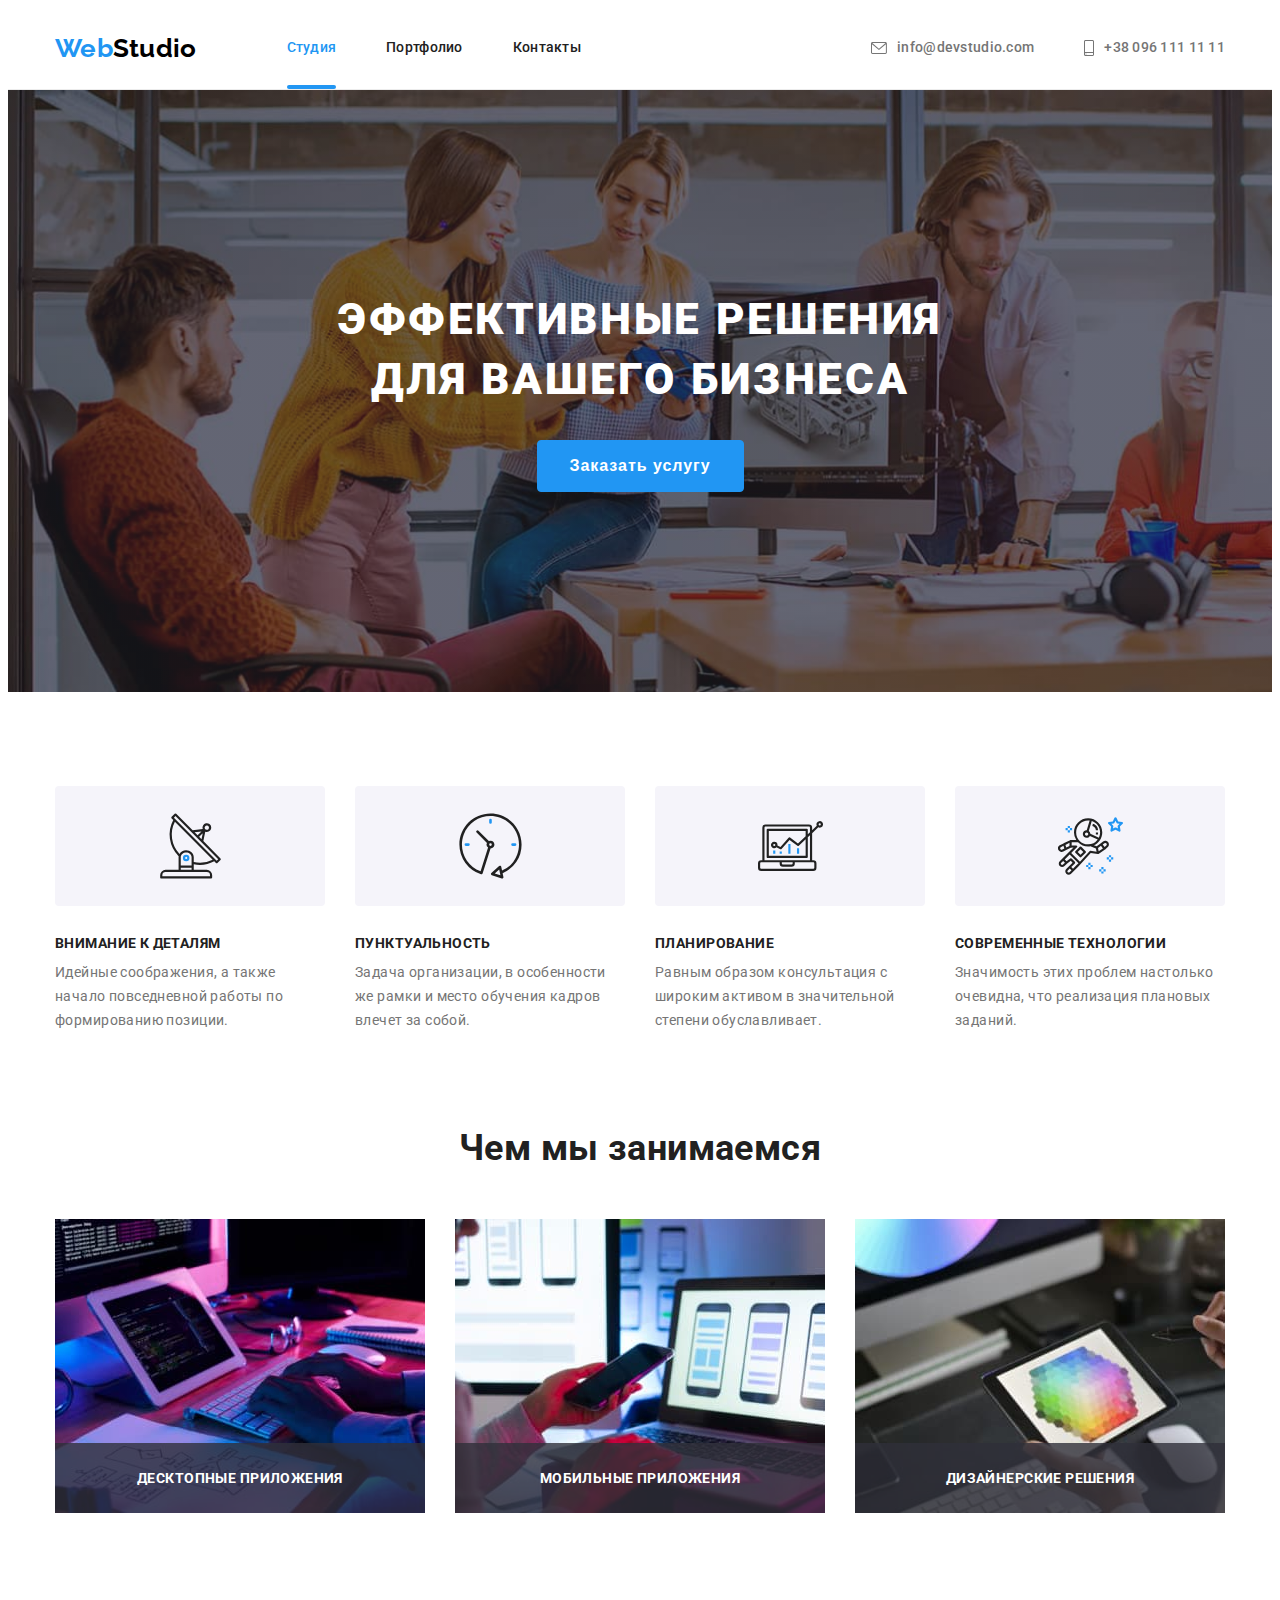
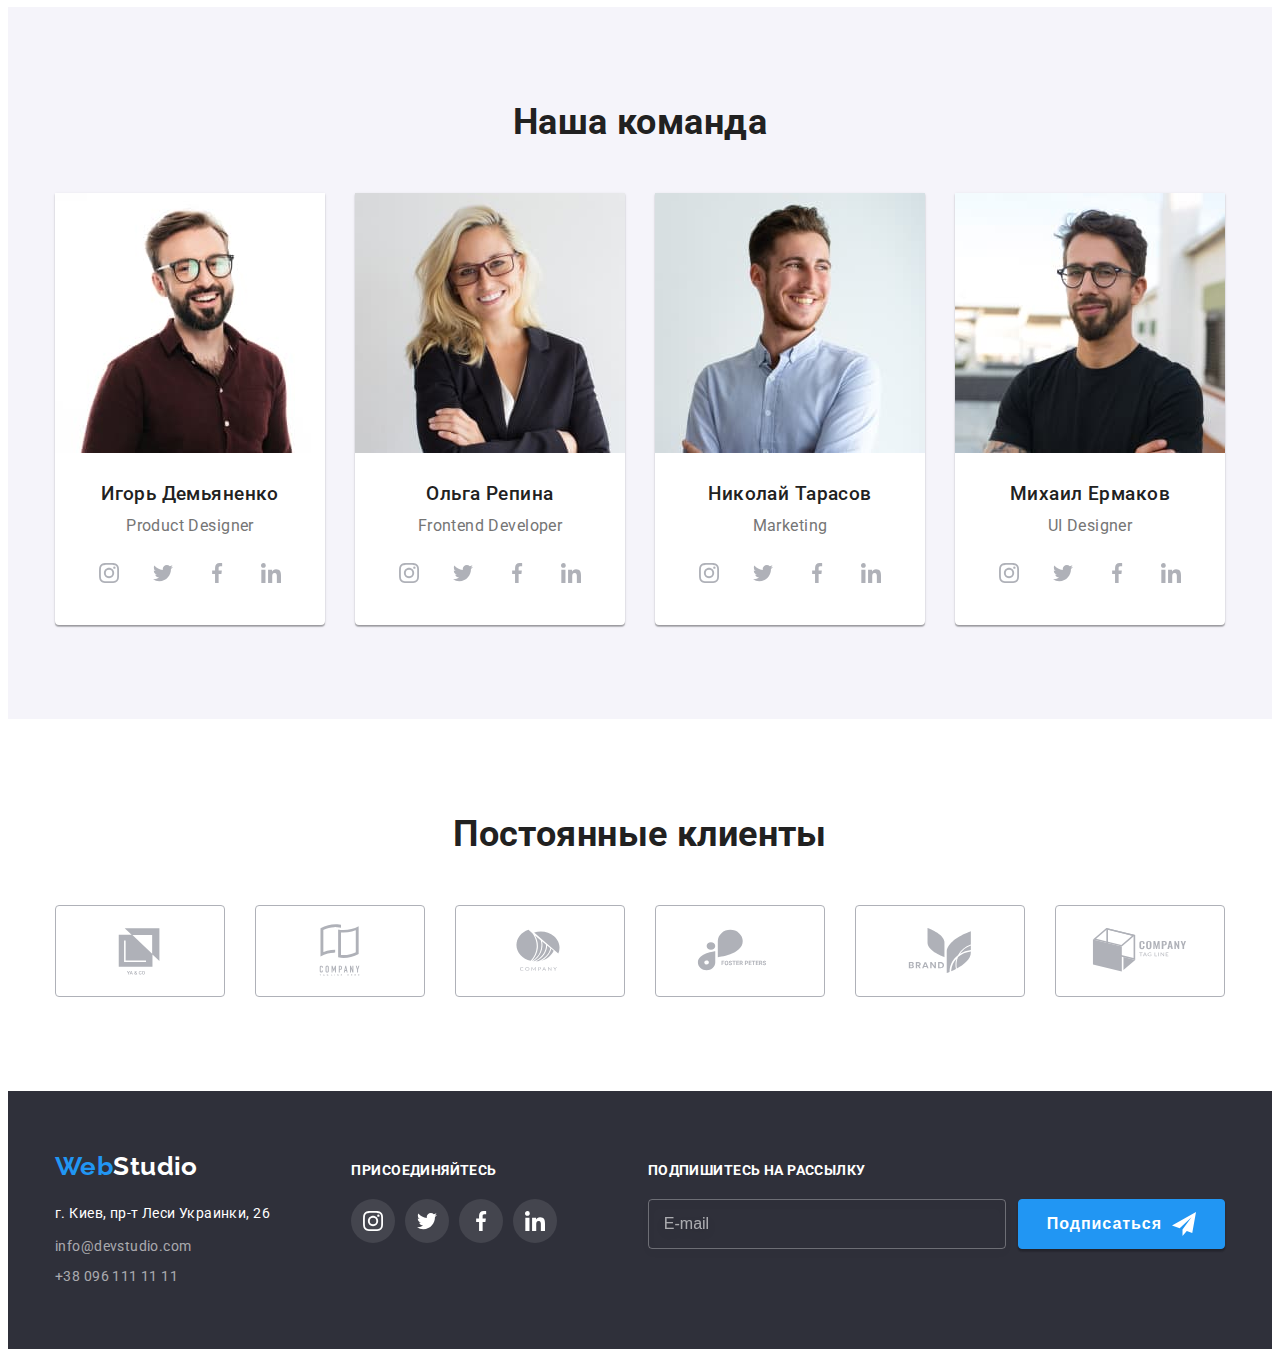
==== index.html @ da1058da "initial commit" ====
<!DOCTYPE html>
<html lang="ru">
  <head>
    <meta charset="UTF-8" />
    <meta http-equiv="X-UA-Compatible" content="IE=edge" />
    <meta name="viewport" content="width=device-width, initial-scale=1.0" />
    <link rel="preconnect" href="https://fonts.gstatic.com" />
    <link
      href="https://fonts.googleapis.com/css2?family=Raleway:wght@700&family=Roboto:wght@400;500;700;900&display=swap"
      rel="stylesheet"
    />
    <link
      rel="stylesheet"
      href="https://cdnjs.cloudflare.com/ajax/libs/modern-normalize/1.0.0/modern-normalize.min.css"
      integrity="sha512-ISS7cAi1PEhQ8jnbJpJZMd29NlhNj4AWYyLOSp2CE/CsHxTCu+r+t0D2yoJudVrd0/8fTVPUVDzY5Tvli75u/g=="
      crossorigin="anonymous"
    />
    <link rel="stylesheet" href="./css/styles.css" />
    <title>WebStudio | Студия</title>
  </head>
  <body>
    <header class="header">
      <div class="container">
        <nav class="navigation">
          <a class="logo link" href="./"
            ><span class="accent">Web</span>Studio</a
          >
          <ul class="list menu">
            <li class="menu-item">
              <a class="link header-link current" href="./index.html">Студия</a>
            </li>
            <li class="menu-item">
              <a class="link header-link" href="./portfolio.html">Портфолио</a>
            </li>
            <li class="menu-item">
              <a class="link header-link" href="">Контакты</a>
            </li>
          </ul>
        </nav>
        <ul class="list contacts">
          <li class="contacts-item">
            <a
              class="link header-link contacts-item-link"
              href="mailto:info@devstudio.com"
              ><svg
                width="16"
                height="12"
                class="icon contacts-icon icon-envelope"
              >
                <use href="./images/icons/icons-bundle.svg#icon-envelope"></use>
              </svg>
              info@devstudio.com</a
            >
          </li>
          <li class="contacts-item">
            <a
              class="link header-link contacts-item-link"
              href="tel:+380961111111"
              ><svg
                width="10"
                height="16"
                class="icon contacts-icon icon-smartphone"
              >
                <use
                  href="./images/icons/icons-bundle.svg#icon-smartphone"
                ></use>
              </svg>
              +38 096 111 11 11</a
            >
          </li>
        </ul>
      </div>
    </header>
    <main>
      <!--Hero -->
      <section class="hero">
        <div class="container">
          <h1 class="hero-title title">
            Эффективные решения для вашего бизнеса
          </h1>
          <button
            class="hero-button button primary"
            type="button"
            data-modal-open
          >
            Заказать услугу
          </button>
        </div>
      </section>
      <!--Characteristics-->
      <section class="qualities section">
        <div class="container">
          <h2 class="title section-title visually-hidden">Особенности</h2>
          <ul class="list flex-grid qualities-list">
            <li class="flex-grid-item qualities-list-item">
              <div class="qualities-icon-container">
                <svg width="65" height="70" class="icon qualities-icon">
                  <use
                    href="./images/icons/icons-bundle.svg#icon-antenna"
                  ></use>
                </svg>
              </div>
              <h3 class="qualities-list-item-title title">
                Внимание к деталям
              </h3>
              <p class="qualities-list-item-text">
                Идейные соображения, а также начало повседневной работы по
                формированию позиции.
              </p>
            </li>
            <li class="flex-grid-item qualities-list-item">
              <div class="qualities-icon-container">
                <svg width="65" height="70" class="icon qualities-icon">
                  <use href="./images/icons/icons-bundle.svg#icon-clock"></use>
                </svg>
              </div>
              <h3 class="qualities-list-item-title title">Пунктуальность</h3>
              <p class="qualities-list-item-text">
                Задача организации, в особенности же рамки и место обучения
                кадров влечет за собой.
              </p>
            </li>
            <li class="flex-grid-item qualities-list-item">
              <div class="qualities-icon-container">
                <svg width="65" height="70" class="icon qualities-icon">
                  <use
                    href="./images/icons/icons-bundle.svg#icon-diagram"
                  ></use>
                </svg>
              </div>
              <h3 class="qualities-list-item-title title">Планирование</h3>
              <p class="qualities-list-item-text">
                Равным образом консультация с широким активом в значительной
                степени обуславливает.
              </p>
            </li>
            <li class="flex-grid-item qualities-list-item">
              <div class="qualities-icon-container">
                <svg width="65" height="70" class="icon qualities-icon">
                  <use
                    href="./images/icons/icons-bundle.svg#icon-astronaut"
                  ></use>
                </svg>
              </div>
              <h3 class="qualities-list-item-title title">
                Современные технологии
              </h3>
              <p class="qualities-list-item-text">
                Значимость этих проблем настолько очевидна, что реализация
                плановых заданий.
              </p>
            </li>
          </ul>
        </div>
      </section>
      <!--What we do-->
      <section class="section">
        <div class="container">
          <h2 class="title section-title">Чем мы занимаемся</h2>
          <ul class="list flex-grid activities-list">
            <li class="flex-grid-item activities-list-item">
              <img src="./images/box1.jpg" alt="клавиатура" width="370" />
              <div class="activity-overlay">
                <h3 class="activity-title">Десктопные приложения</h3>
              </div>
            </li>
            <li class="flex-grid-item activities-list-item">
              <img src="./images/box2.jpg" alt="телефон" width="370" />
              <div class="activity-overlay">
                <h3 class="activity-title">Мобильные приложения</h3>
              </div>
            </li>
            <li class="flex-grid-item activities-list-item">
              <img src="./images/box3.jpg" alt="планшет" width="370" />
              <div class="activity-overlay">
                <h3 class="activity-title">Дизайнерские решения</h3>
              </div>
            </li>
          </ul>
        </div>
      </section>
      <!--Our team-->
      <section class="team section">
        <div class="container">
          <h2 class="title section-title">Наша команда</h2>
          <ul class="list flex-grid team-list">
            <li class="flex-grid-item team-list-item">
              <img
                class="person-portrait"
                src="./images/staff/igor-demianenko.jpg"
                alt="Игорь Демьяненко"
                width="270"
              />
              <div class="person-label">
                <h3 class="person-name title">Игорь Демьяненко</h3>
                <p class="person-position">Product Designer</p>

                <ul class="list person-socials-list">
                  <li class="socials-list-item">
                    <a
                      href="#"
                      target="_blank"
                      rel="noopener noreferer"
                      class="link social-icon-link"
                    >
                      <svg width="20" height="20" class="icon social-icon">
                        <use
                          href="./images/icons/icons-bundle.svg#icon-instagram"
                        ></use>
                      </svg>
                    </a>
                  </li>
                  <li class="socials-list-item">
                    <a
                      href="#"
                      target="_blank"
                      rel="noopener noreferer"
                      class="link social-icon-link"
                    >
                      <svg width="20" height="20" class="icon social-icon">
                        <use
                          href="./images/icons/icons-bundle.svg#icon-twitter"
                        ></use>
                      </svg>
                    </a>
                  </li>
                  <li class="socials-list-item">
                    <a
                      href="#"
                      target="_blank"
                      rel="noopener noreferer"
                      class="link social-icon-link"
                    >
                      <svg width="20" height="20" class="icon social-icon">
                        <use
                          href="./images/icons/icons-bundle.svg#icon-facebook"
                        ></use>
                      </svg>
                    </a>
                  </li>
                  <li class="socials-list-item">
                    <a
                      href="#"
                      target="_blank"
                      rel="noopener noreferer"
                      class="link social-icon-link"
                    >
                      <svg width="20" height="20" class="icon social-icon">
                        <use
                          href="./images/icons/icons-bundle.svg#icon-linkedin"
                        ></use>
                      </svg>
                    </a>
                  </li>
                </ul>
              </div>
            </li>
            <li class="flex-grid-item team-list-item">
              <img
                class="person-portrait"
                src="./images/staff/olga-repina.jpg"
                alt="Ольга Репина"
                width="270"
              />
              <div class="person-label">
                <h3 class="person-name title">Ольга Репина</h3>
                <p class="person-position">Frontend Developer</p>
                <ul class="list person-socials-list">
                  <li class="socials-list-item">
                    <a
                      href="#"
                      target="_blank"
                      rel="noopener noreferer"
                      class="link social-icon-link"
                    >
                      <svg width="20" height="20" class="icon social-icon">
                        <use
                          href="./images/icons/icons-bundle.svg#icon-instagram"
                        ></use>
                      </svg>
                    </a>
                  </li>
                  <li class="socials-list-item">
                    <a
                      href="#"
                      target="_blank"
                      rel="noopener noreferer"
                      class="link social-icon-link"
                    >
                      <svg width="20" height="20" class="icon social-icon">
                        <use
                          href="./images/icons/icons-bundle.svg#icon-twitter"
                        ></use>
                      </svg>
                    </a>
                  </li>
                  <li class="socials-list-item">
                    <a
                      href="#"
                      target="_blank"
                      rel="noopener noreferer"
                      class="link social-icon-link"
                    >
                      <svg width="20" height="20" class="icon social-icon">
                        <use
                          href="./images/icons/icons-bundle.svg#icon-facebook"
                        ></use>
                      </svg>
                    </a>
                  </li>
                  <li class="socials-list-item">
                    <a
                      href="#"
                      target="_blank"
                      rel="noopener noreferer"
                      class="link social-icon-link"
                    >
                      <svg width="20" height="20" class="icon social-icon">
                        <use
                          href="./images/icons/icons-bundle.svg#icon-linkedin"
                        ></use>
                      </svg>
                    </a>
                  </li>
                </ul>
              </div>
            </li>
            <li class="flex-grid-item team-list-item">
              <img
                class="person-portrait"
                src="./images/staff/nikolai-tarasov.jpg"
                alt="Николай Тарасов"
                width="270"
              />
              <div class="person-label">
                <h3 class="person-name title">Николай Тарасов</h3>
                <p class="person-position">Marketing</p>

                <ul class="list person-socials-list">
                  <li class="socials-list-item">
                    <a
                      href="#"
                      target="_blank"
                      rel="noopener noreferer"
                      class="link social-icon-link"
                    >
                      <svg width="20" height="20" class="icon social-icon">
                        <use
                          href="./images/icons/icons-bundle.svg#icon-instagram"
                        ></use>
                      </svg>
                    </a>
                  </li>
                  <li class="socials-list-item">
                    <a
                      href="#"
                      target="_blank"
                      rel="noopener noreferer"
                      class="link social-icon-link"
                    >
                      <svg width="20" height="20" class="icon social-icon">
                        <use
                          href="./images/icons/icons-bundle.svg#icon-twitter"
                        ></use>
                      </svg>
                    </a>
                  </li>
                  <li class="socials-list-item">
                    <a
                      href="#"
                      target="_blank"
                      rel="noopener noreferer"
                      class="link social-icon-link"
                    >
                      <svg width="20" height="20" class="icon social-icon">
                        <use
                          href="./images/icons/icons-bundle.svg#icon-facebook"
                        ></use>
                      </svg>
                    </a>
                  </li>
                  <li class="socials-list-item">
                    <a
                      href="#"
                      target="_blank"
                      rel="noopener noreferer"
                      class="link social-icon-link"
                    >
                      <svg width="20" height="20" class="icon social-icon">
                        <use
                          href="./images/icons/icons-bundle.svg#icon-linkedin"
                        ></use>
                      </svg>
                    </a>
                  </li>
                </ul>
              </div>
            </li>
            <li class="flex-grid-item team-list-item">
              <img
                class="person-portrait"
                src="./images/staff/mihail-ermakov.jpg"
                alt="Михаил Ермаков"
                width="270"
              />
              <div class="person-label">
                <h3 class="person-name title">Михаил Ермаков</h3>
                <p class="person-position">UI Designer</p>
                <ul class="list person-socials-list">
                  <li class="socials-list-item">
                    <a
                      href="#"
                      target="_blank"
                      rel="noopener noreferer"
                      class="link social-icon-link"
                    >
                      <svg width="20" height="20" class="icon social-icon">
                        <use
                          href="./images/icons/icons-bundle.svg#icon-instagram"
                        ></use>
                      </svg>
                    </a>
                  </li>
                  <li class="socials-list-item">
                    <a
                      href="#"
                      target="_blank"
                      rel="noopener noreferer"
                      class="link social-icon-link"
                    >
                      <svg width="20" height="20" class="icon social-icon">
                        <use
                          href="./images/icons/icons-bundle.svg#icon-twitter"
                        ></use>
                      </svg>
                    </a>
                  </li>
                  <li class="socials-list-item">
                    <a
                      href="#"
                      target="_blank"
                      rel="noopener noreferer"
                      class="link social-icon-link"
                    >
                      <svg width="20" height="20" class="icon social-icon">
                        <use
                          href="./images/icons/icons-bundle.svg#icon-facebook"
                        ></use>
                      </svg>
                    </a>
                  </li>
                  <li class="socials-list-item">
                    <a
                      href="#"
                      target="_blank"
                      rel="noopener noreferer"
                      class="link social-icon-link"
                    >
                      <svg width="20" height="20" class="icon social-icon">
                        <use
                          href="./images/icons/icons-bundle.svg#icon-linkedin"
                        ></use>
                      </svg>
                    </a>
                  </li>
                </ul>
              </div>
            </li>
          </ul>
        </div>
      </section>
      <section class="section clients-section">
        <div class="container">
          <h2 class="title section-title">Постоянные клиенты</h2>
          <ul class="list clients-list flex-grid">
            <li class="flex-grid-item clients-list-item">
              <a
                href="#"
                target="_blank"
                rel="noopener noreferer"
                class="link clients-logo-link"
                ><svg class="client-logo-icon" width="106" height="60">
                  <use href="./images/icons/icons-bundle.svg#icon-logo-1"></use>
                </svg>
              </a>
            </li>
            <li class="flex-grid-item clients-list-item">
              <a
                href="#"
                target="_blank"
                rel="noopener noreferer"
                class="link clients-logo-link"
                ><svg class="client-logo-icon" width="106" height="60">
                  <use href="./images/icons/icons-bundle.svg#icon-logo-2"></use>
                </svg>
              </a>
            </li>
            <li class="flex-grid-item clients-list-item">
              <a
                href="#"
                target="_blank"
                rel="noopener noreferer"
                class="link clients-logo-link"
                ><svg class="client-logo-icon" width="106" height="60">
                  <use href="./images/icons/icons-bundle.svg#icon-logo-3"></use>
                </svg>
              </a>
            </li>
            <li class="flex-grid-item clients-list-item">
              <a
                href="#"
                target="_blank"
                rel="noopener noreferer"
                class="link clients-logo-link"
                ><svg class="client-logo-icon" width="106" height="60">
                  <use href="./images/icons/icons-bundle.svg#icon-logo-4"></use>
                </svg>
              </a>
            </li>
            <li class="flex-grid-item clients-list-item">
              <a
                href="#"
                target="_blank"
                rel="noopener noreferer"
                class="link clients-logo-link"
                ><svg class="client-logo-icon" width="106" height="60">
                  <use href="./images/icons/icons-bundle.svg#icon-logo-5"></use>
                </svg>
              </a>
            </li>
            <li class="flex-grid-item clients-list-item">
              <a
                href="#"
                target="_blank"
                rel="noopener noreferer"
                class="link clients-logo-link"
                ><svg class="client-logo-icon" width="106" height="60">
                  <use href="./images/icons/icons-bundle.svg#icon-logo-6"></use>
                </svg>
              </a>
            </li>
          </ul>
        </div>
      </section>
    </main>
    <footer class="footer">
      <div class="container footer-container">
        <div class="address-container">
          <a class="logo link" href="./"
            ><span class="accent">Web</span>Studio</a
          >
          <address class="address">
            <p class="address-item">г. Киев, пр-т Леси Украинки, 26</p>
            <ul class="list contacts">
              <li class="contacts-item">
                <a class="link footer-link" href="mailto:info@devstudio.com"
                  >info@devstudio.com</a
                >
              </li>
              <li class="contacts-item">
                <a class="link footer-link" href="tel:+380961111111"
                  >+38 096 111 11 11</a
                >
              </li>
            </ul>
          </address>
        </div>
        <div class="join-us-container">
          <h2 class="footer-header">присоединяйтесь</h2>
          <ul class="list socials-list">
            <li class="socials-list-item">
              <a
                href="#"
                target="_blank"
                rel="noopener noreferer"
                class="link social-icon-link"
              >
                <svg width="20" height="20" class="icon social-icon">
                  <use
                    href="./images/icons/icons-bundle.svg#icon-instagram"
                  ></use>
                </svg>
              </a>
            </li>
            <li class="socials-list-item">
              <a
                href="#"
                target="_blank"
                rel="noopener noreferer"
                class="link social-icon-link"
              >
                <svg width="20" height="20" class="icon social-icon">
                  <use
                    href="./images/icons/icons-bundle.svg#icon-twitter"
                  ></use>
                </svg>
              </a>
            </li>
            <li class="socials-list-item">
              <a
                href="#"
                target="_blank"
                rel="noopener noreferer"
                class="link social-icon-link"
              >
                <svg width="20" height="20" class="icon social-icon">
                  <use
                    href="./images/icons/icons-bundle.svg#icon-facebook"
                  ></use>
                </svg>
              </a>
            </li>
            <li class="socials-list-item">
              <a
                href="#"
                target="_blank"
                rel="noopener noreferer"
                class="link social-icon-link"
              >
                <svg width="20" height="20" class="icon social-icon">
                  <use
                    href="./images/icons/icons-bundle.svg#icon-linkedin"
                  ></use>
                </svg>
              </a>
            </li>
          </ul>
        </div>
        <div class="subscribe-container">
          <h2 class="footer-header subscribe-header">
            Подпишитесь на рассылку
          </h2>
          <form
            name="contacts-form"
            action="javascript:void(0);"
            class="subscribe-form"
          >
            <input class="subscribe-input" type="email" placeholder="E-mail" />
            <button type="submit" class="button primary subscribe-button">
              <span class="subscribe-button-text">Подписаться</span>
              <svg width="24" height="24" class="icon subscribe-button-icon">
                <use href="./images/icons/icons-bundle.svg#icon-send"></use>
              </svg>
            </button>
          </form>
        </div>
      </div>
    </footer>
    <div class="backdrop is-hidden" data-modal>
      <div class="modal">
        <button type="button" class="modal-button-close" data-modal-close>
          <svg height="11" width="11" class="icon modal-icon-close">
            <use href="./images/icons/icons-bundle.svg#icon-close"></use>
          </svg>
        </button>
        <h2 class="modal-header">Оставьте свои данные, мы вам перезвоним</h2>
        <form name="order-form" action="javascript:void(0);" class="modal-form">
          <label class="modal-label">
            <span class="modal-label-text">Имя</span>
            <input class="modal-input" type="text" name="name" />
            <svg height="18" width="18" class="icon modal-label-icon">
              <use href="./images/icons/icons-bundle.svg#icon-person"></use>
            </svg>
          </label>
          <label class="modal-label">
            <span class="modal-label-text">Телефон</span>
            <input class="modal-input" type="tel" name="tel" />
            <svg height="18" width="18" class="icon modal-label-icon">
              <use href="./images/icons/icons-bundle.svg#icon-phone"></use>
            </svg>
          </label>
          <label class="modal-label">
            <span class="modal-label-text">Почта</span>
            <input class="modal-input" type="email" name="email" />
            <svg height="18" width="18" class="icon modal-label-icon">
              <use href="./images/icons/icons-bundle.svg#icon-email"></use>
            </svg>
          </label>
          <label class="modal-label">
            <span class="modal-label-text">Комментарий</span>
            <textarea
              class="modal-textarea-input"
              name="comment"
              placeholder="Введите текст"
            ></textarea>
          </label>
          <label class="modal-checkbox-label">
            <input
              class="checkbox-modal-input visually-hidden"
              type="checkbox"
              name="policy"
            />
            <span class="modal-checkbox-label-text"
              >Соглашаюсь с рассылкой и принимаю
              <a
                class="modal-policy-link"
                href="#"
                target="_blank"
                rel="noopener noreferer"
                >Условия договора</a
              >
            </span>
          </label>
          <button type="submit" class="button primary modal-send-button">
            <span class="modal-send-button-text">Отправить</span>
          </button>
        </form>
      </div>
    </div>
  </body>
  <script src="./js/modal.js"></script>
</html>
---- css/styles.css ----
:root {
  --accent-color: #2196f3;
  --logo-header-color: #000000;
  --title-text-color: #212121;
  --primary-text-color: #757575;
  --header-border-color: #ececec;
  --primary-icon-color: #afb1b8;
  --hero-overlay-background-color: rgba(47, 48, 58, 0.4);
  --portfolio-border-color: #eeeeee;
  --primary-button-text-color: #ffffff;
  --footer-secondary-text-color: rgba(255, 255, 255, 0.6);
  --footer-icon-background-color: rgba(255, 255, 255, 0.1);
  --backdrop-background-color: rgba(0, 0, 0, 0.2);
  --background-primary-color: #ffffff;
  --background-secondary-color: #f5f4fa;
  --background-dark-primary-text-color: #ffffff;
  --background-dark-color: #2f303a;
  --logo-font-family: "Raleway", sans-serif;
  --primary-font-family: "Roboto", sans-serif;
  --flex-grid-margin: 30px;
  --animate-color: color 250ms cubic-bezier(0.4, 0, 0.2, 1);
  --animate-background-color: background-color 250ms
    cubic-bezier(0.4, 0, 0.2, 1);
  --animate-border-color: border-color 250ms cubic-bezier(0.4, 0, 0.2, 1);
  --animate-shadow: box-shadow 250ms cubic-bezier(0.4, 0, 0.2, 1);
  --animate-transform: transform 250ms cubic-bezier(0.4, 0, 0.2, 1);
}

html {
  box-sizing: border-box;
}

*,
*::before,
*::after {
  box-sizing: inherit;
}

body {
  font-family: var(--primary-font-family);
  font-size: 14px;
  line-height: 1.71;
  letter-spacing: 0.03em;

  color: var(--primary-text-color);
  background-color: var(--background-primary-color);
}

h1,
h2,
h3,
h4,
h5,
h6,
p {
  margin: 0;
}

img {
  display: block;
  max-width: 100%;
  height: auto;
}

.container {
  width: 1200px;
  margin: 0 auto;
  padding-left: 15px;
  padding-right: 15px;
}

.visually-hidden {
  position: absolute !important;
  clip: rect(1px, 1px, 1px, 1px);
  padding: 0 !important;
  border: 0 !important;
  height: 1px !important;
  width: 1px !important;
  overflow: hidden;
}

.title {
  margin: 0;
  padding: 0;
  color: var(--title-text-color);
}

.button {
  font-size: 16px;
  line-height: 1.62;
  font-weight: 500;
  display: flex;
  align-items: center;
  justify-content: center;
  padding: 6px 22px;
  border: 1px solid transparent;
  border-radius: 4px;
  color: var(--title-text-color);
  background-color: var(--background-secondary-color);
  cursor: pointer;
  transition: var(--animate-color), var(--animate-background-color),
    var(--animate-border-color), var(--animate-shadow);
}

.button.primary,
.button:focus,
.button:hover {
  border-color: var(--accent-color);
  color: var(--primary-button-text-color);
  background-color: var(--accent-color);
  box-shadow: 0px 3px 1px rgba(0, 0, 0, 0.1), 0px 1px 2px rgba(0, 0, 0, 0.08),
    0px 2px 2px rgba(0, 0, 0, 0.12);
}

.link {
  color: inherit;
  text-decoration: none;
}

.link:hover,
.link:focus {
  color: var(--accent-color);
}

.list {
  list-style: none;
  padding-left: 0;
  margin: 0;
}

.logo {
  font-family: var(--logo-font-family);
  font-weight: 700;
  font-size: 26px;
  line-height: 1.19;

  color: var(--logo-header-color);
}

.accent,
.current {
  color: var(--accent-color);
}

.flex-grid {
  display: flex;
  flex-wrap: wrap;
  margin-top: calc(-1 * var(--flex-grid-margin));
  margin-left: calc(-1 * var(--flex-grid-margin));
}

.flex-grid-item {
  margin-top: var(--flex-grid-margin);
  margin-left: var(--flex-grid-margin);
}

.header {
  font-weight: 500;
  line-height: 1.14;
  letter-spacing: 0.02em;
  border-bottom: 1px solid var(--header-border-color);
}

.header > .container {
  display: flex;
  align-items: center;
  padding-top: 25px;
  padding-bottom: 25px;
}

.header-link,
.footer-link {
  transition: var(--animate-color);
}

.section {
  padding-top: 94px;
  padding-bottom: 94px;
}

.section-title {
  margin-bottom: 50px;
  font-size: 36px;
  line-height: 1.17;
  text-align: center;
}

.navigation {
  display: flex;
  margin-right: auto;
}

.navigation .logo {
  margin-right: 90px;
}
.menu {
  display: flex;
  align-items: center;
}

.menu-item {
  position: relative;
}

.menu-item .current::after {
  content: "";
  display: block;
  position: absolute;
  bottom: -33px;
  height: 4px;
  width: 100%;
  border-radius: 2px;
  background-color: var(--accent-color);
}

.contacts-item-link {
  display: flex;
  align-items: center;
}

.menu-item:not(:last-child),
.header .contacts-item:not(:last-child) {
  margin-right: 50px;
}

.header .contacts {
  display: flex;
  align-items: center;
}

.contacts-icon {
  --color3: currentColor;
  margin-right: 10px;
}

.logo.link:hover,
.logo.link:focus {
  color: inherit;
}
.navigation {
  color: var(--title-text-color);
}

.hero {
  padding-top: 200px;
  padding-bottom: 200px;
  max-width: 1600px;
  margin-left: auto;
  margin-right: auto;

  background-color: var(--background-dark-color);
  background-image: linear-gradient(
      to right,
      var(--hero-overlay-background-color),
      var(--hero-overlay-background-color)
    ),
    url("../images/hero-overlay.jpg");
  background-repeat: no-repeat;
  background-size: cover;
}

.hero .container {
  display: flex;
  flex-direction: column;
  justify-content: center;
  text-align: center;

  width: 700px;
}

.hero-title {
  margin-bottom: 30px;
  font-weight: 900;
  font-size: 44px;
  line-height: 1.36;
  letter-spacing: 0.06em;
  text-transform: uppercase;
  color: var(--background-dark-primary-text-color);
}

.button.hero-button {
  font-weight: 700;
  padding: 10px 32px;
  font-size: 16px;
  line-height: 1.87;
  letter-spacing: 0.06em;
  box-shadow: none;
  align-self: center;
}

.backdrop {
  position: fixed;
  top: 0;
  left: 0;
  height: 100vh;
  width: 100vw;
  opacity: 1;
  background-color: var(--backdrop-background-color);
  transition: opacity 250ms cubic-bezier(0.4, 0, 0.2, 1);
}

.backdrop.is-hidden {
  pointer-events: none;
  opacity: 0;
}

.modal {
  position: absolute;
  padding: 40px;
  top: 50%;
  left: 50%;
  transform: translate(-50%, -50%) scale(1);
  width: 530px;
  min-height: 580px;
  background-color: var(--background-primary-color);
  box-shadow: 0px 1px 3px rgba(0, 0, 0, 0.12), 0px 1px 1px rgba(0, 0, 0, 0.14),
    0px 2px 1px rgba(0, 0, 0, 0.2);
  border-radius: 4px;
  transition: transform 250ms cubic-bezier(0.4, 0, 0.2, 1);
}

.backdrop.is-hidden .modal {
  transform: translate(-50%, -50%) scale(0.9);
}

.modal-button-close {
  position: absolute;
  display: flex;
  align-items: center;
  justify-content: center;
  top: 8px;
  right: 8px;
  height: 30px;
  width: 30px;
  padding: 0;
  border-radius: 50%;
  border: 1px solid rgba(0, 0, 0, 0.1);
  background-color: transparent;
  cursor: pointer;
  transition: var(--animate-color);
}

.modal-button-close:hover,
.modal-button-close:focus {
  color: var(--accent-color);
}

.modal-icon-close {
  --color6: currentColor;
}

.modal-header {
  font-size: 20px;
  line-height: 1.15;
  text-align: center;
  margin-bottom: 12px;

  color: var(--title-text-color);
}

.modal-form {
  display: flex;
  flex-direction: column;
}

.modal-label {
  position: relative;
  margin-bottom: 10px;
}

.modal-label:last-child {
  margin-bottom: 20px;
}

.modal-label-text {
  display: block;
  margin-bottom: 4px;
  font-size: 12px;
  line-height: 1.167;
  letter-spacing: 0.01em;
}

.modal-input {
  height: 40px;
  width: 100%;
  padding: 12px;
  padding-left: 42px;

  color: var(--title-text-color);

  border: 1px solid rgba(33, 33, 33, 0.2);
  border-radius: 4px;
  transition: var(--animate-border-color);
  cursor: pointer;
}

.modal-textarea-input {
  height: 120px;
  width: 100%;
  resize: none;

  color: var(--title-text-color);

  padding: 12px 16px;

  border: 1px solid rgba(33, 33, 33, 0.2);
  border-radius: 4px;
  transition: var(--animate-border-color);
  cursor: pointer;
}

.modal-input:focus,
.modal-textarea-input:focus {
  border: 1px solid var(--accent-color);
  outline: none;
}

.modal-label-icon {
  --color1: currentColor;
  color: var(--title-text-color);
  display: block;
  position: absolute;
  top: 29px;
  left: 15px;
  transition: var(--animate-color);
}

.modal-input:focus ~ .modal-label-icon {
  color: var(--accent-color);
}

.modal-checkbox-label {
  align-self: center;
  margin-bottom: 30px;

  font-size: 14px;
  line-height: 1.714;
}

.modal-checkbox-label-text::before {
  content: "";
  display: inline-flex;
  margin-right: 7px;
  width: 16px;
  height: 15px;
  border: 2px solid var(--title-text-color);
  border-radius: 2px;
  background-origin: border-box;
  background-repeat: no-repeat;
  background-position: center;
}
.checkbox-modal-input:focus + .modal-checkbox-label-text::before {
  box-shadow: 0 0 0 2px var(--accent-color);
}

.checkbox-modal-input:checked:focus + .modal-checkbox-label-text::before {
  box-shadow: 0 0 0 2px var(--title-text-color);
}

.checkbox-modal-input:checked + .modal-checkbox-label-text::before {
  background-image: url("../images/icons/icon-check.svg");
  background-color: var(--accent-color);
  border-color: transparent;
}

.modal-policy-link,
.modal-policy-link:visited {
  color: var(--accent-color);
}

.modal-send-button {
  align-self: center;
  min-width: 200px;
  height: 50px;
  padding: 10px;
  font-size: 16px;
  line-height: 1.87;
  font-weight: 700;
  letter-spacing: 0.06em;
}

.qualities.section {
  padding-bottom: 0;
}

.qualities-list-item {
  flex-basis: calc((100% - 4 * var(--flex-grid-margin)) / 4);
}

.qualities-list-item-title {
  margin-bottom: 10px;
  font-size: 14px;

  line-height: 1.14;
  letter-spacing: 0.03em;
  text-transform: uppercase;
}

.qualities-icon-container {
  display: flex;
  justify-content: center;
  padding-top: 25px;
  padding-bottom: 25px;
  margin-bottom: 30px;
  background-color: var(--background-secondary-color);
  border-radius: 4px;
}

.activities-list-item {
  flex-basis: calc((100% - 3 * var(--flex-grid-margin)) / 3);
  position: relative;
}

.activity-overlay {
  position: absolute;
  bottom: 0;
  width: 100%;
  min-height: 70px;
  display: flex;
  justify-content: center;
  align-items: center;
  background-color: rgba(47, 48, 58, 0.8);
}

.activity-title {
  font-size: 14px;
  line-height: 1.143;

  text-transform: uppercase;

  color: var(--background-dark-primary-text-color);
}

.team {
  font-size: 16px;
  line-height: 1.19;
  text-align: center;
  background-color: var(--background-secondary-color);
}

.team-list-item {
  flex-basis: calc((100% - 4 * var(--flex-grid-margin)) / 4);
  background-color: var(--background-primary-color);
  box-shadow: 0px 1px 3px rgba(0, 0, 0, 0.12), 0px 1px 1px rgba(0, 0, 0, 0.14),
    0px 2px 1px rgba(0, 0, 0, 0.2);
  border-radius: 0px 0px 4px 4px;
}

.person-label {
  padding: 30px 32px;
}

.person-name {
  font-weight: 500;
  margin-bottom: 10px;
}

.person-position {
  margin-bottom: 16px;
}

.person-socials-list {
  display: flex;
  justify-content: center;
}

.socials-list-item:not(:last-child) {
  margin-right: 10px;
}

.social-icon-link {
  display: flex;
  width: 44px;
  height: 44px;
  border-radius: 50%;
  align-items: center;
  justify-content: center;
  color: var(--primary-icon-color);
  transition: var(--animate-color), var(--animate-background-color);
}

.social-icon-link:hover,
.social-icon-link:focus {
  color: var(--background-primary-color);
  background-color: var(--accent-color);
}

.social-icon {
  --color4: currentColor;
}

.filter-list {
  display: flex;
  justify-content: center;
  margin-bottom: 50px;
  font-weight: 500;
  font-size: 16px;
  line-height: 1.62;
}

.filter-list-item:not(:last-child) {
  margin-right: 8px;
}

.project-label {
  padding: 20px 24px;
  border-right: 1px solid var(--portfolio-border-color);
  border-bottom: 1px solid var(--portfolio-border-color);
  border-left: 1px solid var(--portfolio-border-color);
}

.project-item {
  flex-basis: calc((100% - 3 * var(--flex-grid-margin)) / 3);
}

.project-image-thumb {
  position: relative;
  overflow: hidden;
}

.project-image-overlay {
  padding: 24px;
  display: flex;
  align-items: center;
  position: absolute;
  top: 0;
  left: 0;
  height: 100%;
  width: 100%;
  font-size: 18px;
  line-height: 1.56;
  color: var(--background-dark-primary-text-color);
  background-color: rgba(33, 150, 243, 0.9);
  transform: translatey(100%);
  transition: var(--animate-transform);
}

.project-link {
  display: block;
  transition: var(--animate-shadow);
}

.project-link:hover,
.project-link:focus {
  color: inherit;
  box-shadow: 0px 1px 1px rgba(0, 0, 0, 0.12), 0px 4px 4px rgba(0, 0, 0, 0.06),
    1px 4px 6px rgba(0, 0, 0, 0.16);
}
.project-link:hover .project-image-overlay,
.project-link:focus .project-image-overlay {
  transform: translatey(0);
}

.project-name {
  font-size: 18px;
  line-height: 2;
  letter-spacing: 0.06em;
}

.project-category {
  font-size: 16px;
  line-height: 1.87;
}

.clients-list-item {
  flex-basis: calc((100% - 6 * var(--flex-grid-margin)) / 6);
}

.clients-logo-link {
  display: flex;
  height: 92px;
  align-items: center;
  justify-content: center;

  border: 1px solid var(--primary-icon-color);
  border-radius: 4px;
  color: var(--primary-icon-color);
  transition: var(--animate-color), var(--animate-border-color);
}

.clients-logo-link:hover,
.clients-logo-link:focus {
  border-color: var(--accent-color);
  color: var(--accent-color);
}
.client-logo-icon {
  --color4: currentColor;
}

.footer {
  padding-top: 60px;
  padding-bottom: 60px;
  color: var(--background-dark-primary-text-color);
  background-color: var(--background-dark-color);
}

.footer-container {
  display: flex;
  align-items: baseline;
}

.address-container {
  width: 270px;
  margin-right: 30px;
}

.footer .logo.link {
  color: inherit;
  display: inline-block;
  margin-bottom: 20px;
}

.address {
  color: var(--footer-secondary-text-color);
  font-style: normal;
}

.address-item {
  color: var(--background-dark-primary-text-color);
  margin-bottom: 9px;
}

.footer .contacts-item:not(:last-child) {
  margin-bottom: 6px;
}

.join-us-container {
  width: 270px;
  margin-right: 30px;
}

.footer-header {
  font-size: 14px;
  line-height: 1.14;
  text-transform: uppercase;
  margin-bottom: 20px;
}

.socials-list {
  display: flex;
}

.footer .social-icon-link {
  background-color: var(--footer-icon-background-color);
  color: var(--background-dark-primary-text-color);
}
.footer .social-icon-link:hover,
.footer .social-icon-link:focus {
  background-color: var(--accent-color);
}

.subscribe-form {
  display: flex;
}

.subscribe-input {
  margin-right: 12px;
  font-size: 16px;
  line-height: 1.25;
  padding: 16px 15px;
  width: 358px;
  height: 50px;
  border: 1px solid rgba(255, 255, 255, 0.3);
  box-sizing: border-box;
  filter: drop-shadow(0px 4px 4px rgba(0, 0, 0, 0.15));
  border-radius: 4px;
  background-color: transparent;
  color: var(--background-dark-primary-text-color);
}

.subscribe-input::placeholder {
  color: rgba(255, 255, 255, 0.6);
}

.subscribe-button {
  display: flex;
  align-items: center;
  justify-content: center;

  height: 50px;
  min-width: 200px;
  padding: 10px 28px;

  font-size: 16px;
  line-height: 1.87;
  font-weight: 700;
  letter-spacing: 0.06em;
}

.subscribe-button-text {
  margin-right: 10px;
}

.subscribe-button-icon {
  --color5: currentColor;
}
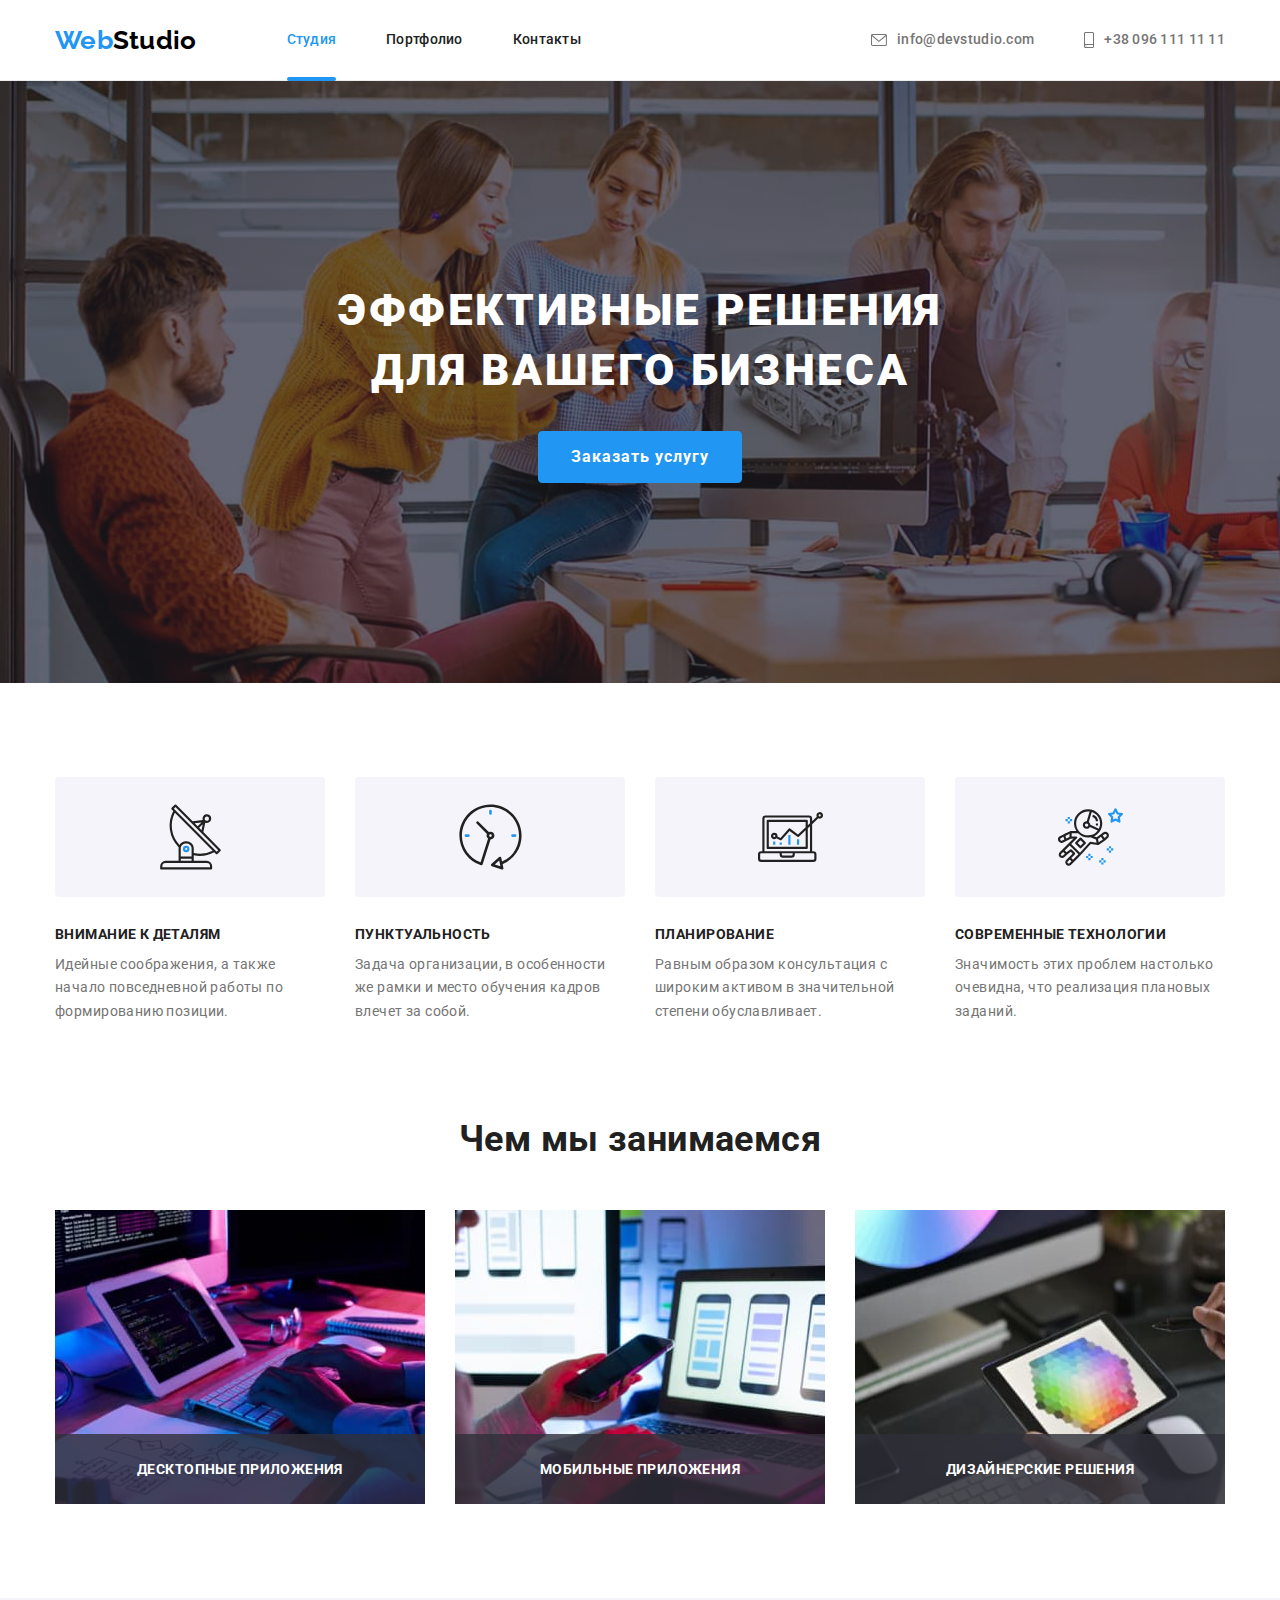
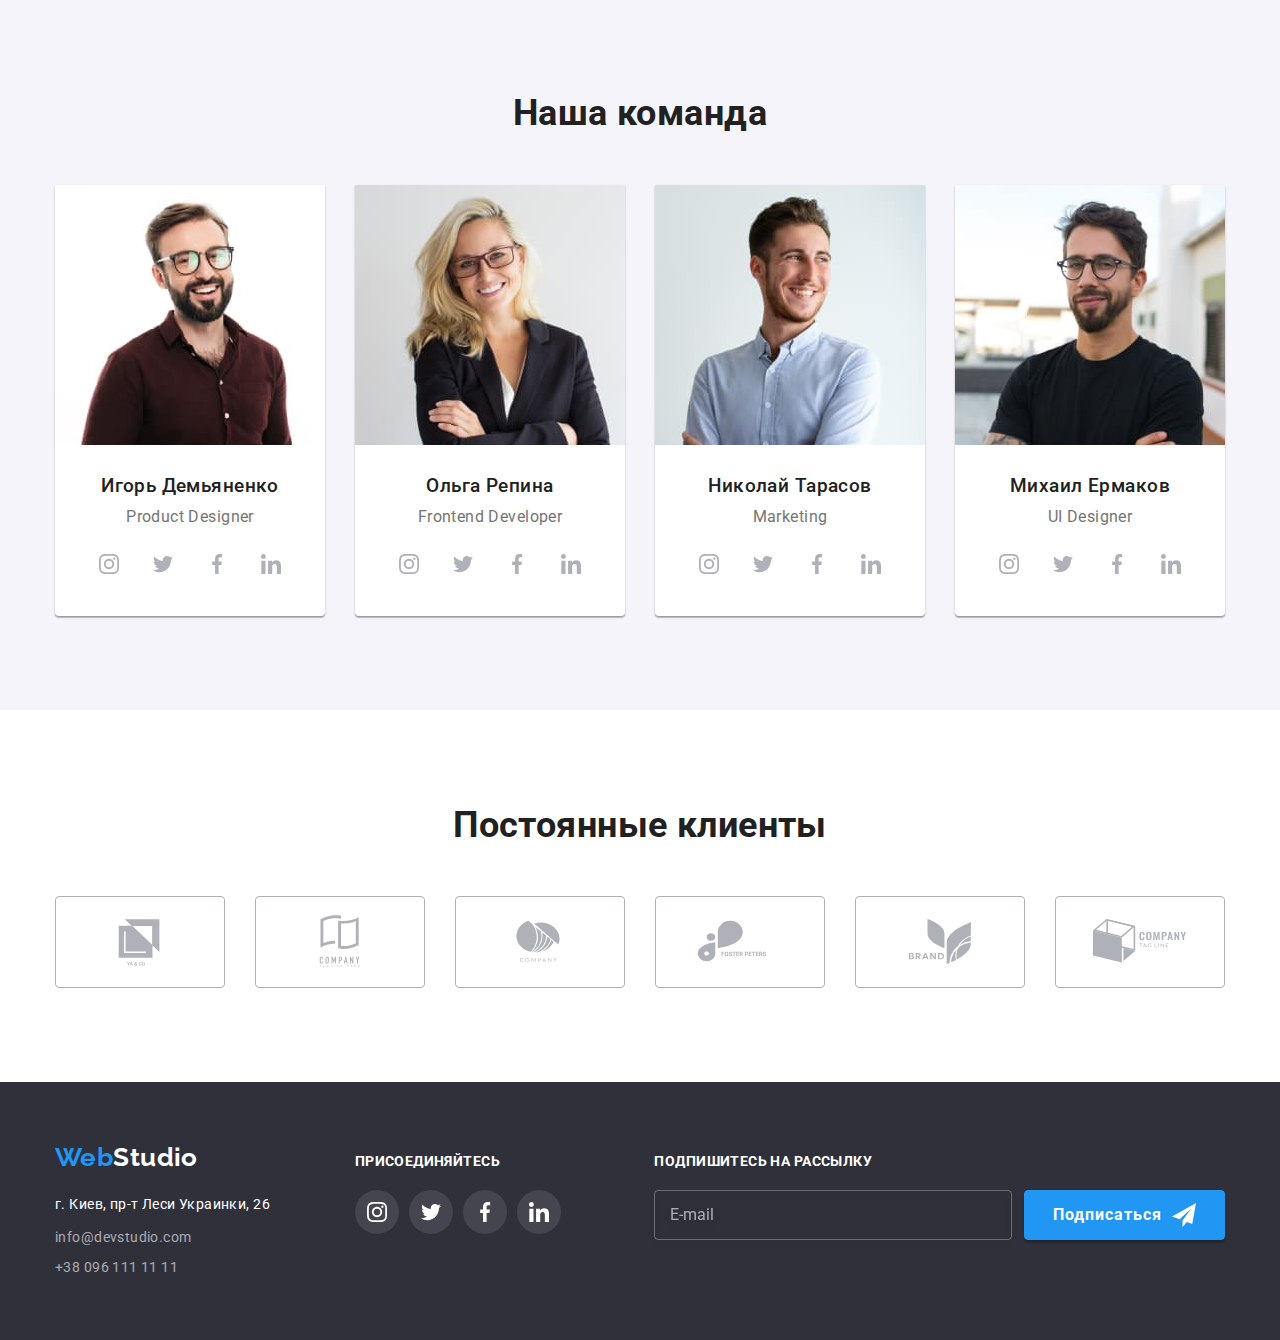
==== commit 5717efaa: "transition to SASS" ====
--- a/index.html
+++ b/index.html
@@ -9,58 +9,48 @@
       href="https://fonts.googleapis.com/css2?family=Raleway:wght@700&family=Roboto:wght@400;500;700;900&display=swap"
       rel="stylesheet"
     />
-    <link
-      rel="stylesheet"
-      href="https://cdnjs.cloudflare.com/ajax/libs/modern-normalize/1.0.0/modern-normalize.min.css"
-      integrity="sha512-ISS7cAi1PEhQ8jnbJpJZMd29NlhNj4AWYyLOSp2CE/CsHxTCu+r+t0D2yoJudVrd0/8fTVPUVDzY5Tvli75u/g=="
-      crossorigin="anonymous"
-    />
-    <link rel="stylesheet" href="./css/styles.css" />
+    <link rel="stylesheet" href="./css/main.css" />
     <title>WebStudio | Студия</title>
   </head>
   <body>
     <header class="header">
-      <div class="container">
+      <div class="container header__container">
         <nav class="navigation">
-          <a class="logo link" href="./"
-            ><span class="accent">Web</span>Studio</a
+          <a class="logo navigation__logo link" href="./"
+            ><span class="logo__accent">Web</span>Studio</a
           >
           <ul class="list menu">
-            <li class="menu-item">
-              <a class="link header-link current" href="./index.html">Студия</a>
-            </li>
-            <li class="menu-item">
+            <li class="menu__item">
+              <a
+                class="link header-link header-link--current"
+                href="./index.html"
+                >Студия</a
+              >
+            </li>
+            <li class="menu__item">
               <a class="link header-link" href="./portfolio.html">Портфолио</a>
             </li>
-            <li class="menu-item">
+            <li class="menu__item">
               <a class="link header-link" href="">Контакты</a>
             </li>
           </ul>
         </nav>
-        <ul class="list contacts">
-          <li class="contacts-item">
+        <ul class="list contacts header__contacts">
+          <li class="contacts__item">
             <a
-              class="link header-link contacts-item-link"
+              class="link header-link contacts__item-link"
               href="mailto:info@devstudio.com"
-              ><svg
-                width="16"
-                height="12"
-                class="icon contacts-icon icon-envelope"
-              >
+              ><svg width="16" height="12" class="icon contacts__icon">
                 <use href="./images/icons/icons-bundle.svg#icon-envelope"></use>
               </svg>
               info@devstudio.com</a
             >
           </li>
-          <li class="contacts-item">
+          <li class="contacts__item">
             <a
-              class="link header-link contacts-item-link"
+              class="link header-link contacts__item-link"
               href="tel:+380961111111"
-              ><svg
-                width="10"
-                height="16"
-                class="icon contacts-icon icon-smartphone"
-              >
+              ><svg width="10" height="16" class="icon contacts__icon">
                 <use
                   href="./images/icons/icons-bundle.svg#icon-smartphone"
                 ></use>
@@ -74,12 +64,12 @@
     <main>
       <!--Hero -->
       <section class="hero">
-        <div class="container">
-          <h1 class="hero-title title">
+        <div class="container hero__container">
+          <h1 class="title hero__title">
             Эффективные решения для вашего бизнеса
           </h1>
           <button
-            class="hero-button button primary"
+            class="hero__button button button--primary"
             type="button"
             data-modal-open
           >
@@ -88,11 +78,11 @@
         </div>
       </section>
       <!--Characteristics-->
-      <section class="qualities section">
+      <section class="section qualities qualities__section">
         <div class="container">
-          <h2 class="title section-title visually-hidden">Особенности</h2>
-          <ul class="list flex-grid qualities-list">
-            <li class="flex-grid-item qualities-list-item">
+          <h2 class="title section__title visually-hidden">Особенности</h2>
+          <ul class="list flex-grid qualities__list">
+            <li class="flex-grid__item flex-grid__item--4-col qualities-item">
               <div class="qualities-icon-container">
                 <svg width="65" height="70" class="icon qualities-icon">
                   <use
@@ -100,27 +90,27 @@
                   ></use>
                 </svg>
               </div>
-              <h3 class="qualities-list-item-title title">
+              <h3 class="flex-grid__item--4-col-title title">
                 Внимание к деталям
               </h3>
-              <p class="qualities-list-item-text">
+              <p class="flex-grid__item--4-col-text">
                 Идейные соображения, а также начало повседневной работы по
                 формированию позиции.
               </p>
             </li>
-            <li class="flex-grid-item qualities-list-item">
+            <li class="flex-grid__item flex-grid__item--4-col">
               <div class="qualities-icon-container">
                 <svg width="65" height="70" class="icon qualities-icon">
                   <use href="./images/icons/icons-bundle.svg#icon-clock"></use>
                 </svg>
               </div>
-              <h3 class="qualities-list-item-title title">Пунктуальность</h3>
-              <p class="qualities-list-item-text">
+              <h3 class="flex-grid__item--4-col-title title">Пунктуальность</h3>
+              <p class="flex-grid__item--4-col-text">
                 Задача организации, в особенности же рамки и место обучения
                 кадров влечет за собой.
               </p>
             </li>
-            <li class="flex-grid-item qualities-list-item">
+            <li class="flex-grid__item flex-grid__item--4-col">
               <div class="qualities-icon-container">
                 <svg width="65" height="70" class="icon qualities-icon">
                   <use
@@ -128,13 +118,13 @@
                   ></use>
                 </svg>
               </div>
-              <h3 class="qualities-list-item-title title">Планирование</h3>
-              <p class="qualities-list-item-text">
+              <h3 class="flex-grid__item--4-col-title title">Планирование</h3>
+              <p class="flex-grid__item--4-col-text">
                 Равным образом консультация с широким активом в значительной
                 степени обуславливает.
               </p>
             </li>
-            <li class="flex-grid-item qualities-list-item">
+            <li class="flex-grid__item flex-grid__item--4-col">
               <div class="qualities-icon-container">
                 <svg width="65" height="70" class="icon qualities-icon">
                   <use
@@ -142,10 +132,10 @@
                   ></use>
                 </svg>
               </div>
-              <h3 class="qualities-list-item-title title">
+              <h3 class="flex-grid__item--4-col-title title">
                 Современные технологии
               </h3>
-              <p class="qualities-list-item-text">
+              <p class="flex-grid__item--4-col-text">
                 Значимость этих проблем настолько очевидна, что реализация
                 плановых заданий.
               </p>
@@ -156,21 +146,21 @@
       <!--What we do-->
       <section class="section">
         <div class="container">
-          <h2 class="title section-title">Чем мы занимаемся</h2>
+          <h2 class="title section__title">Чем мы занимаемся</h2>
           <ul class="list flex-grid activities-list">
-            <li class="flex-grid-item activities-list-item">
+            <li class="flex-grid__item activities-list-item">
               <img src="./images/box1.jpg" alt="клавиатура" width="370" />
               <div class="activity-overlay">
                 <h3 class="activity-title">Десктопные приложения</h3>
               </div>
             </li>
-            <li class="flex-grid-item activities-list-item">
+            <li class="flex-grid__item activities-list-item">
               <img src="./images/box2.jpg" alt="телефон" width="370" />
               <div class="activity-overlay">
                 <h3 class="activity-title">Мобильные приложения</h3>
               </div>
             </li>
-            <li class="flex-grid-item activities-list-item">
+            <li class="flex-grid__item activities-list-item">
               <img src="./images/box3.jpg" alt="планшет" width="370" />
               <div class="activity-overlay">
                 <h3 class="activity-title">Дизайнерские решения</h3>
@@ -182,9 +172,9 @@
       <!--Our team-->
       <section class="team section">
         <div class="container">
-          <h2 class="title section-title">Наша команда</h2>
+          <h2 class="title section__title">Наша команда</h2>
           <ul class="list flex-grid team-list">
-            <li class="flex-grid-item team-list-item">
+            <li class="flex-grid__item team-list-item">
               <img
                 class="person-portrait"
                 src="./images/staff/igor-demianenko.jpg"
@@ -255,7 +245,7 @@
                 </ul>
               </div>
             </li>
-            <li class="flex-grid-item team-list-item">
+            <li class="flex-grid__item team-list-item">
               <img
                 class="person-portrait"
                 src="./images/staff/olga-repina.jpg"
@@ -325,7 +315,7 @@
                 </ul>
               </div>
             </li>
-            <li class="flex-grid-item team-list-item">
+            <li class="flex-grid__item team-list-item">
               <img
                 class="person-portrait"
                 src="./images/staff/nikolai-tarasov.jpg"
@@ -396,7 +386,7 @@
                 </ul>
               </div>
             </li>
-            <li class="flex-grid-item team-list-item">
+            <li class="flex-grid__item team-list-item">
               <img
                 class="person-portrait"
                 src="./images/staff/mihail-ermakov.jpg"
@@ -471,9 +461,9 @@
       </section>
       <section class="section clients-section">
         <div class="container">
-          <h2 class="title section-title">Постоянные клиенты</h2>
+          <h2 class="title section__title">Постоянные клиенты</h2>
           <ul class="list clients-list flex-grid">
-            <li class="flex-grid-item clients-list-item">
+            <li class="flex-grid__item clients-list-item">
               <a
                 href="#"
                 target="_blank"
@@ -484,7 +474,7 @@
                 </svg>
               </a>
             </li>
-            <li class="flex-grid-item clients-list-item">
+            <li class="flex-grid__item clients-list-item">
               <a
                 href="#"
                 target="_blank"
@@ -495,7 +485,7 @@
                 </svg>
               </a>
             </li>
-            <li class="flex-grid-item clients-list-item">
+            <li class="flex-grid__item clients-list-item">
               <a
                 href="#"
                 target="_blank"
@@ -506,7 +496,7 @@
                 </svg>
               </a>
             </li>
-            <li class="flex-grid-item clients-list-item">
+            <li class="flex-grid__item clients-list-item">
               <a
                 href="#"
                 target="_blank"
@@ -517,7 +507,7 @@
                 </svg>
               </a>
             </li>
-            <li class="flex-grid-item clients-list-item">
+            <li class="flex-grid__item clients-list-item">
               <a
                 href="#"
                 target="_blank"
@@ -528,7 +518,7 @@
                 </svg>
               </a>
             </li>
-            <li class="flex-grid-item clients-list-item">
+            <li class="flex-grid__item clients-list-item">
               <a
                 href="#"
                 target="_blank"
@@ -547,17 +537,17 @@
       <div class="container footer-container">
         <div class="address-container">
           <a class="logo link" href="./"
-            ><span class="accent">Web</span>Studio</a
+            ><span class="logo__accent">Web</span>Studio</a
           >
           <address class="address">
             <p class="address-item">г. Киев, пр-т Леси Украинки, 26</p>
             <ul class="list contacts">
-              <li class="contacts-item">
+              <li class="contacts__item">
                 <a class="link footer-link" href="mailto:info@devstudio.com"
                   >info@devstudio.com</a
                 >
               </li>
-              <li class="contacts-item">
+              <li class="contacts__item">
                 <a class="link footer-link" href="tel:+380961111111"
                   >+38 096 111 11 11</a
                 >
@@ -636,7 +626,10 @@
             class="subscribe-form"
           >
             <input class="subscribe-input" type="email" placeholder="E-mail" />
-            <button type="submit" class="button primary subscribe-button">
+            <button
+              type="submit"
+              class="button button--primary subscribe-button"
+            >
               <span class="subscribe-button-text">Подписаться</span>
               <svg width="24" height="24" class="icon subscribe-button-icon">
                 <use href="./images/icons/icons-bundle.svg#icon-send"></use>
--- a/css/main.css
+++ b/css/main.css
@@ -0,0 +1,1047 @@
+/*! modern-normalize v1.1.0 | MIT License | https://github.com/sindresorhus/modern-normalize */
+/*
+Document
+========
+*/
+/**
+Use a better box model (opinionated).
+*/
+*,
+::before,
+::after {
+  box-sizing: border-box;
+}
+
+/**
+Use a more readable tab size (opinionated).
+*/
+html {
+  -moz-tab-size: 4;
+  tab-size: 4;
+}
+
+/**
+1. Correct the line height in all browsers.
+2. Prevent adjustments of font size after orientation changes in iOS.
+*/
+html {
+  line-height: 1.15;
+  /* 1 */
+  -webkit-text-size-adjust: 100%;
+  /* 2 */
+}
+
+/*
+Sections
+========
+*/
+/**
+Remove the margin in all browsers.
+*/
+body {
+  margin: 0;
+}
+
+/**
+Improve consistency of default fonts in all browsers. (https://github.com/sindresorhus/modern-normalize/issues/3)
+*/
+body {
+  font-family: system-ui, -apple-system, "Segoe UI", Roboto, Helvetica, Arial, sans-serif, "Apple Color Emoji", "Segoe UI Emoji";
+}
+
+/*
+Grouping content
+================
+*/
+/**
+1. Add the correct height in Firefox.
+2. Correct the inheritance of border color in Firefox. (https://bugzilla.mozilla.org/show_bug.cgi?id=190655)
+*/
+hr {
+  height: 0;
+  /* 1 */
+  color: inherit;
+  /* 2 */
+}
+
+/*
+Text-level semantics
+====================
+*/
+/**
+Add the correct text decoration in Chrome, Edge, and Safari.
+*/
+abbr[title] {
+  text-decoration: underline dotted;
+}
+
+/**
+Add the correct font weight in Edge and Safari.
+*/
+b,
+strong {
+  font-weight: bolder;
+}
+
+/**
+1. Improve consistency of default fonts in all browsers. (https://github.com/sindresorhus/modern-normalize/issues/3)
+2. Correct the odd 'em' font sizing in all browsers.
+*/
+code,
+kbd,
+samp,
+pre {
+  font-family: ui-monospace, SFMono-Regular, Consolas, "Liberation Mono", Menlo, monospace;
+  /* 1 */
+  font-size: 1em;
+  /* 2 */
+}
+
+/**
+Add the correct font size in all browsers.
+*/
+small {
+  font-size: 80%;
+}
+
+/**
+Prevent 'sub' and 'sup' elements from affecting the line height in all browsers.
+*/
+sub,
+sup {
+  font-size: 75%;
+  line-height: 0;
+  position: relative;
+  vertical-align: baseline;
+}
+
+sub {
+  bottom: -0.25em;
+}
+
+sup {
+  top: -0.5em;
+}
+
+/*
+Tabular data
+============
+*/
+/**
+1. Remove text indentation from table contents in Chrome and Safari. (https://bugs.chromium.org/p/chromium/issues/detail?id=999088, https://bugs.webkit.org/show_bug.cgi?id=201297)
+2. Correct table border color inheritance in all Chrome and Safari. (https://bugs.chromium.org/p/chromium/issues/detail?id=935729, https://bugs.webkit.org/show_bug.cgi?id=195016)
+*/
+table {
+  text-indent: 0;
+  /* 1 */
+  border-color: inherit;
+  /* 2 */
+}
+
+/*
+Forms
+=====
+*/
+/**
+1. Change the font styles in all browsers.
+2. Remove the margin in Firefox and Safari.
+*/
+button,
+input,
+optgroup,
+select,
+textarea {
+  font-family: inherit;
+  /* 1 */
+  font-size: 100%;
+  /* 1 */
+  line-height: 1.15;
+  /* 1 */
+  margin: 0;
+  /* 2 */
+}
+
+/**
+Remove the inheritance of text transform in Edge and Firefox.
+1. Remove the inheritance of text transform in Firefox.
+*/
+button,
+select {
+  /* 1 */
+  text-transform: none;
+}
+
+/**
+Correct the inability to style clickable types in iOS and Safari.
+*/
+button,
+[type="button"],
+[type="reset"],
+[type="submit"] {
+  -webkit-appearance: button;
+}
+
+/**
+Remove the inner border and padding in Firefox.
+*/
+::-moz-focus-inner {
+  border-style: none;
+  padding: 0;
+}
+
+/**
+Restore the focus styles unset by the previous rule.
+*/
+:-moz-focusring {
+  outline: 1px dotted ButtonText;
+}
+
+/**
+Remove the additional ':invalid' styles in Firefox.
+See: https://github.com/mozilla/gecko-dev/blob/2f9eacd9d3d995c937b4251a5557d95d494c9be1/layout/style/res/forms.css#L728-L737
+*/
+:-moz-ui-invalid {
+  box-shadow: none;
+}
+
+/**
+Remove the padding so developers are not caught out when they zero out 'fieldset' elements in all browsers.
+*/
+legend {
+  padding: 0;
+}
+
+/**
+Add the correct vertical alignment in Chrome and Firefox.
+*/
+progress {
+  vertical-align: baseline;
+}
+
+/**
+Correct the cursor style of increment and decrement buttons in Safari.
+*/
+::-webkit-inner-spin-button,
+::-webkit-outer-spin-button {
+  height: auto;
+}
+
+/**
+1. Correct the odd appearance in Chrome and Safari.
+2. Correct the outline style in Safari.
+*/
+[type="search"] {
+  -webkit-appearance: textfield;
+  /* 1 */
+  outline-offset: -2px;
+  /* 2 */
+}
+
+/**
+Remove the inner padding in Chrome and Safari on macOS.
+*/
+::-webkit-search-decoration {
+  -webkit-appearance: none;
+}
+
+/**
+1. Correct the inability to style clickable types in iOS and Safari.
+2. Change font properties to 'inherit' in Safari.
+*/
+::-webkit-file-upload-button {
+  -webkit-appearance: button;
+  /* 1 */
+  font: inherit;
+  /* 2 */
+}
+
+/*
+Interactive
+===========
+*/
+/*
+Add the correct display in Chrome and Safari.
+*/
+summary {
+  display: list-item;
+}
+
+:root {
+  --accent-color: #2196f3;
+  --logo-header-color: #000000;
+  --title-text-color: #212121;
+  --primary-text-color: #757575;
+  --header-border-color: #ececec;
+  --primary-icon-color: #afb1b8;
+  --hero-overlay-background-color: rgba(47, 48, 58, 0.4);
+  --portfolio-border-color: #eeeeee;
+  --primary-button-text-color: #ffffff;
+  --footer-secondary-text-color: rgba(255, 255, 255, 0.6);
+  --footer-icon-background-color: rgba(255, 255, 255, 0.1);
+  --backdrop-background-color: rgba(0, 0, 0, 0.2);
+  --background-primary-color: #ffffff;
+  --background-secondary-color: #f5f4fa;
+  --background-dark-primary-text-color: #ffffff;
+  --background-dark-color: #2f303a;
+  --logo-font-family: "Raleway", sans-serif;
+  --primary-font-family: "Roboto", sans-serif;
+  --flex-grid-margin: 30px;
+  --animate-color: color 250ms cubic-bezier(0.4, 0, 0.2, 1);
+  --animate-background-color: background-color 250ms
+    cubic-bezier(0.4, 0, 0.2, 1);
+  --animate-border-color: border-color 250ms cubic-bezier(0.4, 0, 0.2, 1);
+  --animate-shadow: box-shadow 250ms cubic-bezier(0.4, 0, 0.2, 1);
+  --animate-transform: transform 250ms cubic-bezier(0.4, 0, 0.2, 1);
+}
+
+html {
+  box-sizing: border-box;
+}
+
+*,
+*::before,
+*::after {
+  box-sizing: inherit;
+}
+
+body {
+  font-family: var(--primary-font-family);
+  font-size: 14px;
+  line-height: 1.71;
+  letter-spacing: 0.03em;
+  color: var(--primary-text-color);
+  background-color: var(--background-primary-color);
+}
+
+h1,
+h2,
+h3,
+h4,
+h5,
+h6,
+p {
+  margin: 0;
+}
+
+img {
+  display: block;
+  max-width: 100%;
+  height: auto;
+}
+
+.container {
+  width: 1200px;
+  margin: 0 auto;
+  padding-left: 15px;
+  padding-right: 15px;
+}
+
+.visually-hidden {
+  position: absolute !important;
+  clip: rect(1px, 1px, 1px, 1px);
+  padding: 0 !important;
+  border: 0 !important;
+  height: 1px !important;
+  width: 1px !important;
+  overflow: hidden;
+}
+
+.title {
+  margin: 0;
+  padding: 0;
+  color: var(--title-text-color);
+}
+
+.button {
+  font-size: 16px;
+  line-height: 1.62;
+  font-weight: 500;
+  display: flex;
+  align-items: center;
+  justify-content: center;
+  padding: 6px 22px;
+  border: 1px solid transparent;
+  border-radius: 4px;
+  color: var(--title-text-color);
+  background-color: var(--background-secondary-color);
+  cursor: pointer;
+  transition: var(--animate-color), var(--animate-background-color), var(--animate-border-color), var(--animate-shadow);
+}
+
+.button--primary,
+.button:focus,
+.button:hover {
+  border-color: var(--accent-color);
+  color: var(--primary-button-text-color);
+  background-color: var(--accent-color);
+  box-shadow: 0px 3px 1px rgba(0, 0, 0, 0.1), 0px 1px 2px rgba(0, 0, 0, 0.08), 0px 2px 2px rgba(0, 0, 0, 0.12);
+}
+
+.link {
+  color: inherit;
+  text-decoration: none;
+}
+
+.link:hover,
+.link:focus {
+  color: var(--accent-color);
+}
+
+.list {
+  list-style: none;
+  padding-left: 0;
+  margin: 0;
+}
+
+.logo {
+  font-family: var(--logo-font-family);
+  font-weight: 700;
+  font-size: 26px;
+  line-height: 1.19;
+  color: var(--logo-header-color);
+}
+
+.logo__accent {
+  color: var(--accent-color);
+}
+
+.header-link--current {
+  color: var(--accent-color);
+}
+
+.flex-grid {
+  display: flex;
+  flex-wrap: wrap;
+  margin-top: calc(-1 * var(--flex-grid-margin));
+  margin-left: calc(-1 * var(--flex-grid-margin));
+}
+
+.flex-grid__item {
+  margin-top: var(--flex-grid-margin);
+  margin-left: var(--flex-grid-margin);
+}
+
+.header {
+  font-weight: 500;
+  line-height: 1.14;
+  letter-spacing: 0.02em;
+  border-bottom: 1px solid var(--header-border-color);
+}
+
+.header__container {
+  display: flex;
+  align-items: center;
+  justify-content: center;
+  height: 80px;
+}
+
+.header__contacts {
+  display: flex;
+  align-items: center;
+}
+
+.header-link,
+.footer-link {
+  transition: var(--animate-color);
+}
+
+.section {
+  padding-top: 94px;
+  padding-bottom: 94px;
+}
+
+.section__title {
+  margin-bottom: 50px;
+  font-size: 36px;
+  line-height: 1.17;
+  text-align: center;
+}
+
+.navigation {
+  display: flex;
+  margin-right: auto;
+}
+
+.navigation__logo {
+  margin-right: 90px;
+}
+
+.menu {
+  display: flex;
+  align-items: center;
+}
+
+.menu__item {
+  position: relative;
+}
+
+.header-link--current::after {
+  content: "";
+  display: block;
+  position: absolute;
+  bottom: -33px;
+  height: 4px;
+  width: 100%;
+  border-radius: 2px;
+  background-color: var(--accent-color);
+}
+
+.contacts__item-link {
+  display: flex;
+  align-items: center;
+}
+
+.menu__item:not(:last-child),
+.header .contacts__item:not(:last-child) {
+  margin-right: 50px;
+}
+
+.contacts__icon {
+  --color3: currentColor;
+  margin-right: 10px;
+}
+
+.logo.link:hover,
+.logo.link:focus {
+  color: inherit;
+}
+
+.navigation {
+  color: var(--title-text-color);
+}
+
+.hero {
+  padding-top: 200px;
+  padding-bottom: 200px;
+  max-width: 1600px;
+  margin-left: auto;
+  margin-right: auto;
+  background-color: var(--background-dark-color);
+  background-image: linear-gradient(to right, var(--hero-overlay-background-color), var(--hero-overlay-background-color)), url("../images/hero-overlay.jpg");
+  background-repeat: no-repeat;
+  background-size: cover;
+}
+
+.hero__container {
+  display: flex;
+  flex-direction: column;
+  justify-content: center;
+  text-align: center;
+  width: 700px;
+}
+
+.hero__title {
+  margin-bottom: 30px;
+  font-weight: 900;
+  font-size: 44px;
+  line-height: 1.36;
+  letter-spacing: 0.06em;
+  text-transform: uppercase;
+  color: var(--background-dark-primary-text-color);
+}
+
+.hero__button {
+  font-weight: 700;
+  padding: 10px 32px;
+  font-size: 16px;
+  line-height: 1.87;
+  letter-spacing: 0.06em;
+  box-shadow: none;
+  align-self: center;
+}
+
+.backdrop {
+  position: fixed;
+  top: 0;
+  left: 0;
+  height: 100vh;
+  width: 100vw;
+  opacity: 1;
+  background-color: var(--backdrop-background-color);
+  transition: opacity 250ms cubic-bezier(0.4, 0, 0.2, 1);
+}
+
+.backdrop.is-hidden {
+  pointer-events: none;
+  opacity: 0;
+}
+
+.modal {
+  position: absolute;
+  padding: 40px;
+  top: 50%;
+  left: 50%;
+  transform: translate(-50%, -50%) scale(1);
+  width: 530px;
+  min-height: 580px;
+  background-color: var(--background-primary-color);
+  box-shadow: 0px 1px 3px rgba(0, 0, 0, 0.12), 0px 1px 1px rgba(0, 0, 0, 0.14), 0px 2px 1px rgba(0, 0, 0, 0.2);
+  border-radius: 4px;
+  transition: transform 250ms cubic-bezier(0.4, 0, 0.2, 1);
+}
+
+.backdrop.is-hidden .modal {
+  transform: translate(-50%, -50%) scale(0.9);
+}
+
+.modal-button-close {
+  position: absolute;
+  display: flex;
+  align-items: center;
+  justify-content: center;
+  top: 8px;
+  right: 8px;
+  height: 30px;
+  width: 30px;
+  padding: 0;
+  border-radius: 50%;
+  border: 1px solid rgba(0, 0, 0, 0.1);
+  background-color: transparent;
+  cursor: pointer;
+  transition: var(--animate-color);
+}
+
+.modal-button-close:hover,
+.modal-button-close:focus {
+  color: var(--accent-color);
+}
+
+.modal-icon-close {
+  --color6: currentColor;
+}
+
+.modal-header {
+  font-size: 20px;
+  line-height: 1.15;
+  text-align: center;
+  margin-bottom: 12px;
+  color: var(--title-text-color);
+}
+
+.modal-form {
+  display: flex;
+  flex-direction: column;
+}
+
+.modal-label {
+  position: relative;
+  margin-bottom: 10px;
+}
+
+.modal-label:last-child {
+  margin-bottom: 20px;
+}
+
+.modal-label-text {
+  display: block;
+  margin-bottom: 4px;
+  font-size: 12px;
+  line-height: 1.167;
+  letter-spacing: 0.01em;
+}
+
+.modal-input {
+  height: 40px;
+  width: 100%;
+  padding: 12px;
+  padding-left: 42px;
+  color: var(--title-text-color);
+  border: 1px solid rgba(33, 33, 33, 0.2);
+  border-radius: 4px;
+  transition: var(--animate-border-color);
+  cursor: pointer;
+}
+
+.modal-textarea-input {
+  height: 120px;
+  width: 100%;
+  resize: none;
+  color: var(--title-text-color);
+  padding: 12px 16px;
+  border: 1px solid rgba(33, 33, 33, 0.2);
+  border-radius: 4px;
+  transition: var(--animate-border-color);
+  cursor: pointer;
+}
+
+.modal-input:focus,
+.modal-textarea-input:focus {
+  border: 1px solid var(--accent-color);
+  outline: none;
+}
+
+.modal-label-icon {
+  --color1: currentColor;
+  color: var(--title-text-color);
+  display: block;
+  position: absolute;
+  top: 29px;
+  left: 15px;
+  transition: var(--animate-color);
+}
+
+.modal-input:focus ~ .modal-label-icon {
+  color: var(--accent-color);
+}
+
+.modal-checkbox-label {
+  align-self: center;
+  margin-bottom: 30px;
+  font-size: 14px;
+  line-height: 1.714;
+}
+
+.modal-checkbox-label-text::before {
+  content: "";
+  display: inline-flex;
+  margin-right: 7px;
+  width: 16px;
+  height: 15px;
+  border: 2px solid var(--title-text-color);
+  border-radius: 2px;
+  background-origin: border-box;
+  background-repeat: no-repeat;
+  background-position: center;
+}
+
+.checkbox-modal-input:focus + .modal-checkbox-label-text::before {
+  box-shadow: 0 0 0 2px var(--accent-color);
+}
+
+.checkbox-modal-input:checked:focus + .modal-checkbox-label-text::before {
+  box-shadow: 0 0 0 2px var(--title-text-color);
+}
+
+.checkbox-modal-input:checked + .modal-checkbox-label-text::before {
+  background-image: url("../images/icons/icon-check.svg");
+  background-color: var(--accent-color);
+  border-color: transparent;
+}
+
+.modal-policy-link,
+.modal-policy-link:visited {
+  color: var(--accent-color);
+}
+
+.modal-send-button {
+  align-self: center;
+  min-width: 200px;
+  height: 50px;
+  padding: 10px;
+  font-size: 16px;
+  line-height: 1.87;
+  font-weight: 700;
+  letter-spacing: 0.06em;
+}
+
+.qualities__section {
+  padding-bottom: 0;
+}
+
+.flex-grid__item--4-col {
+  flex-basis: calc((100% - 4 * var(--flex-grid-margin)) / 4);
+}
+
+.flex-grid__item--4-col-title {
+  margin-bottom: 10px;
+  font-size: 14px;
+  line-height: 1.14;
+  letter-spacing: 0.03em;
+  text-transform: uppercase;
+}
+
+.qualities-icon-container {
+  display: flex;
+  justify-content: center;
+  padding-top: 25px;
+  padding-bottom: 25px;
+  margin-bottom: 30px;
+  background-color: var(--background-secondary-color);
+  border-radius: 4px;
+}
+
+.activities-list-item {
+  flex-basis: calc((100% - 3 * var(--flex-grid-margin)) / 3);
+  position: relative;
+}
+
+.activity-overlay {
+  position: absolute;
+  bottom: 0;
+  width: 100%;
+  min-height: 70px;
+  display: flex;
+  justify-content: center;
+  align-items: center;
+  background-color: rgba(47, 48, 58, 0.8);
+}
+
+.activity-title {
+  font-size: 14px;
+  line-height: 1.143;
+  text-transform: uppercase;
+  color: var(--background-dark-primary-text-color);
+}
+
+.team {
+  font-size: 16px;
+  line-height: 1.19;
+  text-align: center;
+  background-color: var(--background-secondary-color);
+}
+
+.team-list-item {
+  flex-basis: calc((100% - 4 * var(--flex-grid-margin)) / 4);
+  background-color: var(--background-primary-color);
+  box-shadow: 0px 1px 3px rgba(0, 0, 0, 0.12), 0px 1px 1px rgba(0, 0, 0, 0.14), 0px 2px 1px rgba(0, 0, 0, 0.2);
+  border-radius: 0px 0px 4px 4px;
+}
+
+.person-label {
+  padding: 30px 32px;
+}
+
+.person-name {
+  font-weight: 500;
+  margin-bottom: 10px;
+}
+
+.person-position {
+  margin-bottom: 16px;
+}
+
+.person-socials-list {
+  display: flex;
+  justify-content: center;
+}
+
+.socials-list-item:not(:last-child) {
+  margin-right: 10px;
+}
+
+.social-icon-link {
+  display: flex;
+  width: 44px;
+  height: 44px;
+  border-radius: 50%;
+  align-items: center;
+  justify-content: center;
+  color: var(--primary-icon-color);
+  transition: var(--animate-color), var(--animate-background-color);
+}
+
+.social-icon-link:hover,
+.social-icon-link:focus {
+  color: var(--background-primary-color);
+  background-color: var(--accent-color);
+}
+
+.social-icon {
+  --color4: currentColor;
+}
+
+.filter-list {
+  display: flex;
+  justify-content: center;
+  margin-bottom: 50px;
+  font-weight: 500;
+  font-size: 16px;
+  line-height: 1.62;
+}
+
+.filter-list-item:not(:last-child) {
+  margin-right: 8px;
+}
+
+.project-label {
+  padding: 20px 24px;
+  border-right: 1px solid var(--portfolio-border-color);
+  border-bottom: 1px solid var(--portfolio-border-color);
+  border-left: 1px solid var(--portfolio-border-color);
+}
+
+.project-item {
+  flex-basis: calc((100% - 3 * var(--flex-grid-margin)) / 3);
+}
+
+.project-image-thumb {
+  position: relative;
+  overflow: hidden;
+}
+
+.project-image-overlay {
+  padding: 24px;
+  display: flex;
+  align-items: center;
+  position: absolute;
+  top: 0;
+  left: 0;
+  height: 100%;
+  width: 100%;
+  font-size: 18px;
+  line-height: 1.56;
+  color: var(--background-dark-primary-text-color);
+  background-color: rgba(33, 150, 243, 0.9);
+  transform: translatey(100%);
+  transition: var(--animate-transform);
+}
+
+.project-link {
+  display: block;
+  transition: var(--animate-shadow);
+}
+
+.project-link:hover,
+.project-link:focus {
+  color: inherit;
+  box-shadow: 0px 1px 1px rgba(0, 0, 0, 0.12), 0px 4px 4px rgba(0, 0, 0, 0.06), 1px 4px 6px rgba(0, 0, 0, 0.16);
+}
+
+.project-link:hover .project-image-overlay,
+.project-link:focus .project-image-overlay {
+  transform: translatey(0);
+}
+
+.project-name {
+  font-size: 18px;
+  line-height: 2;
+  letter-spacing: 0.06em;
+}
+
+.project-category {
+  font-size: 16px;
+  line-height: 1.87;
+}
+
+.clients-list-item {
+  flex-basis: calc((100% - 6 * var(--flex-grid-margin)) / 6);
+}
+
+.clients-logo-link {
+  display: flex;
+  height: 92px;
+  align-items: center;
+  justify-content: center;
+  border: 1px solid var(--primary-icon-color);
+  border-radius: 4px;
+  color: var(--primary-icon-color);
+  transition: var(--animate-color), var(--animate-border-color);
+}
+
+.clients-logo-link:hover,
+.clients-logo-link:focus {
+  border-color: var(--accent-color);
+  color: var(--accent-color);
+}
+
+.client-logo-icon {
+  --color4: currentColor;
+}
+
+.footer {
+  padding-top: 60px;
+  padding-bottom: 60px;
+  color: var(--background-dark-primary-text-color);
+  background-color: var(--background-dark-color);
+}
+
+.footer-container {
+  display: flex;
+  align-items: baseline;
+}
+
+.address-container {
+  width: 270px;
+  margin-right: 30px;
+}
+
+.footer .logo.link {
+  color: inherit;
+  display: inline-block;
+  margin-bottom: 20px;
+}
+
+.address {
+  color: var(--footer-secondary-text-color);
+  font-style: normal;
+}
+
+.address-item {
+  color: var(--background-dark-primary-text-color);
+  margin-bottom: 9px;
+}
+
+.footer .contacts__item:not(:last-child) {
+  margin-bottom: 6px;
+}
+
+.join-us-container {
+  width: 270px;
+  margin-right: 30px;
+}
+
+.footer-header {
+  font-size: 14px;
+  line-height: 1.14;
+  text-transform: uppercase;
+  margin-bottom: 20px;
+}
+
+.socials-list {
+  display: flex;
+}
+
+.footer .social-icon-link {
+  background-color: var(--footer-icon-background-color);
+  color: var(--background-dark-primary-text-color);
+}
+
+.footer .social-icon-link:hover,
+.footer .social-icon-link:focus {
+  background-color: var(--accent-color);
+}
+
+.subscribe-form {
+  display: flex;
+}
+
+.subscribe-input {
+  margin-right: 12px;
+  font-size: 16px;
+  line-height: 1.25;
+  padding: 16px 15px;
+  width: 358px;
+  height: 50px;
+  border: 1px solid rgba(255, 255, 255, 0.3);
+  box-sizing: border-box;
+  filter: drop-shadow(0px 4px 4px rgba(0, 0, 0, 0.15));
+  border-radius: 4px;
+  background-color: transparent;
+  color: var(--background-dark-primary-text-color);
+}
+
+.subscribe-input::placeholder {
+  color: rgba(255, 255, 255, 0.6);
+}
+
+.subscribe-button {
+  display: flex;
+  align-items: center;
+  justify-content: center;
+  height: 50px;
+  min-width: 200px;
+  padding: 10px 28px;
+  font-size: 16px;
+  line-height: 1.87;
+  font-weight: 700;
+  letter-spacing: 0.06em;
+}
+
+.subscribe-button-text {
+  margin-right: 10px;
+}
+
+.subscribe-button-icon {
+  --color5: currentColor;
+}
+/*# sourceMappingURL=main.css.map */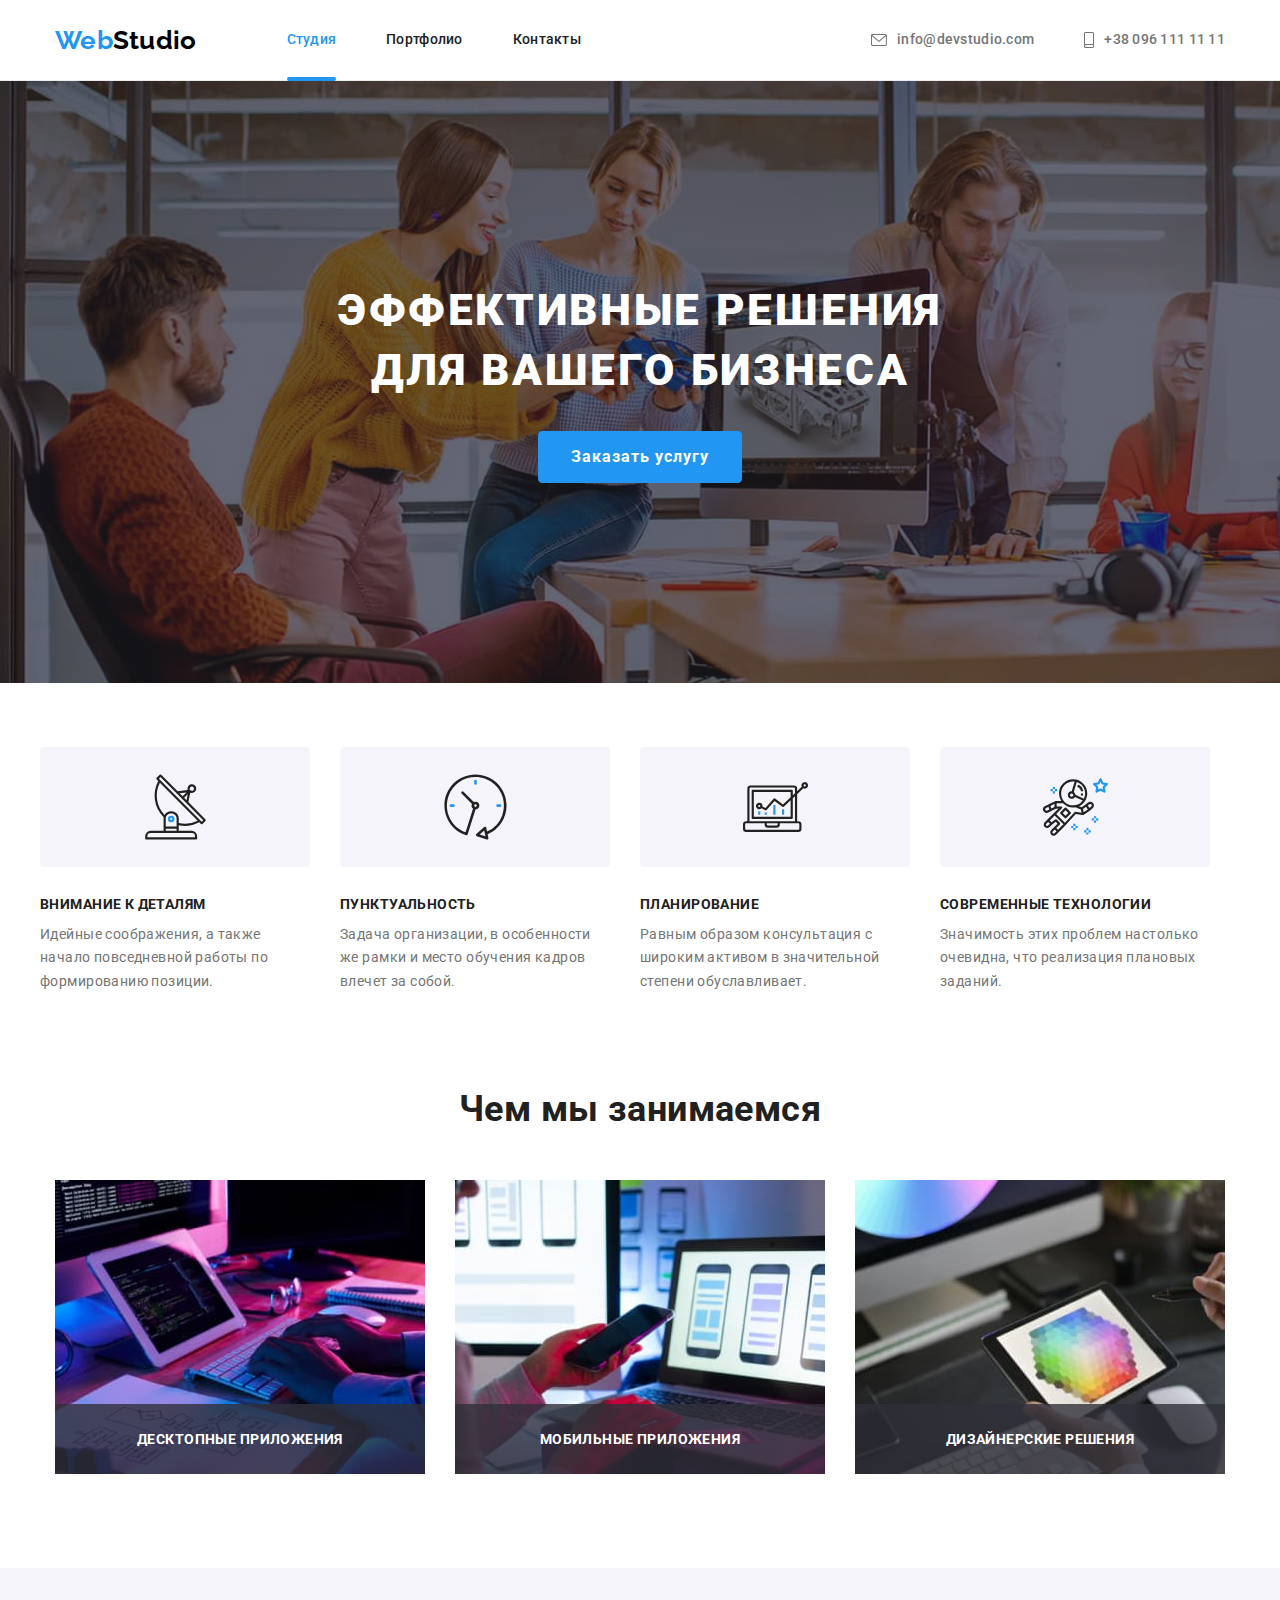
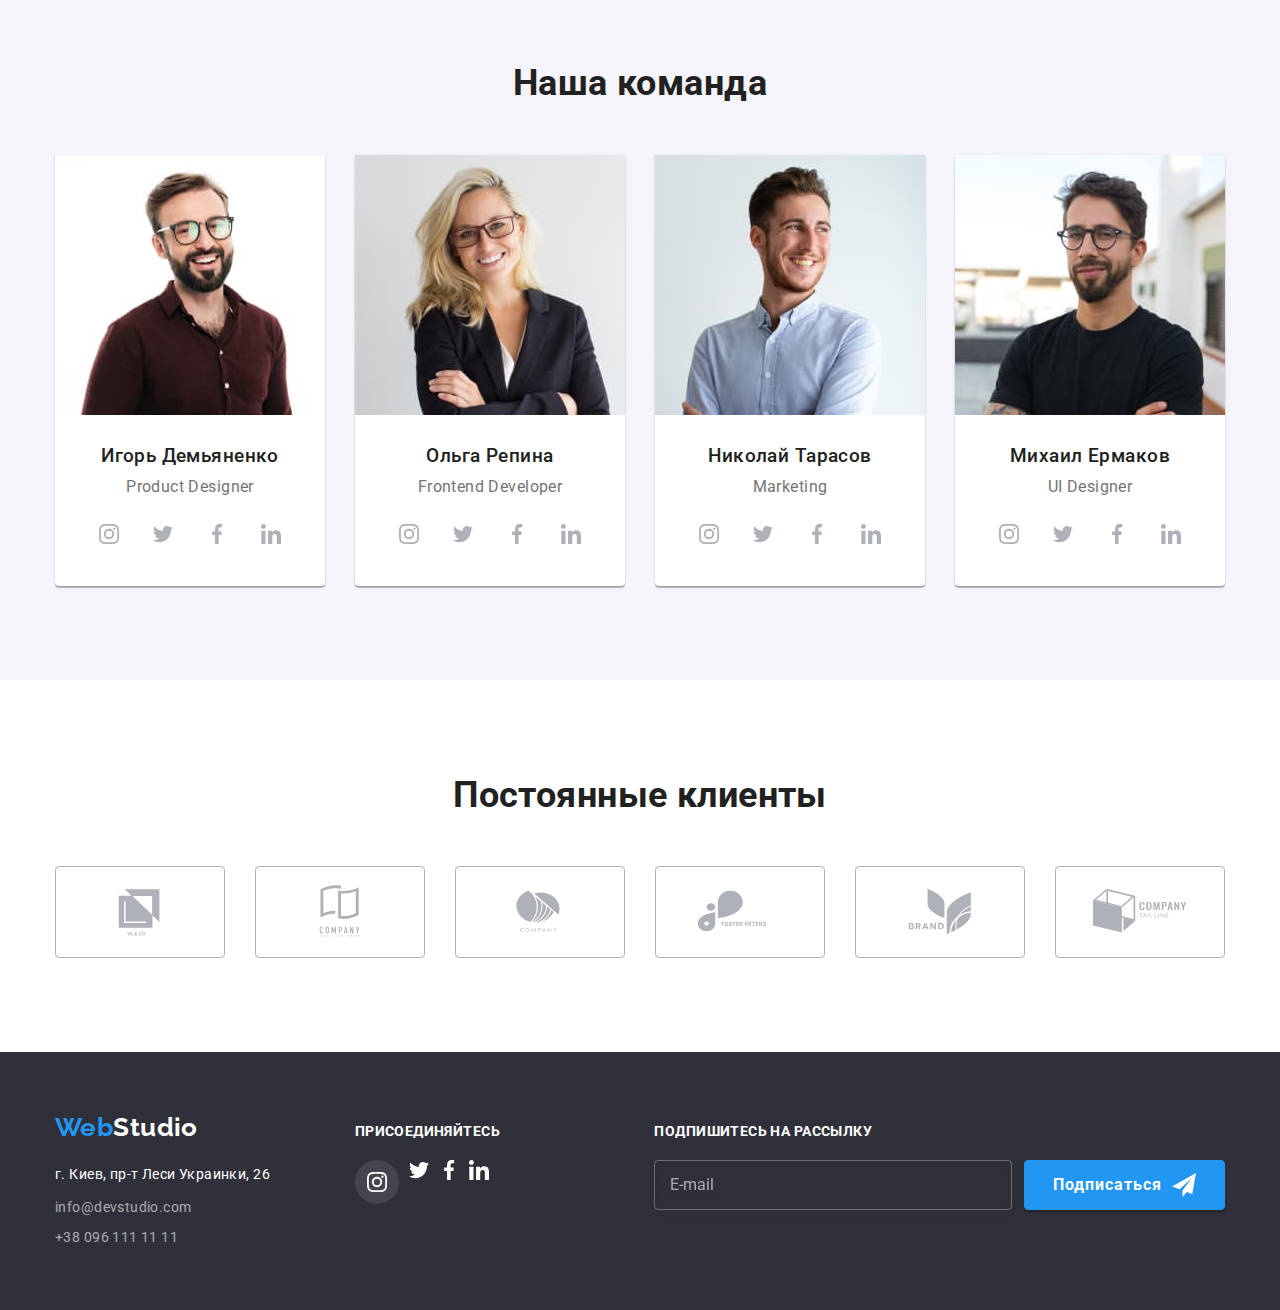
==== commit 0ed6c759: "refactoring" ====
--- a/index.html
+++ b/index.html
@@ -16,41 +16,35 @@
     <header class="header">
       <div class="container header__container">
         <nav class="navigation">
-          <a class="logo navigation__logo link" href="./"
+          <a class="logo navigation__logo" href="./"
             ><span class="logo__accent">Web</span>Studio</a
           >
-          <ul class="list menu">
+          <ul class="menu">
             <li class="menu__item">
-              <a
-                class="link header-link header-link--current"
-                href="./index.html"
+              <a class="menu__link menu__link--current" href="./index.html"
                 >Студия</a
               >
             </li>
             <li class="menu__item">
-              <a class="link header-link" href="./portfolio.html">Портфолио</a>
+              <a class="menu__link" href="./portfolio.html">Портфолио</a>
             </li>
             <li class="menu__item">
-              <a class="link header-link" href="">Контакты</a>
+              <a class="menu__link" href="">Контакты</a>
             </li>
           </ul>
         </nav>
-        <ul class="list contacts header__contacts">
+        <ul class="header__contacts">
           <li class="contacts__item">
-            <a
-              class="link header-link contacts__item-link"
-              href="mailto:info@devstudio.com"
-              ><svg width="16" height="12" class="icon contacts__icon">
+            <a class="contacts__link" href="mailto:info@devstudio.com"
+              ><svg width="16" height="12" class="contacts__icon">
                 <use href="./images/icons/icons-bundle.svg#icon-envelope"></use>
               </svg>
               info@devstudio.com</a
             >
           </li>
           <li class="contacts__item">
-            <a
-              class="link header-link contacts__item-link"
-              href="tel:+380961111111"
-              ><svg width="10" height="16" class="icon contacts__icon">
+            <a class="contacts__link" href="tel:+380961111111"
+              ><svg width="10" height="16" class="contacts__icon">
                 <use
                   href="./images/icons/icons-bundle.svg#icon-smartphone"
                 ></use>
@@ -69,7 +63,7 @@
             Эффективные решения для вашего бизнеса
           </h1>
           <button
-            class="hero__button button button--primary"
+            class="hero__button button button--primary button--big"
             type="button"
             data-modal-open
           >
@@ -78,64 +72,60 @@
         </div>
       </section>
       <!--Characteristics-->
-      <section class="section qualities qualities__section">
+      <section class="section features section__features">
         <div class="container">
-          <h2 class="title section__title visually-hidden">Особенности</h2>
-          <ul class="list flex-grid qualities__list">
-            <li class="flex-grid__item flex-grid__item--4-col qualities-item">
-              <div class="qualities-icon-container">
-                <svg width="65" height="70" class="icon qualities-icon">
+          <h2 class="visually-hidden">Особенности</h2>
+          <ul class="features">
+            <li class="features-item">
+              <div class="features-item__icon-container">
+                <svg width="65" height="70" class="features-item__icon">
                   <use
                     href="./images/icons/icons-bundle.svg#icon-antenna"
                   ></use>
                 </svg>
               </div>
-              <h3 class="flex-grid__item--4-col-title title">
-                Внимание к деталям
-              </h3>
-              <p class="flex-grid__item--4-col-text">
+              <h3 class="features-item__title">Внимание к деталям</h3>
+              <p class="features-item__text">
                 Идейные соображения, а также начало повседневной работы по
                 формированию позиции.
               </p>
             </li>
-            <li class="flex-grid__item flex-grid__item--4-col">
-              <div class="qualities-icon-container">
-                <svg width="65" height="70" class="icon qualities-icon">
+            <li class="features-item">
+              <div class="features-item__icon-container">
+                <svg width="65" height="70" class="features-item__icon">
                   <use href="./images/icons/icons-bundle.svg#icon-clock"></use>
                 </svg>
               </div>
-              <h3 class="flex-grid__item--4-col-title title">Пунктуальность</h3>
-              <p class="flex-grid__item--4-col-text">
+              <h3 class="features-item__title">Пунктуальность</h3>
+              <p class="features-item__text">
                 Задача организации, в особенности же рамки и место обучения
                 кадров влечет за собой.
               </p>
             </li>
-            <li class="flex-grid__item flex-grid__item--4-col">
-              <div class="qualities-icon-container">
-                <svg width="65" height="70" class="icon qualities-icon">
+            <li class="features-item">
+              <div class="features-item__icon-container">
+                <svg width="65" height="70" class="features-item__icon">
                   <use
                     href="./images/icons/icons-bundle.svg#icon-diagram"
                   ></use>
                 </svg>
               </div>
-              <h3 class="flex-grid__item--4-col-title title">Планирование</h3>
-              <p class="flex-grid__item--4-col-text">
+              <h3 class="features-item__title">Планирование</h3>
+              <p class="features-item__text">
                 Равным образом консультация с широким активом в значительной
                 степени обуславливает.
               </p>
             </li>
-            <li class="flex-grid__item flex-grid__item--4-col">
-              <div class="qualities-icon-container">
-                <svg width="65" height="70" class="icon qualities-icon">
+            <li class="features-item">
+              <div class="features-item__icon-container">
+                <svg width="65" height="70" class="features-item__icon">
                   <use
                     href="./images/icons/icons-bundle.svg#icon-astronaut"
                   ></use>
                 </svg>
               </div>
-              <h3 class="flex-grid__item--4-col-title title">
-                Современные технологии
-              </h3>
-              <p class="flex-grid__item--4-col-text">
+              <h3 class="features-item__title">Современные технологии</h3>
+              <p class="features-item__text">
                 Значимость этих проблем настолько очевидна, что реализация
                 плановых заданий.
               </p>
@@ -146,24 +136,24 @@
       <!--What we do-->
       <section class="section">
         <div class="container">
-          <h2 class="title section__title">Чем мы занимаемся</h2>
-          <ul class="list flex-grid activities-list">
-            <li class="flex-grid__item activities-list-item">
+          <h2 class="section__title">Чем мы занимаемся</h2>
+          <ul class="flex-grid flex-grid--3-col activities-list">
+            <li class="flex-grid__item activity">
               <img src="./images/box1.jpg" alt="клавиатура" width="370" />
-              <div class="activity-overlay">
-                <h3 class="activity-title">Десктопные приложения</h3>
-              </div>
-            </li>
-            <li class="flex-grid__item activities-list-item">
+              <div class="activity__overlay">
+                <h3 class="activity__title">Десктопные приложения</h3>
+              </div>
+            </li>
+            <li class="flex-grid__item activity">
               <img src="./images/box2.jpg" alt="телефон" width="370" />
-              <div class="activity-overlay">
-                <h3 class="activity-title">Мобильные приложения</h3>
-              </div>
-            </li>
-            <li class="flex-grid__item activities-list-item">
+              <div class="activity__overlay">
+                <h3 class="activity__title">Мобильные приложения</h3>
+              </div>
+            </li>
+            <li class="flex-grid__item activity">
               <img src="./images/box3.jpg" alt="планшет" width="370" />
-              <div class="activity-overlay">
-                <h3 class="activity-title">Дизайнерские решения</h3>
+              <div class="activity__overlay">
+                <h3 class="activity__title">Дизайнерские решения</h3>
               </div>
             </li>
           </ul>
@@ -172,70 +162,70 @@
       <!--Our team-->
       <section class="team section">
         <div class="container">
-          <h2 class="title section__title">Наша команда</h2>
-          <ul class="list flex-grid team-list">
-            <li class="flex-grid__item team-list-item">
+          <h2 class="section__title">Наша команда</h2>
+          <ul class="flex-grid flex-grid--4-col team-list">
+            <li class="flex-grid__item team__item">
               <img
                 class="person-portrait"
                 src="./images/staff/igor-demianenko.jpg"
                 alt="Игорь Демьяненко"
                 width="270"
               />
-              <div class="person-label">
-                <h3 class="person-name title">Игорь Демьяненко</h3>
-                <p class="person-position">Product Designer</p>
+              <div class="person__label">
+                <h3 class="person__name">Игорь Демьяненко</h3>
+                <p class="person__position">Product Designer</p>
 
-                <ul class="list person-socials-list">
-                  <li class="socials-list-item">
-                    <a
-                      href="#"
-                      target="_blank"
-                      rel="noopener noreferer"
-                      class="link social-icon-link"
-                    >
-                      <svg width="20" height="20" class="icon social-icon">
+                <ul class="person__socials-list socials-list">
+                  <li class="socials-list__item">
+                    <a
+                      href="#"
+                      target="_blank"
+                      rel="noopener noreferer"
+                      class="socials-list__link"
+                    >
+                      <svg width="20" height="20" class="socials-list__icon">
                         <use
                           href="./images/icons/icons-bundle.svg#icon-instagram"
                         ></use>
                       </svg>
                     </a>
                   </li>
-                  <li class="socials-list-item">
-                    <a
-                      href="#"
-                      target="_blank"
-                      rel="noopener noreferer"
-                      class="link social-icon-link"
-                    >
-                      <svg width="20" height="20" class="icon social-icon">
+                  <li class="socials-list__item">
+                    <a
+                      href="#"
+                      target="_blank"
+                      rel="noopener noreferer"
+                      class="socials-list__link"
+                    >
+                      <svg width="20" height="20" class="socials-list__icon">
                         <use
                           href="./images/icons/icons-bundle.svg#icon-twitter"
                         ></use>
                       </svg>
                     </a>
                   </li>
-                  <li class="socials-list-item">
-                    <a
-                      href="#"
-                      target="_blank"
-                      rel="noopener noreferer"
-                      class="link social-icon-link"
-                    >
-                      <svg width="20" height="20" class="icon social-icon">
+                  <li class="socials-list__item">
+                    <a
+                      href="#"
+                      target="_blank"
+                      rel="noopener noreferer"
+                      class="socials-list__link"
+                    >
+                      <svg width="20" height="20" class="socials-list__icon">
                         <use
                           href="./images/icons/icons-bundle.svg#icon-facebook"
                         ></use>
                       </svg>
                     </a>
                   </li>
-                  <li class="socials-list-item">
-                    <a
-                      href="#"
-                      target="_blank"
-                      rel="noopener noreferer"
-                      class="link social-icon-link"
-                    >
-                      <svg width="20" height="20" class="icon social-icon">
+                  <li class="socials-list__item">
+                    <a
+                      href="#"
+                      target="_blank"
+                      rel="noopener noreferer"
+                      class="socials-list__link"
+                    >
+                      <svg width="20" height="20" class="socials-list__icon">
                         <use
                           href="./images/icons/icons-bundle.svg#icon-linkedin"
                         ></use>
@@ -245,67 +235,67 @@
                 </ul>
               </div>
             </li>
-            <li class="flex-grid__item team-list-item">
+            <li class="flex-grid__item team__item">
               <img
                 class="person-portrait"
                 src="./images/staff/olga-repina.jpg"
                 alt="Ольга Репина"
                 width="270"
               />
-              <div class="person-label">
-                <h3 class="person-name title">Ольга Репина</h3>
-                <p class="person-position">Frontend Developer</p>
-                <ul class="list person-socials-list">
-                  <li class="socials-list-item">
-                    <a
-                      href="#"
-                      target="_blank"
-                      rel="noopener noreferer"
-                      class="link social-icon-link"
-                    >
-                      <svg width="20" height="20" class="icon social-icon">
+              <div class="person__label">
+                <h3 class="person__name">Ольга Репина</h3>
+                <p class="person__position">Frontend Developer</p>
+                <ul class="socials-list socials-list--centered">
+                  <li class="socials-list__item">
+                    <a
+                      href="#"
+                      target="_blank"
+                      rel="noopener noreferer"
+                      class="socials-list__link"
+                    >
+                      <svg width="20" height="20" class="socials-list__icon">
                         <use
                           href="./images/icons/icons-bundle.svg#icon-instagram"
                         ></use>
                       </svg>
                     </a>
                   </li>
-                  <li class="socials-list-item">
-                    <a
-                      href="#"
-                      target="_blank"
-                      rel="noopener noreferer"
-                      class="link social-icon-link"
-                    >
-                      <svg width="20" height="20" class="icon social-icon">
+                  <li class="socials-list__item">
+                    <a
+                      href="#"
+                      target="_blank"
+                      rel="noopener noreferer"
+                      class="socials-list__link"
+                    >
+                      <svg width="20" height="20" class="socials-list__icon">
                         <use
                           href="./images/icons/icons-bundle.svg#icon-twitter"
                         ></use>
                       </svg>
                     </a>
                   </li>
-                  <li class="socials-list-item">
-                    <a
-                      href="#"
-                      target="_blank"
-                      rel="noopener noreferer"
-                      class="link social-icon-link"
-                    >
-                      <svg width="20" height="20" class="icon social-icon">
+                  <li class="socials-list__item">
+                    <a
+                      href="#"
+                      target="_blank"
+                      rel="noopener noreferer"
+                      class="socials-list__link"
+                    >
+                      <svg width="20" height="20" class="socials-list__icon">
                         <use
                           href="./images/icons/icons-bundle.svg#icon-facebook"
                         ></use>
                       </svg>
                     </a>
                   </li>
-                  <li class="socials-list-item">
-                    <a
-                      href="#"
-                      target="_blank"
-                      rel="noopener noreferer"
-                      class="link social-icon-link"
-                    >
-                      <svg width="20" height="20" class="icon social-icon">
+                  <li class="socials-list__item">
+                    <a
+                      href="#"
+                      target="_blank"
+                      rel="noopener noreferer"
+                      class="socials-list__link"
+                    >
+                      <svg width="20" height="20" class="socials-list__icon">
                         <use
                           href="./images/icons/icons-bundle.svg#icon-linkedin"
                         ></use>
@@ -315,68 +305,68 @@
                 </ul>
               </div>
             </li>
-            <li class="flex-grid__item team-list-item">
+            <li class="flex-grid__item team__item">
               <img
                 class="person-portrait"
                 src="./images/staff/nikolai-tarasov.jpg"
                 alt="Николай Тарасов"
                 width="270"
               />
-              <div class="person-label">
-                <h3 class="person-name title">Николай Тарасов</h3>
-                <p class="person-position">Marketing</p>
+              <div class="person__label">
+                <h3 class="person__name">Николай Тарасов</h3>
+                <p class="person__position">Marketing</p>
 
-                <ul class="list person-socials-list">
-                  <li class="socials-list-item">
-                    <a
-                      href="#"
-                      target="_blank"
-                      rel="noopener noreferer"
-                      class="link social-icon-link"
-                    >
-                      <svg width="20" height="20" class="icon social-icon">
+                <ul class="person__socials-list socials-list">
+                  <li class="socials-list__item">
+                    <a
+                      href="#"
+                      target="_blank"
+                      rel="noopener noreferer"
+                      class="socials-list__link"
+                    >
+                      <svg width="20" height="20" class="socials-list__icon">
                         <use
                           href="./images/icons/icons-bundle.svg#icon-instagram"
                         ></use>
                       </svg>
                     </a>
                   </li>
-                  <li class="socials-list-item">
-                    <a
-                      href="#"
-                      target="_blank"
-                      rel="noopener noreferer"
-                      class="link social-icon-link"
-                    >
-                      <svg width="20" height="20" class="icon social-icon">
+                  <li class="socials-list__item">
+                    <a
+                      href="#"
+                      target="_blank"
+                      rel="noopener noreferer"
+                      class="socials-list__link"
+                    >
+                      <svg width="20" height="20" class="socials-list__icon">
                         <use
                           href="./images/icons/icons-bundle.svg#icon-twitter"
                         ></use>
                       </svg>
                     </a>
                   </li>
-                  <li class="socials-list-item">
-                    <a
-                      href="#"
-                      target="_blank"
-                      rel="noopener noreferer"
-                      class="link social-icon-link"
-                    >
-                      <svg width="20" height="20" class="icon social-icon">
+                  <li class="socials-list__item">
+                    <a
+                      href="#"
+                      target="_blank"
+                      rel="noopener noreferer"
+                      class="socials-list__link"
+                    >
+                      <svg width="20" height="20" class="socials-list__icon">
                         <use
                           href="./images/icons/icons-bundle.svg#icon-facebook"
                         ></use>
                       </svg>
                     </a>
                   </li>
-                  <li class="socials-list-item">
-                    <a
-                      href="#"
-                      target="_blank"
-                      rel="noopener noreferer"
-                      class="link social-icon-link"
-                    >
-                      <svg width="20" height="20" class="icon social-icon">
+                  <li class="socials-list__item">
+                    <a
+                      href="#"
+                      target="_blank"
+                      rel="noopener noreferer"
+                      class="socials-list__link"
+                    >
+                      <svg width="20" height="20" class="socials-list__icon">
                         <use
                           href="./images/icons/icons-bundle.svg#icon-linkedin"
                         ></use>
@@ -386,67 +376,67 @@
                 </ul>
               </div>
             </li>
-            <li class="flex-grid__item team-list-item">
+            <li class="flex-grid__item team__item">
               <img
                 class="person-portrait"
                 src="./images/staff/mihail-ermakov.jpg"
                 alt="Михаил Ермаков"
                 width="270"
               />
-              <div class="person-label">
-                <h3 class="person-name title">Михаил Ермаков</h3>
-                <p class="person-position">UI Designer</p>
-                <ul class="list person-socials-list">
-                  <li class="socials-list-item">
-                    <a
-                      href="#"
-                      target="_blank"
-                      rel="noopener noreferer"
-                      class="link social-icon-link"
-                    >
-                      <svg width="20" height="20" class="icon social-icon">
+              <div class="person__label">
+                <h3 class="person__name">Михаил Ермаков</h3>
+                <p class="person__position">UI Designer</p>
+                <ul class="person__socials-list socials-list">
+                  <li class="socials-list__item">
+                    <a
+                      href="#"
+                      target="_blank"
+                      rel="noopener noreferer"
+                      class="socials-list__link"
+                    >
+                      <svg width="20" height="20" class="socials-list__icon">
                         <use
                           href="./images/icons/icons-bundle.svg#icon-instagram"
                         ></use>
                       </svg>
                     </a>
                   </li>
-                  <li class="socials-list-item">
-                    <a
-                      href="#"
-                      target="_blank"
-                      rel="noopener noreferer"
-                      class="link social-icon-link"
-                    >
-                      <svg width="20" height="20" class="icon social-icon">
+                  <li class="socials-list__item">
+                    <a
+                      href="#"
+                      target="_blank"
+                      rel="noopener noreferer"
+                      class="socials-list__link"
+                    >
+                      <svg width="20" height="20" class="socials-list__icon">
                         <use
                           href="./images/icons/icons-bundle.svg#icon-twitter"
                         ></use>
                       </svg>
                     </a>
                   </li>
-                  <li class="socials-list-item">
-                    <a
-                      href="#"
-                      target="_blank"
-                      rel="noopener noreferer"
-                      class="link social-icon-link"
-                    >
-                      <svg width="20" height="20" class="icon social-icon">
+                  <li class="socials-list__item">
+                    <a
+                      href="#"
+                      target="_blank"
+                      rel="noopener noreferer"
+                      class="socials-list__link"
+                    >
+                      <svg width="20" height="20" class="socials-list__icon">
                         <use
                           href="./images/icons/icons-bundle.svg#icon-facebook"
                         ></use>
                       </svg>
                     </a>
                   </li>
-                  <li class="socials-list-item">
-                    <a
-                      href="#"
-                      target="_blank"
-                      rel="noopener noreferer"
-                      class="link social-icon-link"
-                    >
-                      <svg width="20" height="20" class="icon social-icon">
+                  <li class="socials-list__item">
+                    <a
+                      href="#"
+                      target="_blank"
+                      rel="noopener noreferer"
+                      class="socials-list__link"
+                    >
+                      <svg width="20" height="20" class="socials-list__icon">
                         <use
                           href="./images/icons/icons-bundle.svg#icon-linkedin"
                         ></use>
@@ -461,70 +451,70 @@
       </section>
       <section class="section clients-section">
         <div class="container">
-          <h2 class="title section__title">Постоянные клиенты</h2>
-          <ul class="list clients-list flex-grid">
-            <li class="flex-grid__item clients-list-item">
-              <a
-                href="#"
-                target="_blank"
-                rel="noopener noreferer"
-                class="link clients-logo-link"
-                ><svg class="client-logo-icon" width="106" height="60">
+          <h2 class="section__title">Постоянные клиенты</h2>
+          <ul class="flex-grid flex-grid--6-col">
+            <li class="flex-grid__item client">
+              <a
+                href="#"
+                target="_blank"
+                rel="noopener noreferer"
+                class="link client__link"
+                ><svg class="client__icon" width="106" height="60">
                   <use href="./images/icons/icons-bundle.svg#icon-logo-1"></use>
                 </svg>
               </a>
             </li>
-            <li class="flex-grid__item clients-list-item">
-              <a
-                href="#"
-                target="_blank"
-                rel="noopener noreferer"
-                class="link clients-logo-link"
-                ><svg class="client-logo-icon" width="106" height="60">
+            <li class="flex-grid__item client">
+              <a
+                href="#"
+                target="_blank"
+                rel="noopener noreferer"
+                class="link client__link"
+                ><svg class="client__icon" width="106" height="60">
                   <use href="./images/icons/icons-bundle.svg#icon-logo-2"></use>
                 </svg>
               </a>
             </li>
-            <li class="flex-grid__item clients-list-item">
-              <a
-                href="#"
-                target="_blank"
-                rel="noopener noreferer"
-                class="link clients-logo-link"
-                ><svg class="client-logo-icon" width="106" height="60">
+            <li class="flex-grid__item client">
+              <a
+                href="#"
+                target="_blank"
+                rel="noopener noreferer"
+                class="link client__link"
+                ><svg class="client__icon" width="106" height="60">
                   <use href="./images/icons/icons-bundle.svg#icon-logo-3"></use>
                 </svg>
               </a>
             </li>
-            <li class="flex-grid__item clients-list-item">
-              <a
-                href="#"
-                target="_blank"
-                rel="noopener noreferer"
-                class="link clients-logo-link"
-                ><svg class="client-logo-icon" width="106" height="60">
+            <li class="flex-grid__item client">
+              <a
+                href="#"
+                target="_blank"
+                rel="noopener noreferer"
+                class="link client__link"
+                ><svg class="client__icon" width="106" height="60">
                   <use href="./images/icons/icons-bundle.svg#icon-logo-4"></use>
                 </svg>
               </a>
             </li>
-            <li class="flex-grid__item clients-list-item">
-              <a
-                href="#"
-                target="_blank"
-                rel="noopener noreferer"
-                class="link clients-logo-link"
-                ><svg class="client-logo-icon" width="106" height="60">
+            <li class="flex-grid__item client">
+              <a
+                href="#"
+                target="_blank"
+                rel="noopener noreferer"
+                class="link client__link"
+                ><svg class="client__icon" width="106" height="60">
                   <use href="./images/icons/icons-bundle.svg#icon-logo-5"></use>
                 </svg>
               </a>
             </li>
-            <li class="flex-grid__item clients-list-item">
-              <a
-                href="#"
-                target="_blank"
-                rel="noopener noreferer"
-                class="link clients-logo-link"
-                ><svg class="client-logo-icon" width="106" height="60">
+            <li class="flex-grid__item client">
+              <a
+                href="#"
+                target="_blank"
+                rel="noopener noreferer"
+                class="link client__link"
+                ><svg class="client__icon" width="106" height="60">
                   <use href="./images/icons/icons-bundle.svg#icon-logo-6"></use>
                 </svg>
               </a>
@@ -534,21 +524,21 @@
       </section>
     </main>
     <footer class="footer">
-      <div class="container footer-container">
+      <div class="container footer__container">
         <div class="address-container">
-          <a class="logo link" href="./"
+          <a class="logo logo--dark-bg footer__logo" href="./"
             ><span class="logo__accent">Web</span>Studio</a
           >
           <address class="address">
-            <p class="address-item">г. Киев, пр-т Леси Украинки, 26</p>
-            <ul class="list contacts">
+            <p class="address__text">г. Киев, пр-т Леси Украинки, 26</p>
+            <ul class="contacts address__contacts">
               <li class="contacts__item">
-                <a class="link footer-link" href="mailto:info@devstudio.com"
+                <a class="contacts__link" href="mailto:info@devstudio.com"
                   >info@devstudio.com</a
                 >
               </li>
               <li class="contacts__item">
-                <a class="link footer-link" href="tel:+380961111111"
+                <a class="contacts__link" href="tel:+380961111111"
                   >+38 096 111 11 11</a
                 >
               </li>
@@ -556,58 +546,58 @@
           </address>
         </div>
         <div class="join-us-container">
-          <h2 class="footer-header">присоединяйтесь</h2>
-          <ul class="list socials-list">
-            <li class="socials-list-item">
-              <a
-                href="#"
-                target="_blank"
-                rel="noopener noreferer"
-                class="link social-icon-link"
+          <h2 class="footer__header">присоединяйтесь</h2>
+          <ul class="socials-list">
+            <li class="socials-list__item">
+              <a
+                href="#"
+                target="_blank"
+                rel="noopener noreferer"
+                class="socials-list__link socials-list__link--dark-bg"
               >
-                <svg width="20" height="20" class="icon social-icon">
+                <svg width="20" height="20" class="socials-list__icon">
                   <use
                     href="./images/icons/icons-bundle.svg#icon-instagram"
                   ></use>
                 </svg>
               </a>
             </li>
-            <li class="socials-list-item">
-              <a
-                href="#"
-                target="_blank"
-                rel="noopener noreferer"
-                class="link social-icon-link"
+            <li class="socials-list__item">
+              <a
+                href="#"
+                target="_blank"
+                rel="noopener noreferer"
+                class="socials-list__socials-list__link--dark-bg"
               >
-                <svg width="20" height="20" class="icon social-icon">
+                <svg width="20" height="20" class="socials-list__icon">
                   <use
                     href="./images/icons/icons-bundle.svg#icon-twitter"
                   ></use>
                 </svg>
               </a>
             </li>
-            <li class="socials-list-item">
-              <a
-                href="#"
-                target="_blank"
-                rel="noopener noreferer"
-                class="link social-icon-link"
+            <li class="socials-list__item">
+              <a
+                href="#"
+                target="_blank"
+                rel="noopener noreferer"
+                class="socials-list__socials-list__link--dark-bg"
               >
-                <svg width="20" height="20" class="icon social-icon">
+                <svg width="20" height="20" class="socials-list__icon">
                   <use
                     href="./images/icons/icons-bundle.svg#icon-facebook"
                   ></use>
                 </svg>
               </a>
             </li>
-            <li class="socials-list-item">
-              <a
-                href="#"
-                target="_blank"
-                rel="noopener noreferer"
-                class="link social-icon-link"
+            <li class="socials-list__item">
+              <a
+                href="#"
+                target="_blank"
+                rel="noopener noreferer"
+                class="socials-list__socials-list__link--dark-bg"
               >
-                <svg width="20" height="20" class="icon social-icon">
+                <svg width="20" height="20" class="socials-list__icon">
                   <use
                     href="./images/icons/icons-bundle.svg#icon-linkedin"
                   ></use>
@@ -617,21 +607,23 @@
           </ul>
         </div>
         <div class="subscribe-container">
-          <h2 class="footer-header subscribe-header">
-            Подпишитесь на рассылку
-          </h2>
+          <h2 class="footer__header">Подпишитесь на рассылку</h2>
           <form
-            name="contacts-form"
+            name="subscribe-form"
             action="javascript:void(0);"
             class="subscribe-form"
           >
-            <input class="subscribe-input" type="email" placeholder="E-mail" />
+            <input
+              class="subscribe-form__input"
+              type="email"
+              placeholder="E-mail"
+            />
             <button
               type="submit"
               class="button button--primary subscribe-button"
             >
-              <span class="subscribe-button-text">Подписаться</span>
-              <svg width="24" height="24" class="icon subscribe-button-icon">
+              <span class="subscribe-button__text">Подписаться</span>
+              <svg width="24" height="24" class="icon">
                 <use href="./images/icons/icons-bundle.svg#icon-send"></use>
               </svg>
             </button>
@@ -641,52 +633,56 @@
     </footer>
     <div class="backdrop is-hidden" data-modal>
       <div class="modal">
-        <button type="button" class="modal-button-close" data-modal-close>
-          <svg height="11" width="11" class="icon modal-icon-close">
+        <button
+          type="button"
+          class="modal__button-close button-close"
+          data-modal-close
+        >
+          <svg height="11" width="11" class="button-close__icon">
             <use href="./images/icons/icons-bundle.svg#icon-close"></use>
           </svg>
         </button>
-        <h2 class="modal-header">Оставьте свои данные, мы вам перезвоним</h2>
-        <form name="order-form" action="javascript:void(0);" class="modal-form">
-          <label class="modal-label">
-            <span class="modal-label-text">Имя</span>
-            <input class="modal-input" type="text" name="name" />
-            <svg height="18" width="18" class="icon modal-label-icon">
+        <h2 class="modal__header">Оставьте свои данные, мы вам перезвоним</h2>
+        <form name="order-form" action="javascript:void(0);" class="order-form">
+          <label class="order-form__form-label form-label">
+            <span class="form-label__text">Имя</span>
+            <input class="form-label__input" type="text" name="name" />
+            <svg height="18" width="18" class="form-label__icon">
               <use href="./images/icons/icons-bundle.svg#icon-person"></use>
             </svg>
           </label>
-          <label class="modal-label">
-            <span class="modal-label-text">Телефон</span>
-            <input class="modal-input" type="tel" name="tel" />
-            <svg height="18" width="18" class="icon modal-label-icon">
+          <label class="order-form__form-label form-label">
+            <span class="form-label__text">Телефон</span>
+            <input class="form-label__input" type="tel" name="tel" />
+            <svg height="18" width="18" class="form-label__icon">
               <use href="./images/icons/icons-bundle.svg#icon-phone"></use>
             </svg>
           </label>
-          <label class="modal-label">
-            <span class="modal-label-text">Почта</span>
-            <input class="modal-input" type="email" name="email" />
-            <svg height="18" width="18" class="icon modal-label-icon">
+          <label class="order-form__form-label form-label">
+            <span class="form-label__text">Почта</span>
+            <input class="form-label__input" type="email" name="email" />
+            <svg height="18" width="18" class="form-label__icon">
               <use href="./images/icons/icons-bundle.svg#icon-email"></use>
             </svg>
           </label>
-          <label class="modal-label">
-            <span class="modal-label-text">Комментарий</span>
+          <label class="order-form__form-label form-label">
+            <span class="form-label__text">Комментарий</span>
             <textarea
-              class="modal-textarea-input"
+              class="form-label__textarea-input"
               name="comment"
               placeholder="Введите текст"
             ></textarea>
           </label>
-          <label class="modal-checkbox-label">
+          <label class="order-form__checkbox-label checkbox-label">
             <input
-              class="checkbox-modal-input visually-hidden"
+              class="checkbox-label__input visually-hidden"
               type="checkbox"
               name="policy"
             />
-            <span class="modal-checkbox-label-text"
+            <span class="checkbox-label__text"
               >Соглашаюсь с рассылкой и принимаю
               <a
-                class="modal-policy-link"
+                class="checkbox-label__link"
                 href="#"
                 target="_blank"
                 rel="noopener noreferer"
@@ -694,8 +690,11 @@
               >
             </span>
           </label>
-          <button type="submit" class="button primary modal-send-button">
-            <span class="modal-send-button-text">Отправить</span>
+          <button
+            type="submit"
+            class="button button--primary order-form__send-button send-button"
+          >
+            <span class="send-button__text">Отправить</span>
           </button>
         </form>
       </div>
--- a/css/main.css
+++ b/css/main.css
@@ -1,271 +1,3 @@
-/*! modern-normalize v1.1.0 | MIT License | https://github.com/sindresorhus/modern-normalize */
-/*
-Document
-========
-*/
-/**
-Use a better box model (opinionated).
-*/
-*,
-::before,
-::after {
-  box-sizing: border-box;
-}
-
-/**
-Use a more readable tab size (opinionated).
-*/
-html {
-  -moz-tab-size: 4;
-  tab-size: 4;
-}
-
-/**
-1. Correct the line height in all browsers.
-2. Prevent adjustments of font size after orientation changes in iOS.
-*/
-html {
-  line-height: 1.15;
-  /* 1 */
-  -webkit-text-size-adjust: 100%;
-  /* 2 */
-}
-
-/*
-Sections
-========
-*/
-/**
-Remove the margin in all browsers.
-*/
-body {
-  margin: 0;
-}
-
-/**
-Improve consistency of default fonts in all browsers. (https://github.com/sindresorhus/modern-normalize/issues/3)
-*/
-body {
-  font-family: system-ui, -apple-system, "Segoe UI", Roboto, Helvetica, Arial, sans-serif, "Apple Color Emoji", "Segoe UI Emoji";
-}
-
-/*
-Grouping content
-================
-*/
-/**
-1. Add the correct height in Firefox.
-2. Correct the inheritance of border color in Firefox. (https://bugzilla.mozilla.org/show_bug.cgi?id=190655)
-*/
-hr {
-  height: 0;
-  /* 1 */
-  color: inherit;
-  /* 2 */
-}
-
-/*
-Text-level semantics
-====================
-*/
-/**
-Add the correct text decoration in Chrome, Edge, and Safari.
-*/
-abbr[title] {
-  text-decoration: underline dotted;
-}
-
-/**
-Add the correct font weight in Edge and Safari.
-*/
-b,
-strong {
-  font-weight: bolder;
-}
-
-/**
-1. Improve consistency of default fonts in all browsers. (https://github.com/sindresorhus/modern-normalize/issues/3)
-2. Correct the odd 'em' font sizing in all browsers.
-*/
-code,
-kbd,
-samp,
-pre {
-  font-family: ui-monospace, SFMono-Regular, Consolas, "Liberation Mono", Menlo, monospace;
-  /* 1 */
-  font-size: 1em;
-  /* 2 */
-}
-
-/**
-Add the correct font size in all browsers.
-*/
-small {
-  font-size: 80%;
-}
-
-/**
-Prevent 'sub' and 'sup' elements from affecting the line height in all browsers.
-*/
-sub,
-sup {
-  font-size: 75%;
-  line-height: 0;
-  position: relative;
-  vertical-align: baseline;
-}
-
-sub {
-  bottom: -0.25em;
-}
-
-sup {
-  top: -0.5em;
-}
-
-/*
-Tabular data
-============
-*/
-/**
-1. Remove text indentation from table contents in Chrome and Safari. (https://bugs.chromium.org/p/chromium/issues/detail?id=999088, https://bugs.webkit.org/show_bug.cgi?id=201297)
-2. Correct table border color inheritance in all Chrome and Safari. (https://bugs.chromium.org/p/chromium/issues/detail?id=935729, https://bugs.webkit.org/show_bug.cgi?id=195016)
-*/
-table {
-  text-indent: 0;
-  /* 1 */
-  border-color: inherit;
-  /* 2 */
-}
-
-/*
-Forms
-=====
-*/
-/**
-1. Change the font styles in all browsers.
-2. Remove the margin in Firefox and Safari.
-*/
-button,
-input,
-optgroup,
-select,
-textarea {
-  font-family: inherit;
-  /* 1 */
-  font-size: 100%;
-  /* 1 */
-  line-height: 1.15;
-  /* 1 */
-  margin: 0;
-  /* 2 */
-}
-
-/**
-Remove the inheritance of text transform in Edge and Firefox.
-1. Remove the inheritance of text transform in Firefox.
-*/
-button,
-select {
-  /* 1 */
-  text-transform: none;
-}
-
-/**
-Correct the inability to style clickable types in iOS and Safari.
-*/
-button,
-[type="button"],
-[type="reset"],
-[type="submit"] {
-  -webkit-appearance: button;
-}
-
-/**
-Remove the inner border and padding in Firefox.
-*/
-::-moz-focus-inner {
-  border-style: none;
-  padding: 0;
-}
-
-/**
-Restore the focus styles unset by the previous rule.
-*/
-:-moz-focusring {
-  outline: 1px dotted ButtonText;
-}
-
-/**
-Remove the additional ':invalid' styles in Firefox.
-See: https://github.com/mozilla/gecko-dev/blob/2f9eacd9d3d995c937b4251a5557d95d494c9be1/layout/style/res/forms.css#L728-L737
-*/
-:-moz-ui-invalid {
-  box-shadow: none;
-}
-
-/**
-Remove the padding so developers are not caught out when they zero out 'fieldset' elements in all browsers.
-*/
-legend {
-  padding: 0;
-}
-
-/**
-Add the correct vertical alignment in Chrome and Firefox.
-*/
-progress {
-  vertical-align: baseline;
-}
-
-/**
-Correct the cursor style of increment and decrement buttons in Safari.
-*/
-::-webkit-inner-spin-button,
-::-webkit-outer-spin-button {
-  height: auto;
-}
-
-/**
-1. Correct the odd appearance in Chrome and Safari.
-2. Correct the outline style in Safari.
-*/
-[type="search"] {
-  -webkit-appearance: textfield;
-  /* 1 */
-  outline-offset: -2px;
-  /* 2 */
-}
-
-/**
-Remove the inner padding in Chrome and Safari on macOS.
-*/
-::-webkit-search-decoration {
-  -webkit-appearance: none;
-}
-
-/**
-1. Correct the inability to style clickable types in iOS and Safari.
-2. Change font properties to 'inherit' in Safari.
-*/
-::-webkit-file-upload-button {
-  -webkit-appearance: button;
-  /* 1 */
-  font: inherit;
-  /* 2 */
-}
-
-/*
-Interactive
-===========
-*/
-/*
-Add the correct display in Chrome and Safari.
-*/
-summary {
-  display: list-item;
-}
-
 :root {
   --accent-color: #2196f3;
   --logo-header-color: #000000;
@@ -294,6 +26,291 @@
   --animate-transform: transform 250ms cubic-bezier(0.4, 0, 0.2, 1);
 }
 
+.menu__link, .contacts__link {
+  transition: var(--animate-color);
+}
+
+.join-us-container, .address-container {
+  width: 270px;
+  margin-right: 30px;
+}
+
+.section__title, .features-item__title, .person__name {
+  color: var(--title-text-color);
+}
+
+.menu__link:hover, .socials-list__link:hover, .contacts__link:hover, .menu__link:focus, .socials-list__link:focus, .contacts__link:focus {
+  color: var(--accent-color);
+}
+
+/*! modern-normalize v1.1.0 | MIT License | https://github.com/sindresorhus/modern-normalize */
+/*
+Document
+========
+*/
+/**
+Use a better box model (opinionated).
+*/
+*,
+::before,
+::after {
+  box-sizing: border-box;
+}
+
+/**
+Use a more readable tab size (opinionated).
+*/
+html {
+  -moz-tab-size: 4;
+  tab-size: 4;
+}
+
+/**
+1. Correct the line height in all browsers.
+2. Prevent adjustments of font size after orientation changes in iOS.
+*/
+html {
+  line-height: 1.15;
+  /* 1 */
+  -webkit-text-size-adjust: 100%;
+  /* 2 */
+}
+
+/*
+Sections
+========
+*/
+/**
+Remove the margin in all browsers.
+*/
+body {
+  margin: 0;
+}
+
+/**
+Improve consistency of default fonts in all browsers. (https://github.com/sindresorhus/modern-normalize/issues/3)
+*/
+body {
+  font-family: system-ui, -apple-system, "Segoe UI", Roboto, Helvetica, Arial, sans-serif, "Apple Color Emoji", "Segoe UI Emoji";
+}
+
+/*
+Grouping content
+================
+*/
+/**
+1. Add the correct height in Firefox.
+2. Correct the inheritance of border color in Firefox. (https://bugzilla.mozilla.org/show_bug.cgi?id=190655)
+*/
+hr {
+  height: 0;
+  /* 1 */
+  color: inherit;
+  /* 2 */
+}
+
+/*
+Text-level semantics
+====================
+*/
+/**
+Add the correct text decoration in Chrome, Edge, and Safari.
+*/
+abbr[title] {
+  text-decoration: underline dotted;
+}
+
+/**
+Add the correct font weight in Edge and Safari.
+*/
+b,
+strong {
+  font-weight: bolder;
+}
+
+/**
+1. Improve consistency of default fonts in all browsers. (https://github.com/sindresorhus/modern-normalize/issues/3)
+2. Correct the odd 'em' font sizing in all browsers.
+*/
+code,
+kbd,
+samp,
+pre {
+  font-family: ui-monospace, SFMono-Regular, Consolas, "Liberation Mono", Menlo, monospace;
+  /* 1 */
+  font-size: 1em;
+  /* 2 */
+}
+
+/**
+Add the correct font size in all browsers.
+*/
+small {
+  font-size: 80%;
+}
+
+/**
+Prevent 'sub' and 'sup' elements from affecting the line height in all browsers.
+*/
+sub,
+sup {
+  font-size: 75%;
+  line-height: 0;
+  position: relative;
+  vertical-align: baseline;
+}
+
+sub {
+  bottom: -0.25em;
+}
+
+sup {
+  top: -0.5em;
+}
+
+/*
+Tabular data
+============
+*/
+/**
+1. Remove text indentation from table contents in Chrome and Safari. (https://bugs.chromium.org/p/chromium/issues/detail?id=999088, https://bugs.webkit.org/show_bug.cgi?id=201297)
+2. Correct table border color inheritance in all Chrome and Safari. (https://bugs.chromium.org/p/chromium/issues/detail?id=935729, https://bugs.webkit.org/show_bug.cgi?id=195016)
+*/
+table {
+  text-indent: 0;
+  /* 1 */
+  border-color: inherit;
+  /* 2 */
+}
+
+/*
+Forms
+=====
+*/
+/**
+1. Change the font styles in all browsers.
+2. Remove the margin in Firefox and Safari.
+*/
+button,
+input,
+optgroup,
+select,
+textarea {
+  font-family: inherit;
+  /* 1 */
+  font-size: 100%;
+  /* 1 */
+  line-height: 1.15;
+  /* 1 */
+  margin: 0;
+  /* 2 */
+}
+
+/**
+Remove the inheritance of text transform in Edge and Firefox.
+1. Remove the inheritance of text transform in Firefox.
+*/
+button,
+select {
+  /* 1 */
+  text-transform: none;
+}
+
+/**
+Correct the inability to style clickable types in iOS and Safari.
+*/
+button,
+[type="button"],
+[type="reset"],
+[type="submit"] {
+  -webkit-appearance: button;
+}
+
+/**
+Remove the inner border and padding in Firefox.
+*/
+::-moz-focus-inner {
+  border-style: none;
+  padding: 0;
+}
+
+/**
+Restore the focus styles unset by the previous rule.
+*/
+:-moz-focusring {
+  outline: 1px dotted ButtonText;
+}
+
+/**
+Remove the additional ':invalid' styles in Firefox.
+See: https://github.com/mozilla/gecko-dev/blob/2f9eacd9d3d995c937b4251a5557d95d494c9be1/layout/style/res/forms.css#L728-L737
+*/
+:-moz-ui-invalid {
+  box-shadow: none;
+}
+
+/**
+Remove the padding so developers are not caught out when they zero out 'fieldset' elements in all browsers.
+*/
+legend {
+  padding: 0;
+}
+
+/**
+Add the correct vertical alignment in Chrome and Firefox.
+*/
+progress {
+  vertical-align: baseline;
+}
+
+/**
+Correct the cursor style of increment and decrement buttons in Safari.
+*/
+::-webkit-inner-spin-button,
+::-webkit-outer-spin-button {
+  height: auto;
+}
+
+/**
+1. Correct the odd appearance in Chrome and Safari.
+2. Correct the outline style in Safari.
+*/
+[type="search"] {
+  -webkit-appearance: textfield;
+  /* 1 */
+  outline-offset: -2px;
+  /* 2 */
+}
+
+/**
+Remove the inner padding in Chrome and Safari on macOS.
+*/
+::-webkit-search-decoration {
+  -webkit-appearance: none;
+}
+
+/**
+1. Correct the inability to style clickable types in iOS and Safari.
+2. Change font properties to 'inherit' in Safari.
+*/
+::-webkit-file-upload-button {
+  -webkit-appearance: button;
+  /* 1 */
+  font: inherit;
+  /* 2 */
+}
+
+/*
+Interactive
+===========
+*/
+/*
+Add the correct display in Chrome and Safari.
+*/
+summary {
+  display: list-item;
+}
+
 html {
   box-sizing: border-box;
 }
@@ -313,6 +330,11 @@
   background-color: var(--background-primary-color);
 }
 
+a {
+  color: inherit;
+  text-decoration: none;
+}
+
 h1,
 h2,
 h3,
@@ -320,6 +342,13 @@
 h5,
 h6,
 p {
+  padding: 0;
+  margin: 0;
+}
+
+ul {
+  list-style: none;
+  padding-left: 0;
   margin: 0;
 }
 
@@ -327,13 +356,6 @@
   display: block;
   max-width: 100%;
   height: auto;
-}
-
-.container {
-  width: 1200px;
-  margin: 0 auto;
-  padding-left: 15px;
-  padding-right: 15px;
 }
 
 .visually-hidden {
@@ -346,67 +368,11 @@
   overflow: hidden;
 }
 
-.title {
-  margin: 0;
-  padding: 0;
-  color: var(--title-text-color);
-}
-
-.button {
-  font-size: 16px;
-  line-height: 1.62;
-  font-weight: 500;
-  display: flex;
-  align-items: center;
-  justify-content: center;
-  padding: 6px 22px;
-  border: 1px solid transparent;
-  border-radius: 4px;
-  color: var(--title-text-color);
-  background-color: var(--background-secondary-color);
-  cursor: pointer;
-  transition: var(--animate-color), var(--animate-background-color), var(--animate-border-color), var(--animate-shadow);
-}
-
-.button--primary,
-.button:focus,
-.button:hover {
-  border-color: var(--accent-color);
-  color: var(--primary-button-text-color);
-  background-color: var(--accent-color);
-  box-shadow: 0px 3px 1px rgba(0, 0, 0, 0.1), 0px 1px 2px rgba(0, 0, 0, 0.08), 0px 2px 2px rgba(0, 0, 0, 0.12);
-}
-
-.link {
-  color: inherit;
-  text-decoration: none;
-}
-
-.link:hover,
-.link:focus {
-  color: var(--accent-color);
-}
-
-.list {
-  list-style: none;
-  padding-left: 0;
-  margin: 0;
-}
-
-.logo {
-  font-family: var(--logo-font-family);
-  font-weight: 700;
-  font-size: 26px;
-  line-height: 1.19;
-  color: var(--logo-header-color);
-}
-
-.logo__accent {
-  color: var(--accent-color);
-}
-
-.header-link--current {
-  color: var(--accent-color);
+.container {
+  width: 1200px;
+  margin: 0 auto;
+  padding-left: 15px;
+  padding-right: 15px;
 }
 
 .flex-grid {
@@ -419,6 +385,24 @@
 .flex-grid__item {
   margin-top: var(--flex-grid-margin);
   margin-left: var(--flex-grid-margin);
+}
+
+.flex-grid--3-col .flex-grid__item {
+  margin-top: var(--flex-grid-margin);
+  margin-left: var(--flex-grid-margin);
+  flex-basis: calc((100% - 3 * var(--flex-grid-margin)) / 3);
+}
+
+.flex-grid--4-col .flex-grid__item {
+  margin-top: var(--flex-grid-margin);
+  margin-left: var(--flex-grid-margin);
+  flex-basis: calc((100% - 4 * var(--flex-grid-margin)) / 4);
+}
+
+.flex-grid--6-col .flex-grid__item {
+  margin-top: var(--flex-grid-margin);
+  margin-left: var(--flex-grid-margin);
+  flex-basis: calc((100% - 6 * var(--flex-grid-margin)) / 6);
 }
 
 .header {
@@ -440,74 +424,18 @@
   align-items: center;
 }
 
-.header-link,
-.footer-link {
-  transition: var(--animate-color);
-}
-
-.section {
-  padding-top: 94px;
-  padding-bottom: 94px;
-}
-
-.section__title {
-  margin-bottom: 50px;
-  font-size: 36px;
-  line-height: 1.17;
-  text-align: center;
+.header__contacts .contacts__item:not(:last-child) {
+  margin-right: 50px;
 }
 
 .navigation {
   display: flex;
   margin-right: auto;
+  color: var(--title-text-color);
 }
 
 .navigation__logo {
   margin-right: 90px;
-}
-
-.menu {
-  display: flex;
-  align-items: center;
-}
-
-.menu__item {
-  position: relative;
-}
-
-.header-link--current::after {
-  content: "";
-  display: block;
-  position: absolute;
-  bottom: -33px;
-  height: 4px;
-  width: 100%;
-  border-radius: 2px;
-  background-color: var(--accent-color);
-}
-
-.contacts__item-link {
-  display: flex;
-  align-items: center;
-}
-
-.menu__item:not(:last-child),
-.header .contacts__item:not(:last-child) {
-  margin-right: 50px;
-}
-
-.contacts__icon {
-  --color3: currentColor;
-  margin-right: 10px;
-}
-
-.logo.link:hover,
-.logo.link:focus {
-  color: inherit;
-}
-
-.navigation {
-  color: var(--title-text-color);
 }
 
 .hero {
@@ -540,14 +468,64 @@
   color: var(--background-dark-primary-text-color);
 }
 
-.hero__button {
-  font-weight: 700;
-  padding: 10px 32px;
+.section {
+  padding-top: 94px;
+  padding-bottom: 94px;
+}
+
+.section__title {
+  margin-bottom: 50px;
+  font-size: 36px;
+  line-height: 1.17;
+  text-align: center;
+}
+
+.section__features {
+  padding-bottom: 0;
+}
+
+.features {
+  display: flex;
+  flex-wrap: wrap;
+  margin-top: calc(-1 * var(--flex-grid-margin));
+  margin-left: calc(-1 * var(--flex-grid-margin));
+}
+
+.features-item {
+  margin-top: var(--flex-grid-margin);
+  margin-left: var(--flex-grid-margin);
+  flex-basis: calc((100% - 4 * var(--flex-grid-margin)) / 4);
+}
+
+.features-item__title {
+  margin-bottom: 10px;
+  font-size: 14px;
+  line-height: 1.14;
+  letter-spacing: 0.03em;
+  text-transform: uppercase;
+}
+
+.features-item__icon-container {
+  display: flex;
+  justify-content: center;
+  padding-top: 25px;
+  padding-bottom: 25px;
+  margin-bottom: 30px;
+  background-color: var(--background-secondary-color);
+  border-radius: 4px;
+}
+
+.team {
   font-size: 16px;
-  line-height: 1.87;
-  letter-spacing: 0.06em;
-  box-shadow: none;
-  align-self: center;
+  line-height: 1.19;
+  text-align: center;
+  background-color: var(--background-secondary-color);
+}
+
+.team__item {
+  background-color: var(--background-primary-color);
+  box-shadow: 0px 1px 3px rgba(0, 0, 0, 0.12), 0px 1px 1px rgba(0, 0, 0, 0.14), 0px 2px 1px rgba(0, 0, 0, 0.2);
+  border-radius: 0px 0px 4px 4px;
 }
 
 .backdrop {
@@ -561,7 +539,7 @@
   transition: opacity 250ms cubic-bezier(0.4, 0, 0.2, 1);
 }
 
-.backdrop.is-hidden {
+.is-hidden {
   pointer-events: none;
   opacity: 0;
 }
@@ -580,17 +558,156 @@
   transition: transform 250ms cubic-bezier(0.4, 0, 0.2, 1);
 }
 
-.backdrop.is-hidden .modal {
+.is-hidden .modal {
   transform: translate(-50%, -50%) scale(0.9);
 }
 
-.modal-button-close {
+.modal__button-close {
   position: absolute;
   display: flex;
   align-items: center;
   justify-content: center;
   top: 8px;
   right: 8px;
+}
+
+.modal__header {
+  font-size: 20px;
+  line-height: 1.15;
+  text-align: center;
+  margin-bottom: 12px;
+  color: var(--title-text-color);
+}
+
+.order-form {
+  display: flex;
+  flex-direction: column;
+}
+
+.order-form__form-label {
+  margin-bottom: 10px;
+}
+
+.order-form__form-label:last-child {
+  margin-bottom: 20px;
+}
+
+.order-form__checkbox-label {
+  align-self: center;
+  margin-bottom: 30px;
+}
+
+.order-form__send-button {
+  align-self: center;
+}
+
+.footer {
+  padding-top: 60px;
+  padding-bottom: 60px;
+  color: var(--background-dark-primary-text-color);
+  background-color: var(--background-dark-color);
+}
+
+.footer__container {
+  display: flex;
+  align-items: baseline;
+}
+
+.footer__logo {
+  display: inline-block;
+  margin-bottom: 20px;
+}
+
+.footer__header {
+  font-size: 14px;
+  line-height: 1.14;
+  text-transform: uppercase;
+  margin-bottom: 20px;
+}
+
+.logo {
+  font-family: var(--logo-font-family);
+  font-weight: 700;
+  font-size: 26px;
+  line-height: 1.19;
+  color: var(--logo-header-color);
+}
+
+.logo:hover, .logo:focus {
+  color: inherit;
+}
+
+.logo--dark-bg {
+  color: var(--background-dark-primary-text-color);
+}
+
+.logo__accent {
+  color: var(--accent-color);
+}
+
+.menu {
+  display: flex;
+  align-items: center;
+}
+
+.menu__item {
+  position: relative;
+}
+
+.menu__item:not(:last-child) {
+  margin-right: 50px;
+}
+
+.menu__link--current {
+  color: var(--accent-color);
+}
+
+.menu__link--current::after {
+  content: "";
+  display: block;
+  position: absolute;
+  bottom: -33px;
+  height: 4px;
+  width: 100%;
+  border-radius: 2px;
+  background-color: var(--accent-color);
+}
+
+.button {
+  font-size: 16px;
+  line-height: 1.62;
+  font-weight: 500;
+  display: flex;
+  align-items: center;
+  justify-content: center;
+  padding: 6px 22px;
+  border: 1px solid transparent;
+  border-radius: 4px;
+  color: var(--title-text-color);
+  background-color: var(--background-secondary-color);
+  cursor: pointer;
+  transition: var(--animate-color), var(--animate-background-color), var(--animate-border-color), var(--animate-shadow);
+}
+
+.button--primary, .button:focus,
+.button:hover {
+  border-color: var(--accent-color);
+  color: var(--primary-button-text-color);
+  background-color: var(--accent-color);
+  box-shadow: 0px 3px 1px rgba(0, 0, 0, 0.1), 0px 1px 2px rgba(0, 0, 0, 0.08), 0px 2px 2px rgba(0, 0, 0, 0.12);
+}
+
+.button--big {
+  font-weight: 700;
+  padding: 10px 32px;
+  font-size: 16px;
+  line-height: 1.87;
+  letter-spacing: 0.06em;
+  box-shadow: none;
+  align-self: center;
+}
+
+.button-close {
   height: 30px;
   width: 30px;
   padding: 0;
@@ -601,38 +718,194 @@
   transition: var(--animate-color);
 }
 
-.modal-button-close:hover,
-.modal-button-close:focus {
+.button-close:hover, .button-close:focus {
   color: var(--accent-color);
 }
 
-.modal-icon-close {
+.button-close__icon {
   --color6: currentColor;
 }
 
-.modal-header {
-  font-size: 20px;
-  line-height: 1.15;
-  text-align: center;
-  margin-bottom: 12px;
-  color: var(--title-text-color);
-}
-
-.modal-form {
-  display: flex;
-  flex-direction: column;
-}
-
-.modal-label {
+.send-button {
+  min-width: 200px;
+  height: 50px;
+  padding: 10px;
+  font-size: 16px;
+  line-height: 1.87;
+  font-weight: 700;
+  letter-spacing: 0.06em;
+}
+
+.subscribe-button {
+  display: flex;
+  align-items: center;
+  justify-content: center;
+  height: 50px;
+  min-width: 200px;
+  padding: 10px 28px;
+  font-size: 16px;
+  line-height: 1.87;
+  font-weight: 700;
+  letter-spacing: 0.06em;
+}
+
+.subscribe-button__text {
+  margin-right: 10px;
+}
+
+.subscribe-button__icon {
+  --color5: currentColor;
+}
+
+.socials-list {
+  display: flex;
+}
+
+.socials-list--centered {
+  justify-content: center;
+}
+
+.socials-list__item:not(:last-child) {
+  margin-right: 10px;
+}
+
+.socials-list__icon {
+  --color4: currentColor;
+}
+
+.socials-list__link {
+  display: flex;
+  width: 44px;
+  height: 44px;
+  border-radius: 50%;
+  align-items: center;
+  justify-content: center;
+  color: var(--primary-icon-color);
+  transition: var(--animate-color), var(--animate-background-color);
+}
+
+.socials-list__link:hover, .socials-list__link:focus {
+  color: var(--background-primary-color);
+  background-color: var(--accent-color);
+}
+
+.socials-list__link--dark-bg {
+  background-color: var(--footer-icon-background-color);
+  color: var(--background-dark-primary-text-color);
+}
+
+.socials-list__link--dark-bg:hover, .socials-list__link--dark-bg:focus {
+  background-color: var(--accent-color);
+}
+
+.person__label {
+  padding: 30px 32px;
+}
+
+.person__name {
+  font-weight: 500;
+  margin-bottom: 10px;
+}
+
+.person__position {
+  margin-bottom: 16px;
+}
+
+.activity {
   position: relative;
-  margin-bottom: 10px;
-}
-
-.modal-label:last-child {
-  margin-bottom: 20px;
-}
-
-.modal-label-text {
+}
+
+.activity__overlay {
+  position: absolute;
+  bottom: 0;
+  width: 100%;
+  min-height: 70px;
+  display: flex;
+  justify-content: center;
+  align-items: center;
+  background-color: rgba(47, 48, 58, 0.8);
+}
+
+.activity__title {
+  font-size: 14px;
+  line-height: 1.143;
+  text-transform: uppercase;
+  color: var(--background-dark-primary-text-color);
+}
+
+.client__link {
+  display: flex;
+  width: 100%;
+  height: 92px;
+  align-items: center;
+  justify-content: center;
+  border: 1px solid var(--primary-icon-color);
+  border-radius: 4px;
+  color: var(--primary-icon-color);
+  transition: var(--animate-color), var(--animate-border-color);
+}
+
+.client__link:hover, .client__link:focus {
+  border-color: var(--accent-color);
+  color: var(--accent-color);
+}
+
+.client__icon {
+  --color4: currentColor;
+}
+
+.contacts__link {
+  display: flex;
+  align-items: center;
+}
+
+.contacts__icon {
+  --color3: currentColor;
+  margin-right: 10px;
+}
+
+.address {
+  color: var(--footer-secondary-text-color);
+  font-style: normal;
+}
+
+.address__text {
+  color: var(--background-dark-primary-text-color);
+  margin-bottom: 9px;
+}
+
+.address__contacts .contacts__item:not(:last-child) {
+  margin-bottom: 6px;
+}
+
+.subscribe-form {
+  display: flex;
+}
+
+.subscribe-form__input {
+  margin-right: 12px;
+  font-size: 16px;
+  line-height: 1.25;
+  padding: 16px 15px;
+  width: 358px;
+  height: 50px;
+  border: 1px solid rgba(255, 255, 255, 0.3);
+  box-sizing: border-box;
+  filter: drop-shadow(0px 4px 4px rgba(0, 0, 0, 0.15));
+  border-radius: 4px;
+  background-color: transparent;
+  color: var(--background-dark-primary-text-color);
+}
+
+.subscribe-form__input::placeholder {
+  color: rgba(255, 255, 255, 0.6);
+}
+
+.form-label {
+  position: relative;
+}
+
+.form-label__text {
   display: block;
   margin-bottom: 4px;
   font-size: 12px;
@@ -640,7 +913,7 @@
   letter-spacing: 0.01em;
 }
 
-.modal-input {
+.form-label__input {
   height: 40px;
   width: 100%;
   padding: 12px;
@@ -652,7 +925,7 @@
   cursor: pointer;
 }
 
-.modal-textarea-input {
+.form-label__textarea-input {
   height: 120px;
   width: 100%;
   resize: none;
@@ -664,13 +937,13 @@
   cursor: pointer;
 }
 
-.modal-input:focus,
-.modal-textarea-input:focus {
+.form-label__input:focus,
+.form-label__textarea-input:focus {
   border: 1px solid var(--accent-color);
   outline: none;
 }
 
-.modal-label-icon {
+.form-label__icon {
   --color1: currentColor;
   color: var(--title-text-color);
   display: block;
@@ -680,18 +953,16 @@
   transition: var(--animate-color);
 }
 
-.modal-input:focus ~ .modal-label-icon {
+.form-label__input:focus ~ .form-label__icon {
   color: var(--accent-color);
 }
 
-.modal-checkbox-label {
-  align-self: center;
-  margin-bottom: 30px;
+.checkbox-label {
   font-size: 14px;
   line-height: 1.714;
 }
 
-.modal-checkbox-label-text::before {
+.checkbox-label__text::before {
   content: "";
   display: inline-flex;
   margin-right: 7px;
@@ -704,143 +975,26 @@
   background-position: center;
 }
 
-.checkbox-modal-input:focus + .modal-checkbox-label-text::before {
+.checkbox-label__input:focus + .checkbox-label__text::before {
   box-shadow: 0 0 0 2px var(--accent-color);
 }
 
-.checkbox-modal-input:checked:focus + .modal-checkbox-label-text::before {
-  box-shadow: 0 0 0 2px var(--title-text-color);
-}
-
-.checkbox-modal-input:checked + .modal-checkbox-label-text::before {
+.checkbox-label__input:checked + .checkbox-label__text::before {
   background-image: url("../images/icons/icon-check.svg");
   background-color: var(--accent-color);
   border-color: transparent;
 }
 
-.modal-policy-link,
-.modal-policy-link:visited {
+.checkbox-label__input:checked:focus + .checkbox-label__text::before {
+  box-shadow: 0 0 0 2px var(--title-text-color);
+}
+
+.checkbox-label__link,
+.checkbox-label__link:visited {
   color: var(--accent-color);
 }
 
-.modal-send-button {
-  align-self: center;
-  min-width: 200px;
-  height: 50px;
-  padding: 10px;
-  font-size: 16px;
-  line-height: 1.87;
-  font-weight: 700;
-  letter-spacing: 0.06em;
-}
-
-.qualities__section {
-  padding-bottom: 0;
-}
-
-.flex-grid__item--4-col {
-  flex-basis: calc((100% - 4 * var(--flex-grid-margin)) / 4);
-}
-
-.flex-grid__item--4-col-title {
-  margin-bottom: 10px;
-  font-size: 14px;
-  line-height: 1.14;
-  letter-spacing: 0.03em;
-  text-transform: uppercase;
-}
-
-.qualities-icon-container {
-  display: flex;
-  justify-content: center;
-  padding-top: 25px;
-  padding-bottom: 25px;
-  margin-bottom: 30px;
-  background-color: var(--background-secondary-color);
-  border-radius: 4px;
-}
-
-.activities-list-item {
-  flex-basis: calc((100% - 3 * var(--flex-grid-margin)) / 3);
-  position: relative;
-}
-
-.activity-overlay {
-  position: absolute;
-  bottom: 0;
-  width: 100%;
-  min-height: 70px;
-  display: flex;
-  justify-content: center;
-  align-items: center;
-  background-color: rgba(47, 48, 58, 0.8);
-}
-
-.activity-title {
-  font-size: 14px;
-  line-height: 1.143;
-  text-transform: uppercase;
-  color: var(--background-dark-primary-text-color);
-}
-
-.team {
-  font-size: 16px;
-  line-height: 1.19;
-  text-align: center;
-  background-color: var(--background-secondary-color);
-}
-
-.team-list-item {
-  flex-basis: calc((100% - 4 * var(--flex-grid-margin)) / 4);
-  background-color: var(--background-primary-color);
-  box-shadow: 0px 1px 3px rgba(0, 0, 0, 0.12), 0px 1px 1px rgba(0, 0, 0, 0.14), 0px 2px 1px rgba(0, 0, 0, 0.2);
-  border-radius: 0px 0px 4px 4px;
-}
-
-.person-label {
-  padding: 30px 32px;
-}
-
-.person-name {
-  font-weight: 500;
-  margin-bottom: 10px;
-}
-
-.person-position {
-  margin-bottom: 16px;
-}
-
-.person-socials-list {
-  display: flex;
-  justify-content: center;
-}
-
-.socials-list-item:not(:last-child) {
-  margin-right: 10px;
-}
-
-.social-icon-link {
-  display: flex;
-  width: 44px;
-  height: 44px;
-  border-radius: 50%;
-  align-items: center;
-  justify-content: center;
-  color: var(--primary-icon-color);
-  transition: var(--animate-color), var(--animate-background-color);
-}
-
-.social-icon-link:hover,
-.social-icon-link:focus {
-  color: var(--background-primary-color);
-  background-color: var(--accent-color);
-}
-
-.social-icon {
-  --color4: currentColor;
-}
-
-.filter-list {
+.filters {
   display: flex;
   justify-content: center;
   margin-bottom: 50px;
@@ -849,27 +1003,27 @@
   line-height: 1.62;
 }
 
-.filter-list-item:not(:last-child) {
+.filters__item:not(:last-child) {
   margin-right: 8px;
 }
 
-.project-label {
+.project__label {
   padding: 20px 24px;
   border-right: 1px solid var(--portfolio-border-color);
   border-bottom: 1px solid var(--portfolio-border-color);
   border-left: 1px solid var(--portfolio-border-color);
 }
 
-.project-item {
+.project {
   flex-basis: calc((100% - 3 * var(--flex-grid-margin)) / 3);
 }
 
-.project-image-thumb {
+.project__thumb {
   position: relative;
   overflow: hidden;
 }
 
-.project-image-overlay {
+.project__image-overlay {
   padding: 24px;
   display: flex;
   align-items: center;
@@ -886,162 +1040,29 @@
   transition: var(--animate-transform);
 }
 
-.project-link {
+.project__link:hover .project__image-overlay,
+.project__link:focus .project__image-overlay {
+  transform: translatey(0);
+}
+
+.project__link {
   display: block;
   transition: var(--animate-shadow);
 }
 
-.project-link:hover,
-.project-link:focus {
+.project__link:hover, .project__link:focus {
   color: inherit;
   box-shadow: 0px 1px 1px rgba(0, 0, 0, 0.12), 0px 4px 4px rgba(0, 0, 0, 0.06), 1px 4px 6px rgba(0, 0, 0, 0.16);
 }
 
-.project-link:hover .project-image-overlay,
-.project-link:focus .project-image-overlay {
-  transform: translatey(0);
-}
-
-.project-name {
+.project__name {
   font-size: 18px;
   line-height: 2;
   letter-spacing: 0.06em;
 }
 
-.project-category {
+.project__category {
   font-size: 16px;
   line-height: 1.87;
 }
-
-.clients-list-item {
-  flex-basis: calc((100% - 6 * var(--flex-grid-margin)) / 6);
-}
-
-.clients-logo-link {
-  display: flex;
-  height: 92px;
-  align-items: center;
-  justify-content: center;
-  border: 1px solid var(--primary-icon-color);
-  border-radius: 4px;
-  color: var(--primary-icon-color);
-  transition: var(--animate-color), var(--animate-border-color);
-}
-
-.clients-logo-link:hover,
-.clients-logo-link:focus {
-  border-color: var(--accent-color);
-  color: var(--accent-color);
-}
-
-.client-logo-icon {
-  --color4: currentColor;
-}
-
-.footer {
-  padding-top: 60px;
-  padding-bottom: 60px;
-  color: var(--background-dark-primary-text-color);
-  background-color: var(--background-dark-color);
-}
-
-.footer-container {
-  display: flex;
-  align-items: baseline;
-}
-
-.address-container {
-  width: 270px;
-  margin-right: 30px;
-}
-
-.footer .logo.link {
-  color: inherit;
-  display: inline-block;
-  margin-bottom: 20px;
-}
-
-.address {
-  color: var(--footer-secondary-text-color);
-  font-style: normal;
-}
-
-.address-item {
-  color: var(--background-dark-primary-text-color);
-  margin-bottom: 9px;
-}
-
-.footer .contacts__item:not(:last-child) {
-  margin-bottom: 6px;
-}
-
-.join-us-container {
-  width: 270px;
-  margin-right: 30px;
-}
-
-.footer-header {
-  font-size: 14px;
-  line-height: 1.14;
-  text-transform: uppercase;
-  margin-bottom: 20px;
-}
-
-.socials-list {
-  display: flex;
-}
-
-.footer .social-icon-link {
-  background-color: var(--footer-icon-background-color);
-  color: var(--background-dark-primary-text-color);
-}
-
-.footer .social-icon-link:hover,
-.footer .social-icon-link:focus {
-  background-color: var(--accent-color);
-}
-
-.subscribe-form {
-  display: flex;
-}
-
-.subscribe-input {
-  margin-right: 12px;
-  font-size: 16px;
-  line-height: 1.25;
-  padding: 16px 15px;
-  width: 358px;
-  height: 50px;
-  border: 1px solid rgba(255, 255, 255, 0.3);
-  box-sizing: border-box;
-  filter: drop-shadow(0px 4px 4px rgba(0, 0, 0, 0.15));
-  border-radius: 4px;
-  background-color: transparent;
-  color: var(--background-dark-primary-text-color);
-}
-
-.subscribe-input::placeholder {
-  color: rgba(255, 255, 255, 0.6);
-}
-
-.subscribe-button {
-  display: flex;
-  align-items: center;
-  justify-content: center;
-  height: 50px;
-  min-width: 200px;
-  padding: 10px 28px;
-  font-size: 16px;
-  line-height: 1.87;
-  font-weight: 700;
-  letter-spacing: 0.06em;
-}
-
-.subscribe-button-text {
-  margin-right: 10px;
-}
-
-.subscribe-button-icon {
-  --color5: currentColor;
-}
 /*# sourceMappingURL=main.css.map */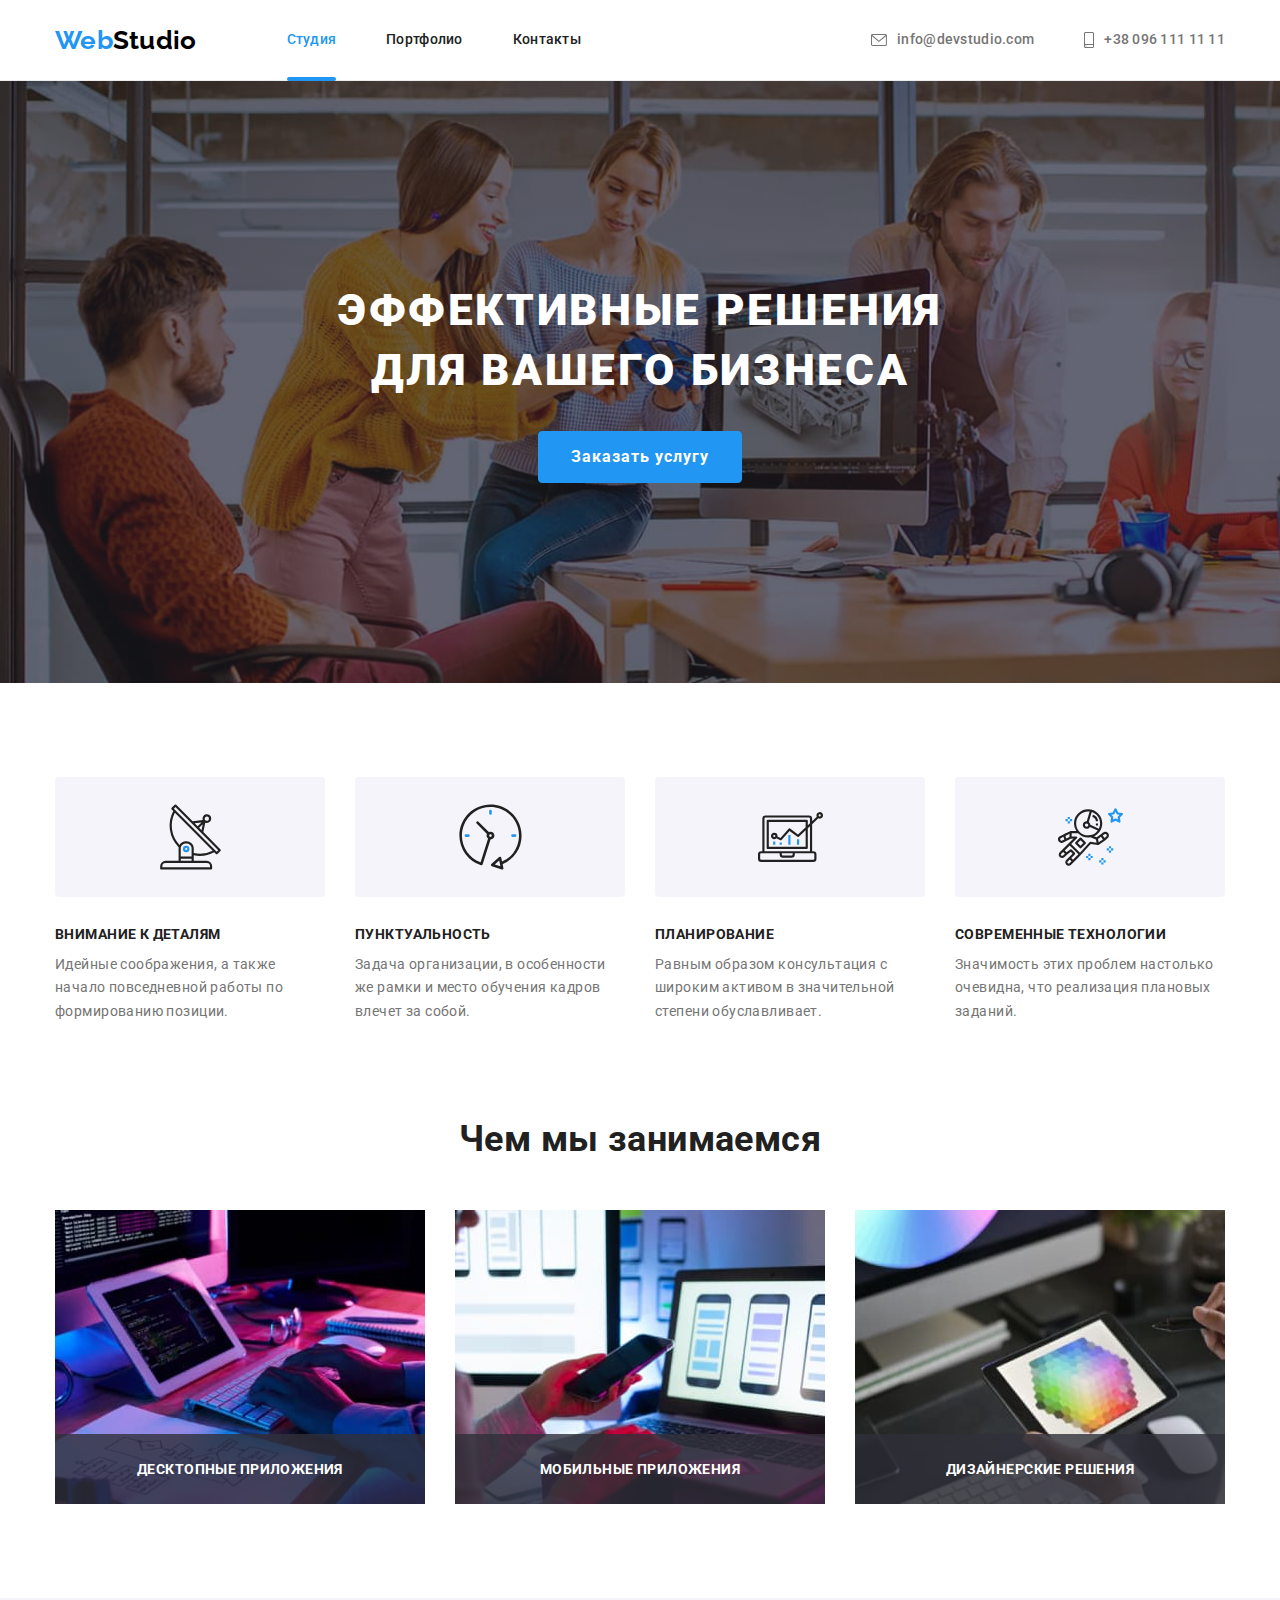
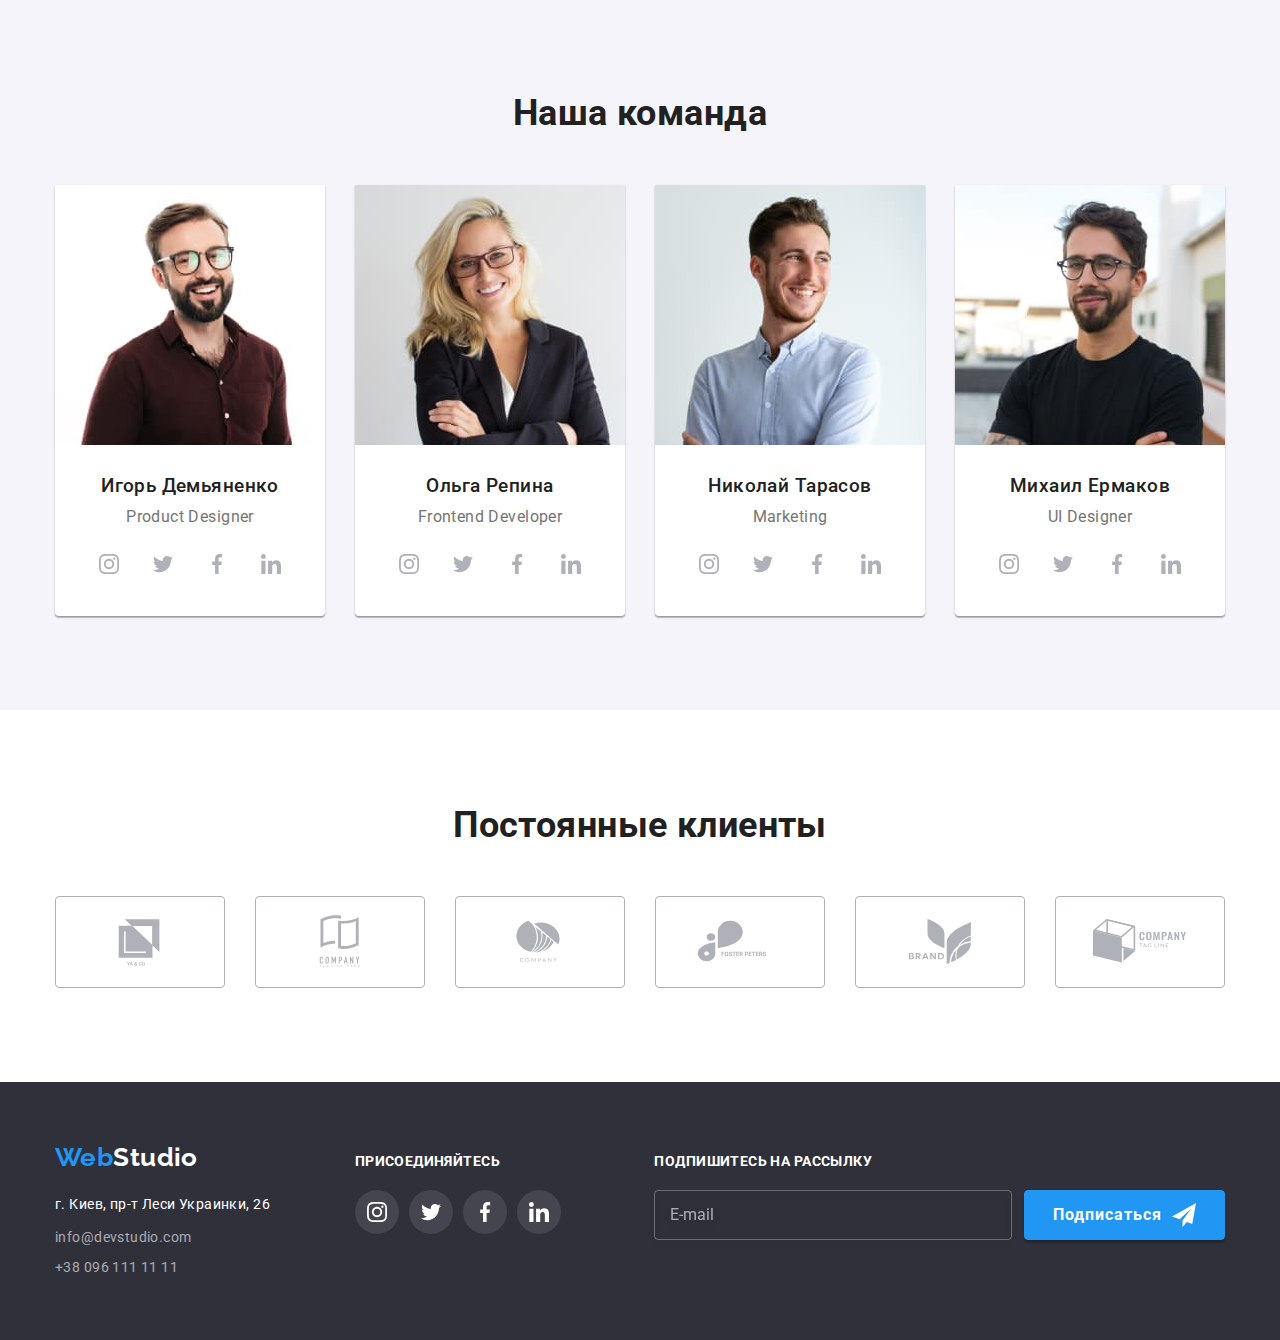
==== commit b71f3fed: "refactoring" ====
--- a/index.html
+++ b/index.html
@@ -72,7 +72,7 @@
         </div>
       </section>
       <!--Characteristics-->
-      <section class="section features section__features">
+      <section class="features-section">
         <div class="container">
           <h2 class="visually-hidden">Особенности</h2>
           <ul class="features">
@@ -137,20 +137,20 @@
       <section class="section">
         <div class="container">
           <h2 class="section__title">Чем мы занимаемся</h2>
-          <ul class="flex-grid flex-grid--3-col activities-list">
-            <li class="flex-grid__item activity">
+          <ul class="activities-list">
+            <li class="activity">
               <img src="./images/box1.jpg" alt="клавиатура" width="370" />
               <div class="activity__overlay">
                 <h3 class="activity__title">Десктопные приложения</h3>
               </div>
             </li>
-            <li class="flex-grid__item activity">
+            <li class="activity">
               <img src="./images/box2.jpg" alt="телефон" width="370" />
               <div class="activity__overlay">
                 <h3 class="activity__title">Мобильные приложения</h3>
               </div>
             </li>
-            <li class="flex-grid__item activity">
+            <li class="activity">
               <img src="./images/box3.jpg" alt="планшет" width="370" />
               <div class="activity__overlay">
                 <h3 class="activity__title">Дизайнерские решения</h3>
@@ -163,8 +163,8 @@
       <section class="team section">
         <div class="container">
           <h2 class="section__title">Наша команда</h2>
-          <ul class="flex-grid flex-grid--4-col team-list">
-            <li class="flex-grid__item team__item">
+          <ul class="team__list">
+            <li class="team__item">
               <img
                 class="person-portrait"
                 src="./images/staff/igor-demianenko.jpg"
@@ -235,7 +235,7 @@
                 </ul>
               </div>
             </li>
-            <li class="flex-grid__item team__item">
+            <li class="team__item">
               <img
                 class="person-portrait"
                 src="./images/staff/olga-repina.jpg"
@@ -305,7 +305,7 @@
                 </ul>
               </div>
             </li>
-            <li class="flex-grid__item team__item">
+            <li class="team__item">
               <img
                 class="person-portrait"
                 src="./images/staff/nikolai-tarasov.jpg"
@@ -376,7 +376,7 @@
                 </ul>
               </div>
             </li>
-            <li class="flex-grid__item team__item">
+            <li class="team__item">
               <img
                 class="person-portrait"
                 src="./images/staff/mihail-ermakov.jpg"
@@ -449,71 +449,71 @@
           </ul>
         </div>
       </section>
-      <section class="section clients-section">
+      <section class="section">
         <div class="container">
           <h2 class="section__title">Постоянные клиенты</h2>
-          <ul class="flex-grid flex-grid--6-col">
-            <li class="flex-grid__item client">
-              <a
-                href="#"
-                target="_blank"
-                rel="noopener noreferer"
-                class="link client__link"
+          <ul class="clients__list">
+            <li class="clients__item">
+              <a
+                href="#"
+                target="_blank"
+                rel="noopener noreferer"
+                class="client__link"
                 ><svg class="client__icon" width="106" height="60">
                   <use href="./images/icons/icons-bundle.svg#icon-logo-1"></use>
                 </svg>
               </a>
             </li>
-            <li class="flex-grid__item client">
-              <a
-                href="#"
-                target="_blank"
-                rel="noopener noreferer"
-                class="link client__link"
+            <li class="clients__item">
+              <a
+                href="#"
+                target="_blank"
+                rel="noopener noreferer"
+                class="client__link"
                 ><svg class="client__icon" width="106" height="60">
                   <use href="./images/icons/icons-bundle.svg#icon-logo-2"></use>
                 </svg>
               </a>
             </li>
-            <li class="flex-grid__item client">
-              <a
-                href="#"
-                target="_blank"
-                rel="noopener noreferer"
-                class="link client__link"
+            <li class="clients__item">
+              <a
+                href="#"
+                target="_blank"
+                rel="noopener noreferer"
+                class="client__link"
                 ><svg class="client__icon" width="106" height="60">
                   <use href="./images/icons/icons-bundle.svg#icon-logo-3"></use>
                 </svg>
               </a>
             </li>
-            <li class="flex-grid__item client">
-              <a
-                href="#"
-                target="_blank"
-                rel="noopener noreferer"
-                class="link client__link"
+            <li class="clients__item">
+              <a
+                href="#"
+                target="_blank"
+                rel="noopener noreferer"
+                class="client__link"
                 ><svg class="client__icon" width="106" height="60">
                   <use href="./images/icons/icons-bundle.svg#icon-logo-4"></use>
                 </svg>
               </a>
             </li>
-            <li class="flex-grid__item client">
-              <a
-                href="#"
-                target="_blank"
-                rel="noopener noreferer"
-                class="link client__link"
+            <li class="clients__item">
+              <a
+                href="#"
+                target="_blank"
+                rel="noopener noreferer"
+                class="client__link"
                 ><svg class="client__icon" width="106" height="60">
                   <use href="./images/icons/icons-bundle.svg#icon-logo-5"></use>
                 </svg>
               </a>
             </li>
-            <li class="flex-grid__item client">
-              <a
-                href="#"
-                target="_blank"
-                rel="noopener noreferer"
-                class="link client__link"
+            <li class="clients__item">
+              <a
+                href="#"
+                target="_blank"
+                rel="noopener noreferer"
+                class="client__link"
                 ><svg class="client__icon" width="106" height="60">
                   <use href="./images/icons/icons-bundle.svg#icon-logo-6"></use>
                 </svg>
@@ -567,7 +567,7 @@
                 href="#"
                 target="_blank"
                 rel="noopener noreferer"
-                class="socials-list__socials-list__link--dark-bg"
+                class="socials-list__link socials-list__link--dark-bg"
               >
                 <svg width="20" height="20" class="socials-list__icon">
                   <use
@@ -581,7 +581,7 @@
                 href="#"
                 target="_blank"
                 rel="noopener noreferer"
-                class="socials-list__socials-list__link--dark-bg"
+                class="socials-list__link socials-list__link--dark-bg"
               >
                 <svg width="20" height="20" class="socials-list__icon">
                   <use
@@ -595,7 +595,7 @@
                 href="#"
                 target="_blank"
                 rel="noopener noreferer"
-                class="socials-list__socials-list__link--dark-bg"
+                class="socials-list__link socials-list__link--dark-bg"
               >
                 <svg width="20" height="20" class="socials-list__icon">
                   <use
--- a/css/main.css
+++ b/css/main.css
@@ -39,7 +39,7 @@
   color: var(--title-text-color);
 }
 
-.menu__link:hover, .socials-list__link:hover, .contacts__link:hover, .menu__link:focus, .socials-list__link:focus, .contacts__link:focus {
+.client__link:hover, .menu__link:hover, .socials-list__link:hover, .contacts__link:hover, .client__link:focus, .menu__link:focus, .socials-list__link:focus, .contacts__link:focus {
   color: var(--accent-color);
 }
 
@@ -480,8 +480,8 @@
   text-align: center;
 }
 
-.section__features {
-  padding-bottom: 0;
+.features-section {
+  padding-top: 94px;
 }
 
 .features {
@@ -522,10 +522,54 @@
   background-color: var(--background-secondary-color);
 }
 
+.team__list {
+  display: flex;
+  flex-wrap: wrap;
+  margin-top: calc(-1 * var(--flex-grid-margin));
+  margin-left: calc(-1 * var(--flex-grid-margin));
+}
+
 .team__item {
+  margin-top: var(--flex-grid-margin);
+  margin-left: var(--flex-grid-margin);
+  flex-basis: calc((100% - 4 * var(--flex-grid-margin)) / 4);
   background-color: var(--background-primary-color);
   box-shadow: 0px 1px 3px rgba(0, 0, 0, 0.12), 0px 1px 1px rgba(0, 0, 0, 0.14), 0px 2px 1px rgba(0, 0, 0, 0.2);
   border-radius: 0px 0px 4px 4px;
+}
+
+.clients__list {
+  display: flex;
+  flex-wrap: wrap;
+  margin-top: calc(-1 * var(--flex-grid-margin));
+  margin-left: calc(-1 * var(--flex-grid-margin));
+}
+
+.clients__item {
+  margin-top: var(--flex-grid-margin);
+  margin-left: var(--flex-grid-margin);
+  flex-basis: calc((100% - 6 * var(--flex-grid-margin)) / 6);
+}
+
+.client__link {
+  display: flex;
+  width: 100%;
+  height: 92px;
+  align-items: center;
+  justify-content: center;
+  border: 1px solid var(--primary-icon-color);
+  border-radius: 4px;
+  color: var(--primary-icon-color);
+  transition: var(--animate-color), var(--animate-border-color);
+}
+
+.client__link:hover, .client__link:focus {
+  border-color: var(--accent-color);
+  color: var(--accent-color);
+}
+
+.client__icon {
+  --color4: currentColor;
 }
 
 .backdrop {
@@ -601,6 +645,78 @@
   align-self: center;
 }
 
+.projects__list {
+  display: flex;
+  flex-wrap: wrap;
+  margin-top: calc(-1 * var(--flex-grid-margin));
+  margin-left: calc(-1 * var(--flex-grid-margin));
+}
+
+.project__item {
+  margin-top: var(--flex-grid-margin);
+  margin-left: var(--flex-grid-margin);
+  flex-basis: calc((100% - 3 * var(--flex-grid-margin)) / 3);
+}
+
+.project__label {
+  padding: 20px 24px;
+  border-right: 1px solid var(--portfolio-border-color);
+  border-bottom: 1px solid var(--portfolio-border-color);
+  border-left: 1px solid var(--portfolio-border-color);
+}
+
+.project {
+  flex-basis: calc((100% - 3 * var(--flex-grid-margin)) / 3);
+}
+
+.project__thumb {
+  position: relative;
+  overflow: hidden;
+}
+
+.project__image-overlay {
+  padding: 24px;
+  display: flex;
+  align-items: center;
+  position: absolute;
+  top: 0;
+  left: 0;
+  height: 100%;
+  width: 100%;
+  font-size: 18px;
+  line-height: 1.56;
+  color: var(--background-dark-primary-text-color);
+  background-color: rgba(33, 150, 243, 0.9);
+  transform: translatey(100%);
+  transition: var(--animate-transform);
+}
+
+.project__link:hover .project__image-overlay,
+.project__link:focus .project__image-overlay {
+  transform: translatey(0);
+}
+
+.project__link {
+  display: block;
+  transition: var(--animate-shadow);
+}
+
+.project__link:hover, .project__link:focus {
+  color: inherit;
+  box-shadow: 0px 1px 1px rgba(0, 0, 0, 0.12), 0px 4px 4px rgba(0, 0, 0, 0.06), 1px 4px 6px rgba(0, 0, 0, 0.16);
+}
+
+.project__name {
+  font-size: 18px;
+  line-height: 2;
+  letter-spacing: 0.06em;
+}
+
+.project__category {
+  font-size: 16px;
+  line-height: 1.87;
+}
+
 .footer {
   padding-top: 60px;
   padding-bottom: 60px;
@@ -811,7 +927,17 @@
   margin-bottom: 16px;
 }
 
+.activities-list {
+  display: flex;
+  flex-wrap: wrap;
+  margin-top: calc(-1 * var(--flex-grid-margin));
+  margin-left: calc(-1 * var(--flex-grid-margin));
+}
+
 .activity {
+  margin-top: var(--flex-grid-margin);
+  margin-left: var(--flex-grid-margin);
+  flex-basis: calc((100% - 3 * var(--flex-grid-margin)) / 3);
   position: relative;
 }
 
@@ -831,27 +957,6 @@
   line-height: 1.143;
   text-transform: uppercase;
   color: var(--background-dark-primary-text-color);
-}
-
-.client__link {
-  display: flex;
-  width: 100%;
-  height: 92px;
-  align-items: center;
-  justify-content: center;
-  border: 1px solid var(--primary-icon-color);
-  border-radius: 4px;
-  color: var(--primary-icon-color);
-  transition: var(--animate-color), var(--animate-border-color);
-}
-
-.client__link:hover, .client__link:focus {
-  border-color: var(--accent-color);
-  color: var(--accent-color);
-}
-
-.client__icon {
-  --color4: currentColor;
 }
 
 .contacts__link {
@@ -1006,63 +1111,4 @@
 .filters__item:not(:last-child) {
   margin-right: 8px;
 }
-
-.project__label {
-  padding: 20px 24px;
-  border-right: 1px solid var(--portfolio-border-color);
-  border-bottom: 1px solid var(--portfolio-border-color);
-  border-left: 1px solid var(--portfolio-border-color);
-}
-
-.project {
-  flex-basis: calc((100% - 3 * var(--flex-grid-margin)) / 3);
-}
-
-.project__thumb {
-  position: relative;
-  overflow: hidden;
-}
-
-.project__image-overlay {
-  padding: 24px;
-  display: flex;
-  align-items: center;
-  position: absolute;
-  top: 0;
-  left: 0;
-  height: 100%;
-  width: 100%;
-  font-size: 18px;
-  line-height: 1.56;
-  color: var(--background-dark-primary-text-color);
-  background-color: rgba(33, 150, 243, 0.9);
-  transform: translatey(100%);
-  transition: var(--animate-transform);
-}
-
-.project__link:hover .project__image-overlay,
-.project__link:focus .project__image-overlay {
-  transform: translatey(0);
-}
-
-.project__link {
-  display: block;
-  transition: var(--animate-shadow);
-}
-
-.project__link:hover, .project__link:focus {
-  color: inherit;
-  box-shadow: 0px 1px 1px rgba(0, 0, 0, 0.12), 0px 4px 4px rgba(0, 0, 0, 0.06), 1px 4px 6px rgba(0, 0, 0, 0.16);
-}
-
-.project__name {
-  font-size: 18px;
-  line-height: 2;
-  letter-spacing: 0.06em;
-}
-
-.project__category {
-  font-size: 16px;
-  line-height: 1.87;
-}
 /*# sourceMappingURL=main.css.map */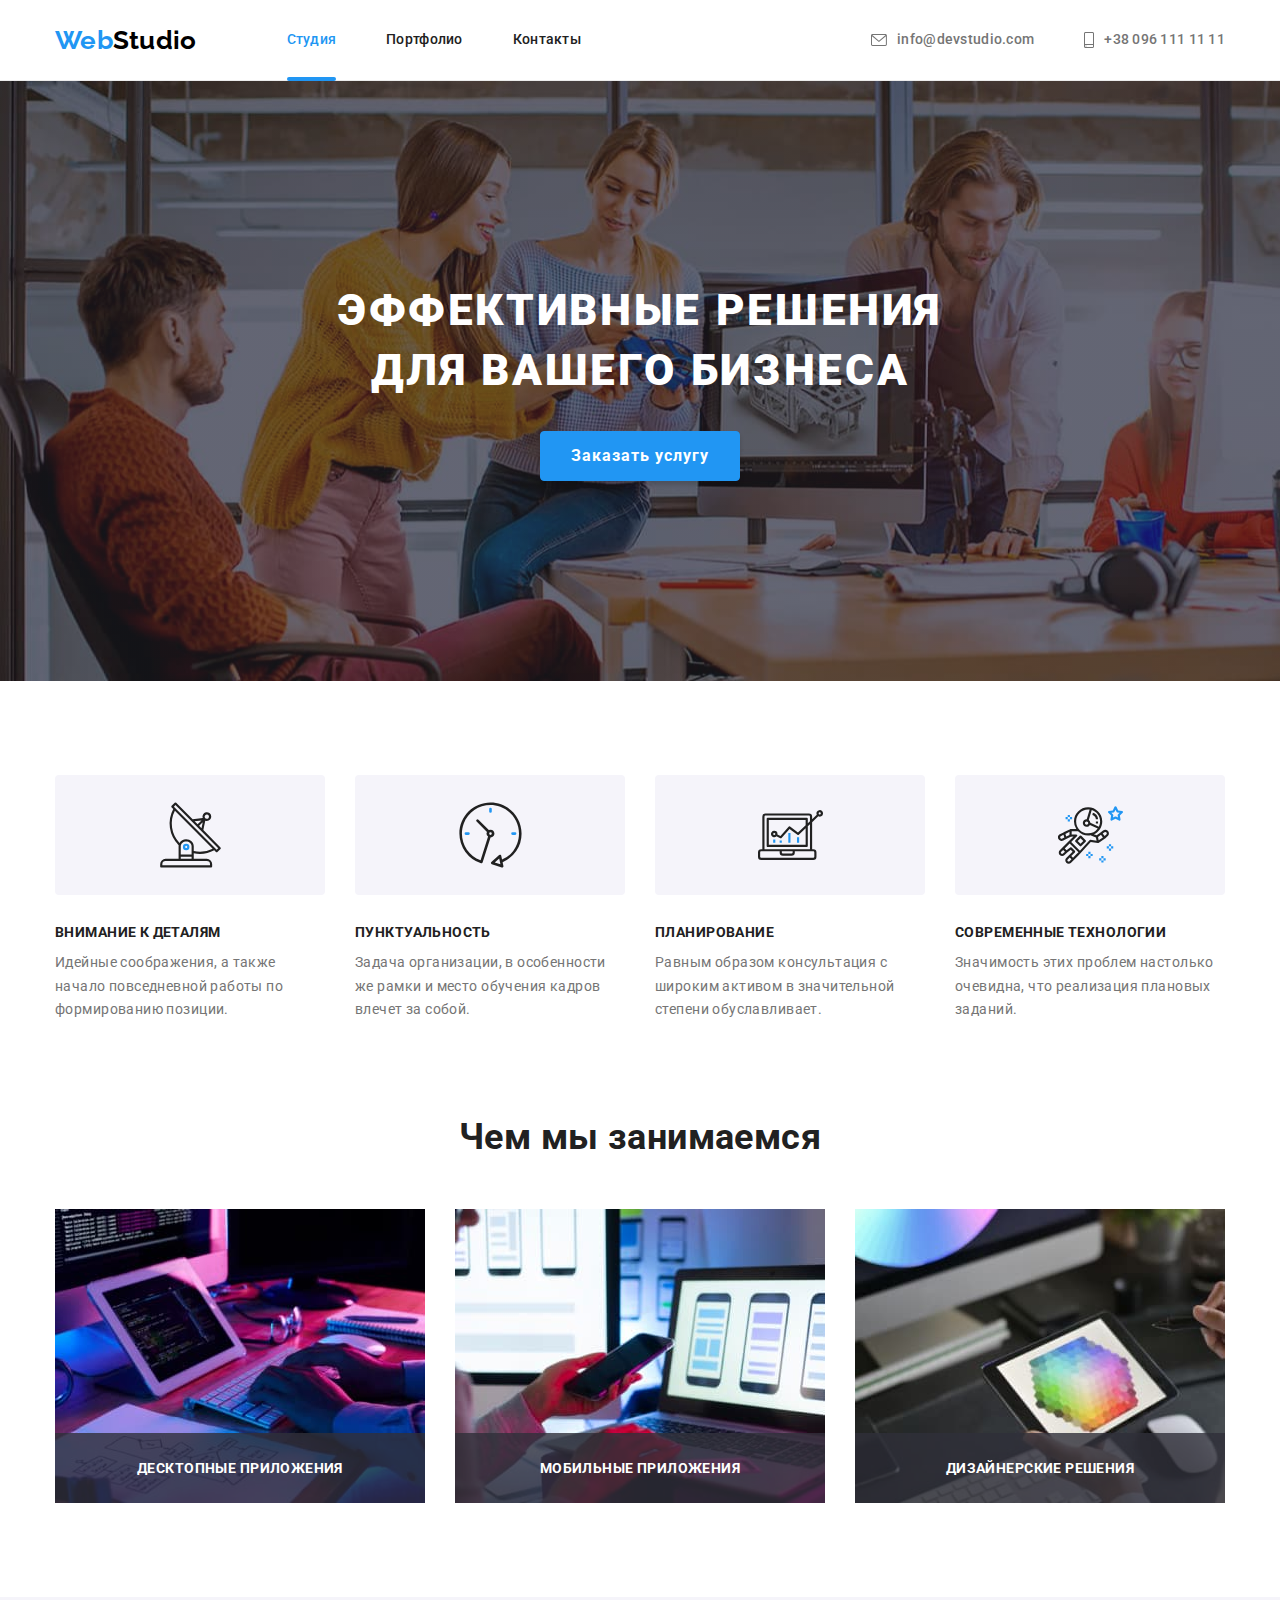
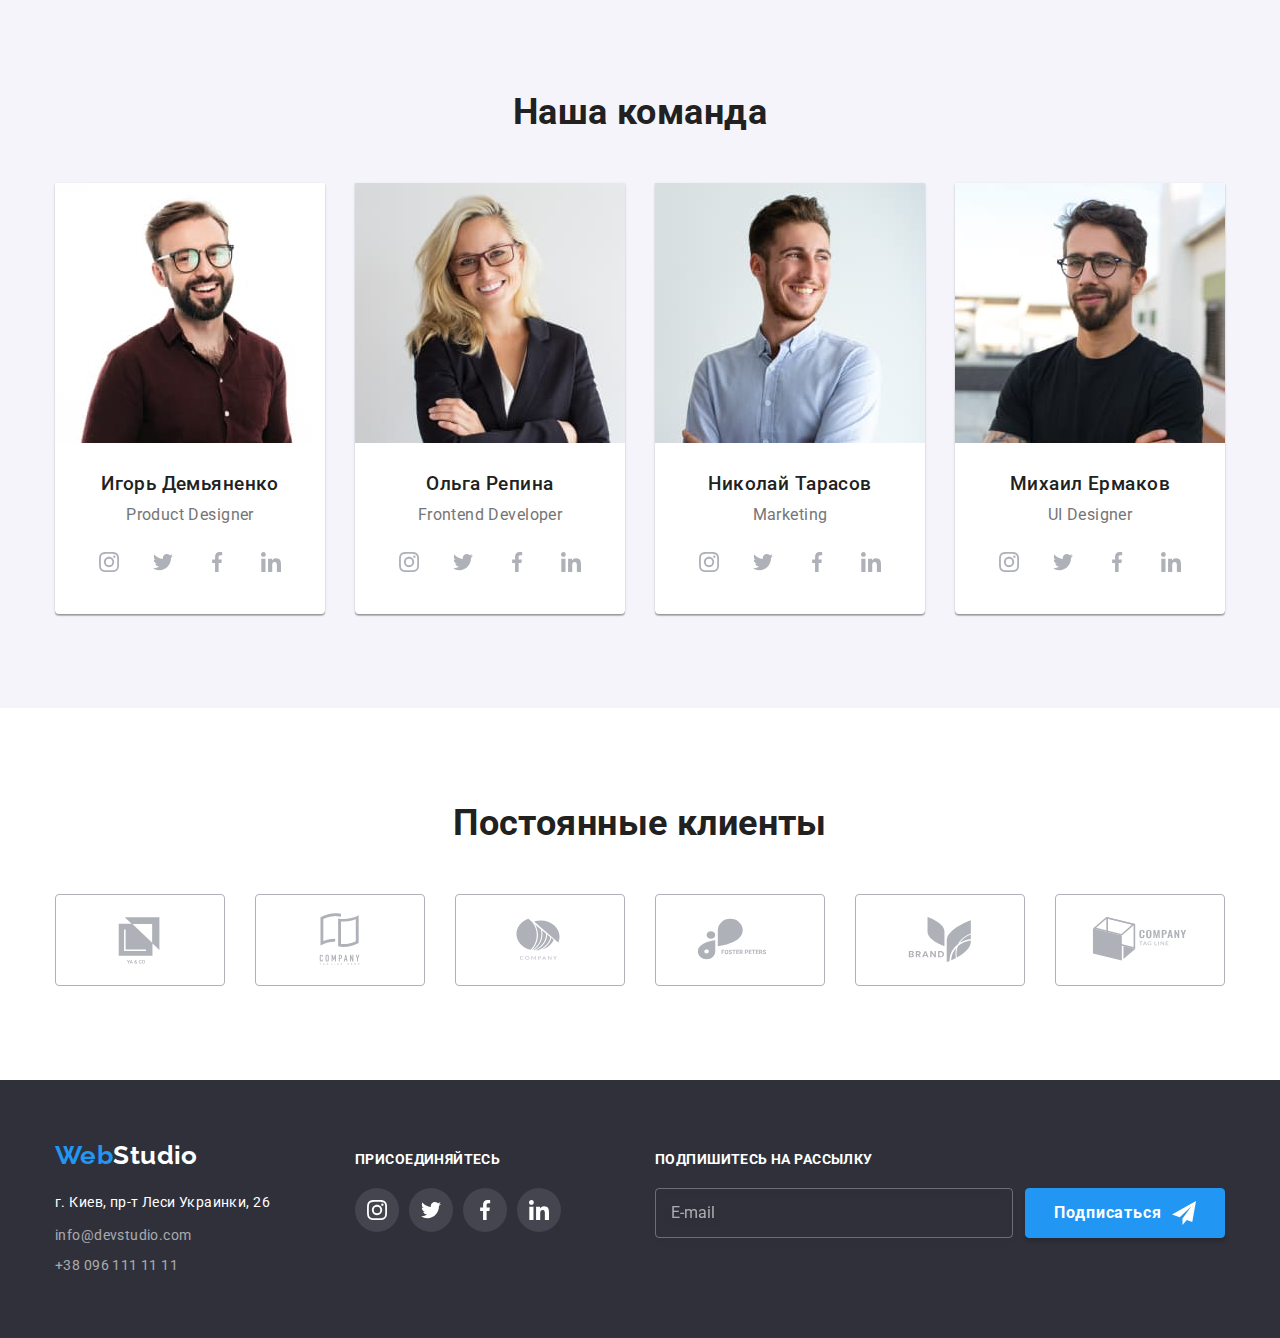
==== commit d3a2acf3: "refactoring" ====
--- a/index.html
+++ b/index.html
@@ -58,15 +58,9 @@
     <main>
       <!--Hero -->
       <section class="hero">
-        <div class="container hero__container">
-          <h1 class="title hero__title">
-            Эффективные решения для вашего бизнеса
-          </h1>
-          <button
-            class="hero__button button button--primary button--big"
-            type="button"
-            data-modal-open
-          >
+        <div class="hero__container">
+          <h1 class="hero__title">Эффективные решения для вашего бизнеса</h1>
+          <button class="button button--primary" type="button" data-modal-open>
             Заказать услугу
           </button>
         </div>
@@ -618,12 +612,9 @@
               type="email"
               placeholder="E-mail"
             />
-            <button
-              type="submit"
-              class="button button--primary subscribe-button"
-            >
-              <span class="subscribe-button__text">Подписаться</span>
-              <svg width="24" height="24" class="icon">
+            <button type="submit" class="button button--primary">
+              <span class="">Подписаться</span>
+              <svg width="24" height="24" class="button__icon">
                 <use href="./images/icons/icons-bundle.svg#icon-send"></use>
               </svg>
             </button>
@@ -690,11 +681,8 @@
               >
             </span>
           </label>
-          <button
-            type="submit"
-            class="button button--primary order-form__send-button send-button"
-          >
-            <span class="send-button__text">Отправить</span>
+          <button type="submit" class="order-form__button">
+            <span class="">Отправить</span>
           </button>
         </form>
       </div>
--- a/css/main.css
+++ b/css/main.css
@@ -35,7 +35,7 @@
   margin-right: 30px;
 }
 
-.section__title, .features-item__title, .person__name {
+.hero__title, .section__title, .features-item__title, .person__name {
   color: var(--title-text-color);
 }
 
@@ -439,6 +439,8 @@
 }
 
 .hero {
+  display: flex;
+  justify-content: center;
   padding-top: 200px;
   padding-bottom: 200px;
   max-width: 1600px;
@@ -641,7 +643,7 @@
   margin-bottom: 30px;
 }
 
-.order-form__send-button {
+.order-form__button {
   align-self: center;
 }
 
@@ -789,13 +791,13 @@
   background-color: var(--accent-color);
 }
 
-.button {
+.button, .order-form__button {
+  display: flex;
+  align-items: center;
+  justify-content: center;
   font-size: 16px;
   line-height: 1.62;
   font-weight: 500;
-  display: flex;
-  align-items: center;
-  justify-content: center;
   padding: 6px 22px;
   border: 1px solid transparent;
   border-radius: 4px;
@@ -805,22 +807,30 @@
   transition: var(--animate-color), var(--animate-background-color), var(--animate-border-color), var(--animate-shadow);
 }
 
-.button--primary, .button:focus,
-.button:hover {
+.button:focus, .order-form__button:focus, .button:hover, .order-form__button:hover {
   border-color: var(--accent-color);
   color: var(--primary-button-text-color);
   background-color: var(--accent-color);
   box-shadow: 0px 3px 1px rgba(0, 0, 0, 0.1), 0px 1px 2px rgba(0, 0, 0, 0.08), 0px 2px 2px rgba(0, 0, 0, 0.12);
 }
 
-.button--big {
+.button--primary, .order-form__button {
+  height: 50px;
+  min-width: 200px;
   font-weight: 700;
-  padding: 10px 32px;
   font-size: 16px;
   line-height: 1.87;
   letter-spacing: 0.06em;
-  box-shadow: none;
+  box-shadow: 0px 4px 4px rgba(0, 0, 0, 0.15);
   align-self: center;
+  border-color: var(--accent-color);
+  color: var(--primary-button-text-color);
+  background-color: var(--accent-color);
+}
+
+.button__icon {
+  margin-left: 10px;
+  --color5: currentColor;
 }
 
 .button-close {
@@ -840,37 +850,6 @@
 
 .button-close__icon {
   --color6: currentColor;
-}
-
-.send-button {
-  min-width: 200px;
-  height: 50px;
-  padding: 10px;
-  font-size: 16px;
-  line-height: 1.87;
-  font-weight: 700;
-  letter-spacing: 0.06em;
-}
-
-.subscribe-button {
-  display: flex;
-  align-items: center;
-  justify-content: center;
-  height: 50px;
-  min-width: 200px;
-  padding: 10px 28px;
-  font-size: 16px;
-  line-height: 1.87;
-  font-weight: 700;
-  letter-spacing: 0.06em;
-}
-
-.subscribe-button__text {
-  margin-right: 10px;
-}
-
-.subscribe-button__icon {
-  --color5: currentColor;
 }
 
 .socials-list {
